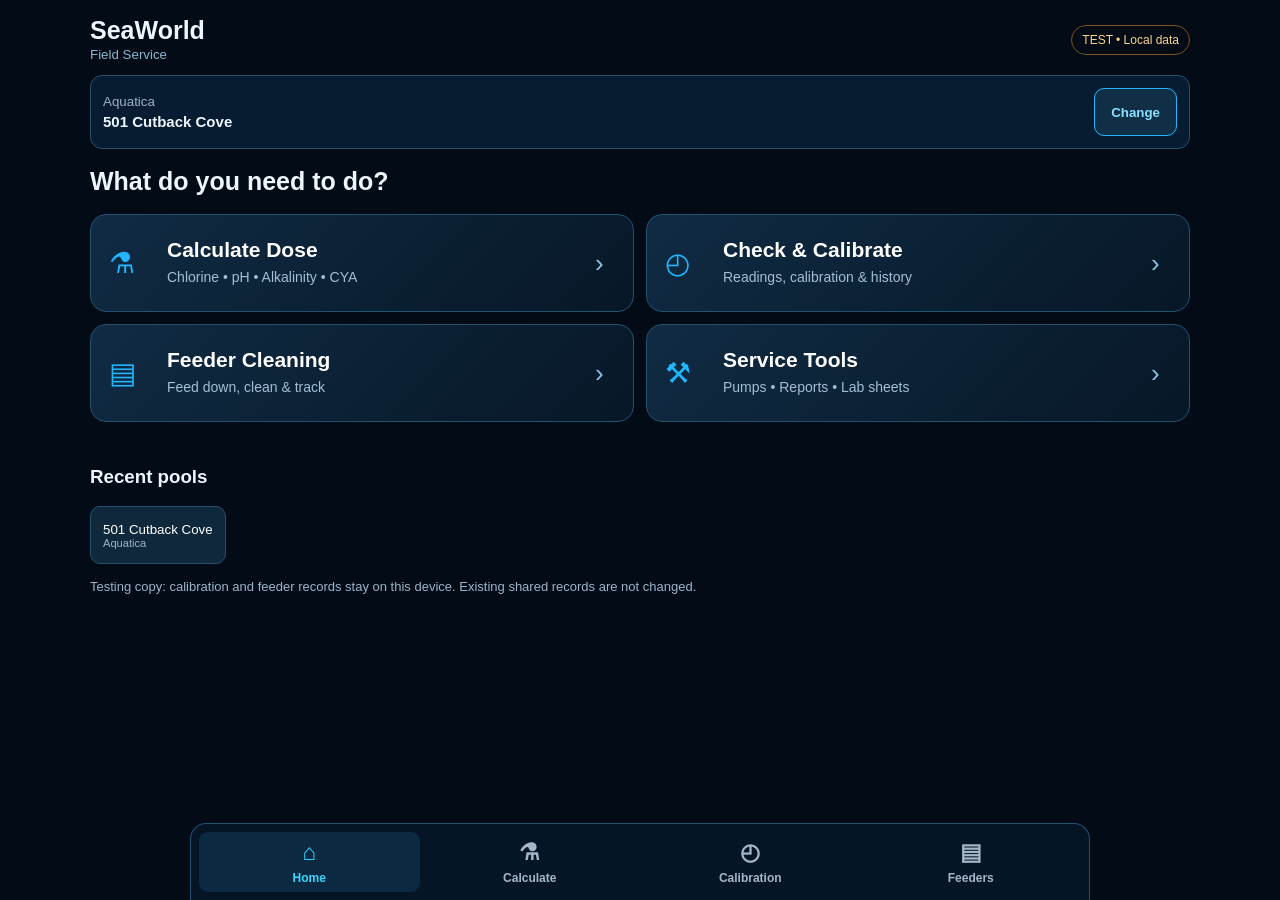
==== index.html @ e9e873b5 "Remove build clutter and isolate test app cache housekeeping" ====
<!DOCTYPE html>

<html lang="en">
<head>
<meta charset="utf-8"/>
<meta content="width=device-width,initial-scale=1,viewport-fit=cover" name="viewport"/>
<meta content="#0b4f8a" name="theme-color"/>
<meta content="yes" name="apple-mobile-web-app-capable"/>
<meta content="default" name="apple-mobile-web-app-status-bar-style"/>
<meta content="SeaWorld Dose" name="apple-mobile-web-app-title"/>
<link href="manifest.webmanifest" rel="manifest"/>
<link href="icon-192.png" rel="apple-touch-icon"/>
<link href="icon-192.png" rel="icon"/>
<title>SeaWorld Field Service TEST</title>
<style>
:root{--navy:#17365d;--blue:#d9eaf7;--green:#e2f0d9;--red:#fce4d6;--ink:#1f2937;--muted:#667085;--border:#cfd8e3;--white:#fff;--light:#f7fafc;--error:#b42318;--errorbg:#fef3f2}
*{box-sizing:border-box}
body{margin:0;font-family:-apple-system,BlinkMacSystemFont,"Segoe UI",Roboto,Arial,sans-serif;background:linear-gradient(180deg,#eef5fb,#f9fbfd);color:var(--ink);min-height:100vh}
.wrap{width:min(980px,calc(100% - 24px));margin:18px auto;padding-bottom:env(safe-area-inset-bottom)}

.hero{
background:
radial-gradient(circle at 12% 28%, rgba(255,255,255,.20) 0 10px, transparent 11px),
radial-gradient(circle at 82% 35%, rgba(255,255,255,.15) 0 8px, transparent 9px),
radial-gradient(circle at 65% 70%, rgba(255,255,255,.12) 0 14px, transparent 15px),
linear-gradient(180deg,#0b4f8a,#17365d);
position:relative;
overflow:hidden;
}
.hero:after{
content:"";
position:absolute;
left:-10%;
right:-10%;
bottom:-18px;
height:60px;
background:
radial-gradient(40px 20px at 20px 20px,#5fb6e5 49%,transparent 51%) repeat-x;
background-size:80px 40px;
opacity:.45;
}
.hero h1:before{
content:"🌊 ";
}

.hero{background:var(--navy);color:#fff;border-radius:18px 18px 0 0;padding:22px}
.hero h1{margin:0 0 6px;font-size:clamp(25px,5vw,38px)}
.hero p{margin:0;opacity:.9}
.tabs{display:none;grid-template-columns:repeat(3,1fr);background:#fff;border-left:1px solid var(--border);border-right:1px solid var(--border)}
.tab{padding:15px;border:0;background:#edf2f7;color:var(--navy);font-weight:800;font-size:16px;cursor:pointer}
.tab.active{background:#fff;box-shadow:inset 0 -4px 0 var(--navy)}
.panel{display:none;background:#fff;border:1px solid var(--border);border-top:0;border-radius:0 0 18px 18px;padding:18px;box-shadow:0 14px 35px rgba(23,54,93,.12)}
.panel.active{display:block}
.grid{display:grid;grid-template-columns:1.05fr .95fr;gap:20px}
@media(max-width:760px){.grid{grid-template-columns:1fr}}
.card{border:1px solid var(--border);border-radius:14px;overflow:hidden;background:#fff}
.card h2{margin:0;padding:14px 16px;font-size:18px;background:var(--blue);color:var(--navy)}
.card-body{padding:16px}
.field{margin-bottom:16px}
label{display:block;font-weight:700;margin-bottom:7px}
select,input{width:100%;min-height:50px;border:1px solid #aeb9c6;border-radius:10px;padding:10px 12px;font-size:17px;background:#fff;color:var(--ink)}
input.invalid{border-color:var(--error);background:var(--errorbg)}
.help{font-size:13px;color:var(--muted);margin-top:6px}
.error{display:none;margin-top:8px;padding:10px 12px;border-radius:9px;background:var(--errorbg);color:var(--error);font-weight:700;font-size:14px}
.error.show{display:block}
.readout{display:flex;justify-content:space-between;gap:12px;padding:12px 0;border-bottom:1px solid #e6ebf0}
.readout:last-child{border-bottom:0}
.readout span:first-child{color:var(--muted)}
.readout strong{text-align:right}
.result{background:var(--green);border:1px solid #b7d7a8;border-radius:14px;padding:18px;text-align:center}
.result.invalid{background:#f2f4f7;border-color:#d0d5dd}
.result small{display:block;color:#365314;font-weight:800;text-transform:uppercase;letter-spacing:.03em}
.result.invalid small,.result.invalid .big,.result.invalid .sub{color:#667085}
.result .big{font-size:clamp(38px,9vw,62px);font-weight:800;color:#214e2f;margin:8px 0}
.result .sub{color:#315f3e}
.tiles{display:grid;grid-template-columns:repeat(2,1fr);gap:10px;margin-top:12px}
.tile{background:var(--light);border:1px solid var(--border);border-radius:12px;padding:13px}
.tile b{display:block;font-size:20px;margin-top:5px}
.note{margin-top:18px;background:var(--red);border:1px solid #efb6a4;border-radius:12px;padding:14px 16px;line-height:1.5}
.formula{margin-top:14px;padding:12px 14px;background:#f8fafc;border-left:4px solid var(--navy);font-family:ui-monospace,SFMono-Regular,Menlo,Consolas,monospace;font-size:14px;overflow:auto}

.alert{margin-top:14px;border-radius:12px;padding:14px 16px;line-height:1.45;font-weight:700;display:none}
.alert.show{display:block}
.alert.caution{background:#fff7e6;border:1px solid #f3c969;color:#7a4b00}
.alert.warning{background:#fef3f2;border:1px solid #fda29b;color:#b42318}
.alert.info{background:#eef6ff;border:1px solid #b2ccff;color:#1849a9}


:root{
  --bg:#0b1220;
  --panel:#111827;
  --panel2:#172033;
  --panel3:#1f2937;
  --line:#2d3748;
  --text:#e5e7eb;
  --muted2:#94a3b8;
  --cyan:#22d3ee;
  --blue2:#3b82f6;
  --green2:#22c55e;
  --amber:#f59e0b;
  --red2:#ef4444;
}
body{background:radial-gradient(circle at top,#15233b 0,#0b1220 42%,#070b12 100%);color:var(--text)}
.wrap{width:min(1180px,calc(100% - 20px));margin:10px auto}
.hero{
  background:linear-gradient(135deg,#0f172a,#172554 58%,#0b4f8a);
  border:1px solid #263756;
  border-radius:16px;
  box-shadow:0 16px 40px rgba(0,0,0,.35);
}
.hero h1{font-size:clamp(23px,4vw,36px)}
.hero p{color:#cbd5e1}
.ops-dashboard{display:block;margin-top:12px}
.ops-dashboard.hidden{display:none}
.top-grid{display:grid;grid-template-columns:1.35fr .65fr;gap:12px}
@media(max-width:820px){.top-grid{grid-template-columns:1fr}}
.kpi-grid{display:grid;grid-template-columns:repeat(3,1fr);gap:12px}
@media(max-width:720px){.kpi-grid{grid-template-columns:1fr}}
.kpi,.ops-panel,.tool-launch{
  background:linear-gradient(180deg,rgba(23,32,51,.98),rgba(15,23,42,.98));
  border:1px solid #2a3a55;
  border-radius:14px;
  box-shadow:0 10px 26px rgba(0,0,0,.28);
}
.kpi{padding:15px}
.kpi-label{font-size:12px;letter-spacing:.08em;text-transform:uppercase;color:var(--muted2);font-weight:800}
.kpi-value{font-size:28px;font-weight:800;margin-top:8px}
.kpi-sub{font-size:13px;color:var(--muted2);margin-top:4px}
.kpi.blue .kpi-value{color:var(--cyan)}
.kpi.green .kpi-value{color:var(--green2)}
.kpi.amber .kpi-value{color:var(--amber)}
.ops-panel{padding:16px}
.panel-title{font-size:13px;letter-spacing:.08em;text-transform:uppercase;color:#cbd5e1;font-weight:800;margin-bottom:12px}
.status-row{display:flex;align-items:center;justify-content:space-between;padding:10px 0;border-bottom:1px solid var(--line)}
.status-row:last-child{border-bottom:0}
.status-left{display:flex;align-items:center;gap:9px}
.dot{width:10px;height:10px;border-radius:50%}
.dot.green{background:var(--green2);box-shadow:0 0 12px rgba(34,197,94,.7)}
.dot.amber{background:var(--amber);box-shadow:0 0 12px rgba(245,158,11,.65)}
.dot.blue{background:var(--cyan);box-shadow:0 0 12px rgba(34,211,238,.65)}
.status-value{font-weight:800}
.launch-grid{display:grid;grid-template-columns:repeat(3,1fr);gap:12px;margin-top:12px}
@media(max-width:720px){.launch-grid{grid-template-columns:1fr}}
.tool-launch{padding:16px;text-align:left;cursor:pointer;color:var(--text)}
.tool-launch:hover{border-color:#4f6b99;transform:translateY(-1px)}
.tool-top{display:flex;align-items:center;justify-content:space-between;gap:12px}
.tool-name{font-size:19px;font-weight:800}
.tool-badge{font-size:11px;padding:5px 8px;border-radius:999px;background:#0f2741;color:#7dd3fc;border:1px solid #24547a}
.tool-launch p{color:var(--muted2);margin:10px 0 0;line-height:1.4}
.mini-chart{height:42px;margin-top:14px;display:flex;align-items:flex-end;gap:5px}
.bar{flex:1;border-radius:3px 3px 0 0;background:linear-gradient(180deg,#22d3ee,#2563eb)}
.bar.g{background:linear-gradient(180deg,#4ade80,#15803d)}
.bar.a{background:linear-gradient(180deg,#fbbf24,#d97706)}
.bar.r{background:linear-gradient(180deg,#fb7185,#b91c1c)}
.calculator-shell{margin-top:12px}
.panel{
  background:linear-gradient(180deg,rgba(17,24,39,.98),rgba(11,18,32,.98));
  border:1px solid #2a3a55;
  color:var(--text);
  box-shadow:0 14px 35px rgba(0,0,0,.34);
}
.card{background:#121a2a;border-color:#2a3a55}
.card h2{background:#18243a;color:#dbeafe;border-bottom:1px solid #2a3a55}
select,input{background:#0f172a;color:var(--text);border-color:#3b4a63}
.readout{border-color:#2a3a55}
.readout span:first-child{color:var(--muted2)}
.result{background:linear-gradient(180deg,#143322,#10261a);border-color:#275c3d}
.result .big{color:#86efac}
.result small,.result .sub{color:#bbf7d0}
.tile{background:#121a2a;border-color:#2a3a55}
.formula{background:#0f172a;border-left-color:var(--cyan);color:#cbd5e1}
.note{background:#2a1b0e;border-color:#6b3f12;color:#fde68a}
.calculator-topbar{display:flex;justify-content:space-between;align-items:center;margin-bottom:12px}
.back-button{border:1px solid #3b4a63;background:#172033;color:#e2e8f0;border-radius:9px;padding:10px 13px;font-weight:800}
.calc-title{font-size:18px;font-weight:800;color:#dbeafe}

.reference-section{margin-top:12px;background:linear-gradient(180deg,rgba(23,32,51,.98),rgba(15,23,42,.98));border:1px solid #2a3a55;border-radius:14px;overflow:hidden;box-shadow:0 10px 26px rgba(0,0,0,.28)}
.reference-header{padding:14px 16px;background:#18243a;border-bottom:1px solid #2a3a55}
.reference-header h3{margin:0;color:#dbeafe;font-size:16px}
.reference-header p{margin:5px 0 0;color:var(--muted2);font-size:12px}
.table-wrap{overflow-x:hidden}
.ref-table{width:100%;border-collapse:collapse;table-layout:fixed}
.ref-table th,.ref-table td{padding:12px 14px;border-bottom:1px solid #243047;text-align:left}
.ref-table th{background:#101827;color:#94a3b8;font-size:11px;letter-spacing:.06em;text-transform:uppercase}
.ref-table td{color:#e2e8f0;font-size:14px;vertical-align:middle}
.ref-table th:first-child,.ref-table td:first-child{width:72%;white-space:normal;overflow-wrap:anywhere}
.ref-table th:last-child,.ref-table td:last-child{width:28%;text-align:right;white-space:nowrap}
.ref-table td:last-child{font-weight:800;color:#7dd3fc}
.dashboard-simple{display:grid;grid-template-columns:repeat(2,1fr);gap:14px;margin-top:12px}
@media(max-width:680px){.dashboard-simple{grid-template-columns:1fr}}
.launch-tile{min-height:150px;border:1px solid #2a3a55;border-radius:16px;padding:18px;text-align:left;color:var(--text);cursor:pointer;background:linear-gradient(180deg,rgba(23,32,51,.98),rgba(15,23,42,.98));box-shadow:0 10px 26px rgba(0,0,0,.28)}
.launch-icon{font-size:36px;margin-bottom:14px}
.launch-title{font-size:22px;font-weight:850;margin-bottom:6px}
.launch-desc{color:var(--muted2);line-height:1.4}

.footer{color:#64748b}

.footer{text-align:center;color:var(--muted);font-size:13px;margin-top:14px}

:root{
 --page:#020b18;--surface:#071427;--surface2:#0b1c34;--line:#17365c;
 --text:#f4f8ff;--muted:#aab9cc;--cyan:#38d7ff;--green:#52ef6e;
 --amber:#ffb51c;--red:#ff4654;--blue:#22b6ff;
}
html{background:var(--page)}
body{
 margin:0;color:var(--text);
 background:
 radial-gradient(circle at 50% -8%,#102f58 0,#061426 29%,#020b18 62%,#010711 100%);
}
.wrap{width:min(1120px,calc(100% - 18px));margin:10px auto 24px}

/* Reference-inspired hero */
.hero{
 min-height:236px;border-radius:28px;overflow:hidden;position:relative;padding:28px 30px;
 border:1px solid rgba(39,131,231,.78);
 background:
 linear-gradient(90deg,rgba(0,25,70,.98) 0%,rgba(4,57,124,.90) 48%,rgba(0,23,59,.68) 100%),
 radial-gradient(circle at 90% 20%,rgba(42,190,255,.25),transparent 32%);
 box-shadow:0 22px 52px rgba(0,0,0,.45),inset 0 1px rgba(255,255,255,.08);
}
.hero-wave{
 position:absolute;right:-4%;top:-12%;width:64%;height:126%;opacity:.96;pointer-events:none;
}
.hero-inner{position:relative;z-index:2;display:grid;grid-template-columns:1fr auto;gap:24px;align-items:center;height:100%}
.hero-brand{display:flex;gap:22px;align-items:center;min-width:0}
.hero-logo{width:120px;height:120px;flex:0 0 auto}
.hero-copy h1{margin:0;font-size:clamp(34px,6vw,58px);line-height:.95;letter-spacing:.015em;text-transform:uppercase}
.hero-copy .subtitle{margin-top:9px;color:#45d7ff;font-size:clamp(17px,3vw,27px);font-weight:850;letter-spacing:.055em;text-transform:uppercase}
.hero-copy p{margin:20px 0 0;font-size:clamp(15px,2.2vw,20px);line-height:1.4;color:#e7effb;max-width:580px}
.hero-meta{align-self:end;display:grid;gap:13px;min-width:265px;padding-bottom:8px}
.meta-line{display:flex;align-items:center;justify-content:flex-end;gap:10px;font-size:16px;color:#f2f6fb}
.online-dot{width:13px;height:13px;border-radius:50%;background:#39dc4c;box-shadow:0 0 18px rgba(57,220,76,.85)}
@media(max-width:760px){
 .hero{min-height:250px;padding:22px 20px}
 .hero-inner{display:block}
 .hero-brand{gap:14px}
 .hero-logo{width:82px;height:82px}
 .hero-copy h1{font-size:clamp(27px,9vw,42px)}
 .hero-copy .subtitle{font-size:clamp(13px,4vw,20px)}
 .hero-copy p{margin-top:14px;font-size:15px;max-width:78%}
 .hero-meta{position:absolute;right:16px;bottom:14px;min-width:auto;gap:7px}
 .meta-line{font-size:12px}
 .hero-wave{width:76%;right:-20%;opacity:.72}
}

/* 2 x 2 premium calculator cards */
.ops-dashboard{margin-top:22px}
.dashboard-simple{display:grid!important;grid-template-columns:repeat(2,minmax(0,1fr))!important;gap:22px!important}
.launch-tile{
 min-height:340px!important;padding:24px!important;border-radius:26px!important;
 position:relative;overflow:hidden;text-align:center!important;
 display:flex;flex-direction:column;align-items:center;justify-content:center;
 border:1px solid currentColor!important;
 box-shadow:0 18px 36px rgba(0,0,0,.40),inset 0 1px rgba(255,255,255,.08)!important;
 background:#071427!important;
}
.launch-tile::before{
 content:"";position:absolute;inset:0;opacity:.72;pointer-events:none;
 background:
 radial-gradient(ellipse at 50% 0%,rgba(255,255,255,.12),transparent 38%),
 repeating-radial-gradient(ellipse at 50% -20%,transparent 0 31px,rgba(255,255,255,.04) 32px 33px);
}
.launch-tile::after{
 content:"›";position:absolute;right:22px;bottom:20px;font-size:54px;line-height:1;color:currentColor;
}
.launch-tile:nth-child(1){color:var(--green);background:linear-gradient(150deg,#084c27,#021b18 75%)!important}
.launch-tile:nth-child(2){color:var(--blue);background:linear-gradient(150deg,#07558b,#03182f 75%)!important}
.launch-tile:nth-child(3){color:var(--amber);background:linear-gradient(150deg,#6b4509,#201304 75%)!important}
.launch-tile:nth-child(4){color:var(--red);background:linear-gradient(150deg,#651523,#21050d 75%)!important}
.launch-art{position:relative;z-index:2;width:min(50%,180px);aspect-ratio:1;margin-bottom:14px}
.launch-title{position:relative;z-index:2;font-size:clamp(22px,4vw,38px)!important;font-weight:900!important;color:currentColor!important;margin:0 0 8px!important}
.launch-desc{position:relative;z-index:2;color:#f5f8fd!important;font-size:clamp(14px,2.2vw,20px);max-width:90%;line-height:1.35}
@media(max-width:620px){
 .dashboard-simple{gap:12px!important}
 .launch-tile{min-height:230px!important;padding:15px 10px!important;border-radius:19px!important}
 .launch-art{width:52%;margin-bottom:6px}
 .launch-title{font-size:clamp(17px,5vw,24px)!important}
 .launch-desc{font-size:12px;max-width:96%}
 .launch-tile::after{font-size:38px;right:11px;bottom:8px}
}

/* Calculator theme */
.panel.calculator-shell{
 margin-top:18px;border-radius:24px!important;border:1px solid #163b69!important;
 background:linear-gradient(180deg,#07172c,#030c1b)!important;padding:18px!important;
 box-shadow:0 20px 42px rgba(0,0,0,.42)!important;
}
.calculator-topbar{
 margin:-18px -18px 16px!important;padding:14px 16px!important;border-radius:23px 23px 0 0;
 background:linear-gradient(90deg,#07356c,#08689b,#062247)!important;border-bottom:1px solid rgba(78,191,255,.3)!important;
}
.back-button{background:#031329!important;border:1px solid #2a78ab!important;color:#e9f8ff!important}
.calc-title{color:#69dfff!important;text-transform:uppercase;letter-spacing:.04em}
.calc-visual{
 margin-bottom:16px;border-radius:20px;min-height:180px;padding:20px;
 display:grid;grid-template-columns:170px 1fr;align-items:center;gap:22px;overflow:hidden;position:relative;
 border:1px solid currentColor;background:#061426;
}
.calc-visual::after{
 content:"";position:absolute;inset:0;pointer-events:none;opacity:.35;
 background:repeating-radial-gradient(ellipse at 70% 0%,transparent 0 30px,rgba(255,255,255,.06) 31px 32px);
}
.calc-visual-icon{position:relative;z-index:2;width:150px;height:150px}
.calc-visual-copy{position:relative;z-index:2}
.calc-visual h2{margin:0 0 8px;font-size:clamp(24px,4vw,38px);color:currentColor}
.calc-visual p{margin:0;color:#e5edf8;line-height:1.45;font-size:16px}
.calc-visual.soda{color:var(--green);background:linear-gradient(120deg,#094224,#031c1b)}
.calc-visual.fc{color:var(--blue);background:linear-gradient(120deg,#064d80,#031a34)}
.calc-visual.cya{color:var(--amber);background:linear-gradient(120deg,#624006,#251506)}
.calc-visual.dechlor{color:var(--red);background:linear-gradient(120deg,#5e1420,#23060d)}
@media(max-width:600px){
 .calc-visual{grid-template-columns:105px 1fr;min-height:130px;padding:13px;gap:12px}
 .calc-visual-icon{width:100px;height:100px}
 .calc-visual p{font-size:13px}
}
.card{background:linear-gradient(180deg,#0c1c34,#061123)!important;border:1px solid #1b406d!important}
.card h2{background:linear-gradient(90deg,#0f3765,#092647)!important;color:#eaf8ff!important}
select,input{background:#061226!important;border-color:#29527d!important;color:#fff!important}
.readout{border-color:#193653!important}.readout span:first-child{color:#a9bad0!important}
.tile{background:#09192d!important;border-color:#214464!important}
.reference-section{background:linear-gradient(180deg,#0c1c34,#061123)!important;border-color:#1b406d!important}
.reference-header{background:linear-gradient(90deg,#0f3765,#092647)!important}
.formula{background:#051020!important}
.footer{color:#7190af!important}


/* ===== Six Calculator Header Test operational refinement ===== */
.hero{min-height:220px}
.hero-layout{
  position:relative;z-index:2;display:grid;
  grid-template-columns:minmax(0,1fr) 260px;
  grid-template-areas:"brand status" "description status";
  column-gap:28px;align-items:center;height:100%;
}
.hero-brand-block{grid-area:brand;display:flex;align-items:center;gap:18px;min-width:0}
.hero-title-block h1{margin:0;font-size:clamp(33px,5vw,56px);line-height:.95;text-transform:uppercase;letter-spacing:.025em}
.hero-subtitle{margin-top:8px;color:#4bdcff;font-size:clamp(16px,2.7vw,25px);font-weight:850;letter-spacing:.055em;text-transform:uppercase}
.hero-description{grid-area:description;margin:16px 0 0 138px;max-width:550px;color:#e7effb;font-size:17px;line-height:1.42}
.hero-status-block{
  grid-area:status;align-self:stretch;display:flex;flex-direction:column;justify-content:center;
  gap:12px;padding:18px;border-left:1px solid rgba(132,211,255,.22);
  background:linear-gradient(90deg,rgba(2,18,43,.08),rgba(2,18,43,.42));border-radius:0 20px 20px 0
}
.status-label{font-size:11px;letter-spacing:.14em;color:#89cfff;font-weight:850}
.status-online,.status-date,.status-time{display:flex;align-items:center;gap:9px;color:#f5f8fd}
.status-online{font-size:17px}.status-date,.status-time{font-size:14px;color:#d4dfed}
@media(max-width:720px){
  .hero{min-height:300px}
  .hero-layout{display:grid;grid-template-columns:1fr;grid-template-areas:"brand" "description" "status";gap:10px}
  .hero-logo{width:76px;height:76px}
  .hero-title-block h1{font-size:clamp(27px,9vw,40px)}
  .hero-subtitle{font-size:clamp(13px,4.4vw,18px)}
  .hero-description{margin:3px 0 0;max-width:72%;font-size:14px}
  .hero-status-block{
    margin-top:4px;padding:10px 12px;border-left:0;border-top:1px solid rgba(132,211,255,.22);
    border-radius:12px;display:grid;grid-template-columns:1.2fr 1fr 1fr;gap:7px;background:rgba(1,17,39,.56)
  }
  .status-label{display:none}
  .status-online,.status-date,.status-time{font-size:11px;justify-content:center;white-space:nowrap}
}

/* Dashboard action hierarchy */
.launch-action{position:relative;z-index:2;font-size:14px;font-weight:800;color:#fff;text-transform:uppercase;letter-spacing:.07em;margin-bottom:5px}
.launch-desc{font-size:14px!important;color:rgba(255,255,255,.80)!important}
@media(max-width:620px){
  .launch-action{font-size:10px}
  .launch-desc{font-size:11px!important}
}

/* Calculator breadcrumb */
.calculator-breadcrumb{
  display:flex;align-items:center;gap:10px;margin-bottom:12px;padding:10px 12px;
  border:1px solid rgba(96,177,232,.24);border-radius:12px;background:rgba(3,17,36,.74);
  color:#a7dfff;font-size:14px
}
.breadcrumb-separator{color:#55789c}.calculator-breadcrumb strong{color:#eef9ff}

/* Operational calculator hero: 60% text / 40% art */
.calc-visual{
  grid-template-columns:minmax(0,1.4fr) minmax(150px,.75fr)!important;
  min-height:230px!important;padding:24px 28px!important;gap:22px!important
}
.calc-visual-copy{text-align:left}
.calc-kicker{font-size:12px;font-weight:850;letter-spacing:.14em;color:currentColor;opacity:.88}
.calc-visual h2{font-size:clamp(30px,5vw,48px)!important;margin:7px 0 10px!important}
.calc-visual p{font-size:17px!important;max-width:560px}
.calc-visual-icon{width:190px!important;height:190px!important;justify-self:end}
@media(max-width:600px){
  .calc-visual{grid-template-columns:minmax(0,1fr) 125px!important;min-height:170px!important;padding:17px!important}
  .calc-visual h2{font-size:clamp(23px,7vw,34px)!important}
  .calc-visual p{font-size:13px!important}
  .calc-visual-icon{width:125px!important;height:125px!important}
}

/* Per-calculator page tint */
#sodaPanel{--accent:#52ef6e;background:radial-gradient(circle at 80% 0,rgba(41,180,88,.12),transparent 30%),linear-gradient(180deg,#061b19,#030c15)!important}
#fcPanel{--accent:#27bfff;background:radial-gradient(circle at 80% 0,rgba(24,153,230,.14),transparent 30%),linear-gradient(180deg,#061a2c,#030c18)!important}
#cyaPanel{--accent:#ffb51c;background:radial-gradient(circle at 80% 0,rgba(230,156,19,.13),transparent 30%),linear-gradient(180deg,#211707,#080d14)!important}
#dechlorPanel{--accent:#ff4654;background:radial-gradient(circle at 80% 0,rgba(222,43,63,.13),transparent 30%),linear-gradient(180deg,#20080e,#080b13)!important}

/* Inputs: clear SCADA-like grouping */
.input-section-label{
  margin:14px 0 7px;padding-top:12px;border-top:1px solid #1d3b5a;
  color:var(--accent,#6bdcff);font-size:10px;font-weight:900;letter-spacing:.15em
}
.input-section-label:first-child{margin-top:0;padding-top:0;border-top:0}
.field{padding:10px 11px;border:1px solid #1d3b5a;border-radius:12px;background:rgba(4,15,31,.44)}
.field label{font-size:12px;text-transform:uppercase;letter-spacing:.06em;color:#bcd0e5}
.field input,.field select{font-weight:700}

/* Readouts become compact metric cards */
.metric-grid{display:grid;grid-template-columns:repeat(2,minmax(0,1fr));gap:10px;margin-top:14px}
.metric-grid .readout{
  display:block;padding:12px;border:1px solid #224766;border-radius:12px;
  background:linear-gradient(180deg,rgba(14,36,63,.86),rgba(5,18,35,.90))
}
.metric-grid .readout span{display:block;font-size:11px;text-transform:uppercase;letter-spacing:.06em;color:#8fa9c2!important}
.metric-grid .readout strong{display:block;margin-top:6px;text-align:left;font-size:18px;color:#f4f8ff}

/* Results: primary result plus four equally prominent metric cards */
.result{padding:22px!important;border-width:1px!important}
.result .big{font-size:clamp(42px,8vw,68px)!important}
.tiles{grid-template-columns:repeat(2,minmax(0,1fr))!important;gap:10px!important}
.tile{min-height:92px;display:flex;flex-direction:column;justify-content:center;padding:14px!important}
.tile span{font-size:11px!important;text-transform:uppercase;letter-spacing:.055em}
.tile b{font-size:21px!important}

/* Quick-reference intensity cues */
.ref-table tr.level-low td:last-child{color:#72f394!important}
.ref-table tr.level-medium td:last-child{color:#f7dc63!important}
.ref-table tr.level-high td:last-child{color:#ff9e45!important}
.ref-table tr.level-critical td:last-child{color:#ff6874!important}
.ref-table tr.level-low{background:linear-gradient(90deg,transparent,rgba(61,203,105,.035))}
.ref-table tr.level-medium{background:linear-gradient(90deg,transparent,rgba(247,196,44,.045))}
.ref-table tr.level-high{background:linear-gradient(90deg,transparent,rgba(247,125,44,.052))}
.ref-table tr.level-critical{background:linear-gradient(90deg,transparent,rgba(236,57,74,.060))}


.header-clean{min-height:230px}.clean-header-layout{position:relative;z-index:2;display:grid;grid-template-columns:1fr 270px;gap:28px;align-items:center;height:100%}.eyebrow{font-size:11px;letter-spacing:.18em;color:#7bdfff;font-weight:900;margin-bottom:8px}.clean-brand h1{margin:0;font-size:clamp(40px,7vw,68px);line-height:.9;text-transform:uppercase}.product-title{margin-top:10px;font-size:clamp(18px,3vw,29px);font-weight:850;color:#4bdcff;text-transform:uppercase;letter-spacing:.06em}.clean-brand p{max-width:560px;color:#dfeaf6;font-size:17px;line-height:1.45}.clean-status{padding:18px;border:1px solid rgba(116,207,255,.25);border-radius:17px;background:rgba(2,18,43,.68)}.status-head{font-size:10px;letter-spacing:.16em;color:#77d8ff;font-weight:900;margin-bottom:12px}.online-row{display:flex;align-items:center;gap:9px;padding-bottom:12px;border-bottom:1px solid rgba(126,191,229,.16)}.status-row2{display:flex;justify-content:space-between;padding-top:10px;color:#a9bed2;font-size:13px}.status-row2 strong{color:#fff}@media(max-width:720px){.header-clean{min-height:295px}.clean-header-layout{grid-template-columns:1fr;gap:12px}.clean-brand h1{font-size:clamp(36px,12vw,52px)}.clean-brand p{font-size:14px;max-width:80%}.clean-status{display:grid;grid-template-columns:1.2fr 1fr 1fr;padding:10px;gap:8px}.status-head,.status-row2:last-child{display:none}.online-row{border:0;padding:0;font-size:11px}.status-row2{display:block;padding:0;text-align:center;font-size:10px}.status-row2 span,.status-row2 strong{display:block}}.dashboard-simple{grid-template-columns:repeat(2,minmax(0,1fr))!important}.tile-cal{color:#66dcff!important;background:linear-gradient(150deg,#07547c,#031b2e 75%)!important}.tile-alk{color:#f3d65d!important;background:linear-gradient(150deg,#695514,#241b05 75%)!important}.simple-icon{font-size:72px}.hero-icon{font-size:100px}.extra-panel{display:none}.extra-panel.active{display:block}.calc-visual.calhypo{color:#66dcff;background:linear-gradient(120deg,#07547c,#031b2e)}.calc-visual.alkalinity{color:#f3d65d;background:linear-gradient(120deg,#695514,#241b05)}#calhypoPanel{--accent:#66dcff}#alkPanel{--accent:#f3d65d}.cal-ref{table-layout:auto}.cal-ref th:first-child,.cal-ref td:first-child{width:54%}.cal-ref th:not(:first-child),.cal-ref td:not(:first-child){text-align:right;white-space:nowrap}@media(max-width:620px){.cal-ref th,.cal-ref td{padding:9px 5px;font-size:11px}.simple-icon{font-size:50px}.hero-icon{font-size:72px}}

/* ===== Dashboard grid correction and theme switcher ===== */
.dashboard-simple{
  display:grid !important;
  grid-template-columns:repeat(2,minmax(0,1fr)) !important;
  grid-auto-flow:row !important;
  gap:14px !important;
  align-items:stretch !important;
}
.dashboard-simple > .launch-tile{
  width:100% !important;
  min-width:0 !important;
  grid-column:auto !important;
  grid-row:auto !important;
  min-height:260px !important;
}
@media(max-width:620px){
  .dashboard-simple{
    grid-template-columns:repeat(2,minmax(0,1fr)) !important;
    gap:10px !important;
  }
  .dashboard-simple > .launch-tile{
    min-height:225px !important;
    padding:14px 8px !important;
  }
  .launch-title{font-size:clamp(16px,4.8vw,22px)!important}
  .launch-action{font-size:9px!important}
  .launch-desc{font-size:10px!important}
  .launch-art{width:56%!important}
}

/* Theme controls */
.theme-panel{
  margin:18px 0 0;
  padding:15px;
  border:1px solid #1c3f68;
  border-radius:16px;
  background:linear-gradient(180deg,#0b1b32,#061123);
  box-shadow:0 12px 25px rgba(0,0,0,.28);
}
.theme-panel-title{
  margin-bottom:11px;
  font-size:11px;
  font-weight:900;
  letter-spacing:.12em;
  text-transform:uppercase;
  color:#92b8d8;
}
.theme-options{
  display:grid;
  grid-template-columns:1fr 1fr;
  gap:9px;
}
.theme-option{
  position:relative;
}
.theme-option input{
  position:absolute;
  opacity:0;
  pointer-events:none;
}
.theme-option label{
  display:flex;
  align-items:center;
  justify-content:center;
  gap:9px;
  min-height:46px;
  margin:0;
  border:1px solid #294e72;
  border-radius:12px;
  background:#07162a;
  color:#dcecff;
  font-weight:800;
  cursor:pointer;
  transition:.15s ease;
}
.theme-option input:checked + label{
  border-color:#4bdcff;
  box-shadow:0 0 0 2px rgba(75,220,255,.16);
  background:#0b3152;
  color:#fff;
}
.theme-note{
  margin-top:9px;
  font-size:11px;
  color:#7e9bb7;
  text-align:center;
}

/* Complete light mode */
body.light-mode{
  --page:#edf4f9;
  --surface:#ffffff;
  --surface2:#f3f8fc;
  --line:#c7d8e7;
  --text:#10233a;
  --muted:#5f7489;
  background:
    radial-gradient(circle at 50% -8%,#d8ecf8 0,#edf5fa 35%,#f7fafc 75%,#ffffff 100%) !important;
  color:#10233a !important;
}
body.light-mode .wrap{color:#10233a}
body.light-mode .hero{
  background:
    linear-gradient(90deg,rgba(219,239,251,.98),rgba(191,226,247,.96) 55%,rgba(232,246,253,.90)),
    radial-gradient(circle at 88% 18%,rgba(50,163,218,.22),transparent 32%) !important;
  border-color:#75b9df !important;
  box-shadow:0 16px 34px rgba(50,92,128,.18),inset 0 1px rgba(255,255,255,.8) !important;
}
body.light-mode .header-brand-copy h1{color:#083a69}
body.light-mode .header-product-name{color:#087bac}
body.light-mode .header-eyebrow{color:#247ea9}
body.light-mode .header-brand-copy p{color:#395b73}
body.light-mode .header-command-status{
  background:rgba(255,255,255,.72) !important;
  border-color:#9bcce6 !important;
  box-shadow:0 8px 20px rgba(51,95,128,.12) !important;
}
body.light-mode .header-status-title{color:#247ea9}
body.light-mode .header-online,
body.light-mode .header-status-row strong{color:#17354f}
body.light-mode .header-status-row{color:#5f7588}

body.light-mode .launch-tile{
  box-shadow:0 12px 25px rgba(55,85,110,.16),inset 0 1px rgba(255,255,255,.74) !important;
}
body.light-mode .launch-tile:nth-child(1){
  background:linear-gradient(150deg,#dff6e4,#bde8c8 72%) !important;
  color:#16833d !important;
  border-color:#5aba75 !important;
}
body.light-mode .launch-tile:nth-child(2){
  background:linear-gradient(150deg,#ddf2ff,#b7dff6 72%) !important;
  color:#087ebd !important;
  border-color:#58abd8 !important;
}
body.light-mode .launch-tile:nth-child(3){
  background:linear-gradient(150deg,#fff4cf,#f5dfa0 72%) !important;
  color:#a46a00 !important;
  border-color:#dcad36 !important;
}
body.light-mode .launch-tile:nth-child(4){
  background:linear-gradient(150deg,#ffe3e6,#f3bec5 72%) !important;
  color:#b82638 !important;
  border-color:#dd6f7c !important;
}
body.light-mode .calhypo-tile{
  background:linear-gradient(150deg,#dcf4fb,#b9e2ef 72%) !important;
  color:#167ca2 !important;
  border-color:#57abc9 !important;
}
body.light-mode .alkalinity-tile{
  background:linear-gradient(150deg,#fff4cf,#ead99a 72%) !important;
  color:#8b6a0a !important;
  border-color:#c8a838 !important;
}
body.light-mode .launch-action{color:#263b4d !important}
body.light-mode .launch-desc{color:#415b70 !important}
body.light-mode .launch-tile::before{opacity:.18}
body.light-mode .launch-art{
  filter:drop-shadow(0 7px 10px rgba(52,79,99,.20));
}

body.light-mode .panel.calculator-shell,
body.light-mode .new-calculator{
  background:linear-gradient(180deg,#f8fbfd,#edf4f8) !important;
  border-color:#a9c7dc !important;
  box-shadow:0 16px 34px rgba(55,87,111,.15) !important;
}
body.light-mode .calculator-breadcrumb{
  background:#e9f4fa !important;
  border-color:#acd0e5 !important;
  color:#2a688b !important;
}
body.light-mode .calculator-breadcrumb strong{color:#143d57}
body.light-mode .back-button{
  background:#ffffff !important;
  border-color:#91bfd7 !important;
  color:#164d70 !important;
}
body.light-mode .card{
  background:linear-gradient(180deg,#ffffff,#f3f8fb) !important;
  border-color:#bad0df !important;
  color:#173148 !important;
}
body.light-mode .card h2,
body.light-mode .reference-header{
  background:linear-gradient(90deg,#dceef8,#cce4f2) !important;
  color:#153f5b !important;
}
body.light-mode .field{
  background:#f7fbfd !important;
  border-color:#bfd5e3 !important;
}
body.light-mode .field label{color:#425f73 !important}
body.light-mode select,
body.light-mode input{
  background:#ffffff !important;
  color:#142c40 !important;
  border-color:#abc6d8 !important;
}
body.light-mode .metric-grid .readout,
body.light-mode .tile{
  background:linear-gradient(180deg,#ffffff,#eef5f9) !important;
  border-color:#bfd2df !important;
}
body.light-mode .metric-grid .readout span,
body.light-mode .tile span{color:#60798d !important}
body.light-mode .metric-grid .readout strong,
body.light-mode .tile b{color:#173148 !important}
body.light-mode .result{
  box-shadow:0 10px 22px rgba(57,92,118,.14) !important;
}
body.light-mode .recommend-card,
body.light-mode .formula-card,
body.light-mode .reference-section{
  background:linear-gradient(180deg,#ffffff,#f1f7fa) !important;
  border-color:#bfd3e1 !important;
  color:#233f55 !important;
}
body.light-mode .recommend-card h3,
body.light-mode .formula-card h3,
body.light-mode .reference-header h3{color:#194b6a !important}
body.light-mode .recommend-card li,
body.light-mode .formula-card,
body.light-mode .reference-header p{color:#526d80 !important}
body.light-mode .ref-table th{
  background:#e5f0f6 !important;
  color:#496478 !important;
}
body.light-mode .ref-table td{
  color:#203b50 !important;
  border-color:#d6e3ec !important;
}
body.light-mode .theme-panel{
  background:linear-gradient(180deg,#ffffff,#edf5f9);
  border-color:#bad0df;
  box-shadow:0 12px 25px rgba(55,87,111,.13);
}
body.light-mode .theme-panel-title{color:#48687f}
body.light-mode .theme-option label{
  background:#f6fafc;
  border-color:#b8d0df;
  color:#27465d;
}
body.light-mode .theme-option input:checked + label{
  background:#dceff8;
  border-color:#5aa9cf;
  color:#153e58;
  box-shadow:0 0 0 2px rgba(55,147,190,.12);
}
body.light-mode .theme-note{color:#6f8799}
body.light-mode .footer{color:#71889a !important}


/* ===== v7 dashboard and utilities ===== */
.primary-calculator-grid{
  display:grid !important;
  grid-template-columns:repeat(2,minmax(0,1fr)) !important;
  grid-template-rows:repeat(3,minmax(0,1fr)) !important;
  grid-auto-flow:row !important;
  gap:12px !important;
}
.primary-calculator-grid > .launch-tile{
  grid-column:auto !important;
  grid-row:auto !important;
  width:100% !important;
  min-width:0 !important;
  min-height:0 !important;
  height:clamp(250px,38vw,390px) !important;
  margin:0 !important;
}
.primary-calculator-grid .launch-art{
  width:min(58%,190px) !important;
  margin:0 auto 10px !important;
}
@media(max-width:620px){
  .primary-calculator-grid{gap:9px !important}
  .primary-calculator-grid > .launch-tile{
    height:clamp(218px,58vw,300px) !important;
    padding:12px 8px !important;
  }
  .primary-calculator-grid .launch-art{width:min(54%,120px) !important}
  .primary-calculator-grid .launch-title{font-size:clamp(15px,4.8vw,21px) !important;line-height:1.08}
  .primary-calculator-grid .launch-action{font-size:8.5px !important}
  .primary-calculator-grid .launch-desc{font-size:10px !important}
}

.utilities-launcher{
  width:100%;margin-top:12px;padding:16px 18px;display:grid;
  grid-template-columns:54px minmax(0,1fr) 24px;align-items:center;gap:14px;
  text-align:left;border:1px solid #566de8;border-radius:18px;
  background:linear-gradient(115deg,#172b68,#16204a 52%,#281c58);
  color:#fff;box-shadow:0 14px 28px rgba(0,0,0,.28);cursor:pointer
}
.utilities-launcher-icon{
  width:54px;height:54px;display:grid;place-items:center;border-radius:16px;
  background:rgba(255,255,255,.10);border:1px solid rgba(255,255,255,.22);
  font-size:34px;color:#91dfff
}
.utilities-launcher-copy{display:flex;flex-direction:column;gap:4px}
.utilities-kicker{font-size:9px;letter-spacing:.14em;font-weight:900;color:#91dfff}
.utilities-launcher-copy strong{font-size:17px}
.utilities-launcher-copy small{font-size:12px;color:#c7d1ee}
.utilities-arrow{font-size:34px;color:#91dfff}

.theme-options-three{grid-template-columns:repeat(3,1fr) !important}
@media(max-width:520px){
  .theme-options-three label{font-size:12px;padding:0 4px}
}

.utilities-panel{display:none}
.utilities-panel.active{display:block}
.utilities-hero{
  min-height:190px;padding:28px;display:grid;grid-template-columns:1fr 130px;
  align-items:center;gap:20px;border:1px solid #5c6fe6;border-radius:18px;
  background:
    radial-gradient(circle at 80% 20%,rgba(118,220,255,.23),transparent 28%),
    linear-gradient(120deg,#172b68,#141e46 58%,#261b56);
  color:#fff
}
.utilities-hero h2{font-size:clamp(30px,5vw,48px);margin:7px 0 9px}
.utilities-hero p{margin:0;color:#d2d9f1}
.utilities-hero-mark{
  width:120px;height:120px;display:grid;place-items:center;border-radius:28px;
  border:1px solid rgba(255,255,255,.25);background:rgba(255,255,255,.08);
  font-size:76px;color:#90ddff
}
.utility-tabs{
  display:grid;grid-template-columns:repeat(3,1fr);gap:8px;margin:14px 0;
  padding:7px;border:1px solid #243f65;border-radius:15px;background:#07162a
}
.utility-tab{
  min-height:44px;border:1px solid transparent;border-radius:10px;
  background:transparent;color:#91aac2;font-weight:850;cursor:pointer
}
.utility-tab.active{background:#153b64;border-color:#48b8e7;color:#fff}
.utility-workspace{display:none}
.utility-workspace.active{display:block}
.utility-result .big{font-variant-numeric:tabular-nums}
@media(max-width:620px){
  .utilities-hero{grid-template-columns:1fr 82px;min-height:160px;padding:19px}
  .utilities-hero-mark{width:78px;height:78px;font-size:48px;border-radius:21px}
  .utility-tabs{gap:5px}
  .utility-tab{font-size:11px}
}

/* Light utilities theme */
body.light-mode .utilities-launcher{
  background:linear-gradient(115deg,#e6ecff,#d7e5fb 52%,#eee6ff);
  border-color:#8b9dde;color:#243552;box-shadow:0 12px 25px rgba(55,87,111,.14)
}
body.light-mode .utilities-launcher-icon{
  background:#fff;border-color:#aebce8;color:#247ca6
}
body.light-mode .utilities-kicker,
body.light-mode .utilities-arrow{color:#3b73a8}
body.light-mode .utilities-launcher-copy small{color:#60728d}
body.light-mode .utilities-hero{
  background:
    radial-gradient(circle at 80% 20%,rgba(97,190,229,.18),transparent 28%),
    linear-gradient(120deg,#e8efff,#dce9f8 58%,#ece6fb);
  border-color:#a9b8e7;color:#1d3351
}
body.light-mode .utilities-hero p{color:#526981}
body.light-mode .utilities-hero-mark{
  background:#fff;border-color:#afbee4;color:#287fa7
}
body.light-mode .utility-tabs{
  background:#e8f1f7;border-color:#b9cedd
}
body.light-mode .utility-tab{color:#5f7587}
body.light-mode .utility-tab.active{
  background:#fff;border-color:#61a9cf;color:#174b6b
}


/* ===== v8 interaction reliability fixes ===== */
.utility-tab,
.theme-option label{
  touch-action:manipulation;
  -webkit-tap-highlight-color:transparent;
  user-select:none;
}
.utility-tab{
  position:relative;
  z-index:3;
  pointer-events:auto !important;
}
.utility-workspace{
  pointer-events:none;
}
.utility-workspace.active{
  pointer-events:auto;
}
.theme-option{
  position:relative;
  z-index:3;
  pointer-events:auto !important;
}
.theme-option label{
  pointer-events:auto !important;
}
.footer{
  padding-bottom:max(26px,env(safe-area-inset-bottom));
}


/* ===== v9 fixes ===== */
.theme-options-two{
  grid-template-columns:repeat(2,minmax(0,1fr)) !important;
}

/* Explicit light-mode styling for the final two calculator tiles. */
body.light-mode .primary-calculator-grid > .calhypo-tile,
html.light-mode body .primary-calculator-grid > .calhypo-tile{
  background:
    radial-gradient(circle at 50% 22%,rgba(86,199,235,.24),transparent 29%),
    linear-gradient(150deg,#ddf6fc 0%,#c7eaf4 56%,#b1dce9 100%) !important;
  border-color:#52aeca !important;
  color:#11799d !important;
  box-shadow:0 12px 25px rgba(55,87,111,.15),inset 0 1px rgba(255,255,255,.88) !important;
}
body.light-mode .primary-calculator-grid > .alkalinity-tile,
html.light-mode body .primary-calculator-grid > .alkalinity-tile{
  background:
    radial-gradient(circle at 50% 22%,rgba(244,214,98,.25),transparent 29%),
    linear-gradient(150deg,#fff5ce 0%,#f2e2a6 57%,#e3cf7b 100%) !important;
  border-color:#c7a83a !important;
  color:#806107 !important;
  box-shadow:0 12px 25px rgba(55,87,111,.15),inset 0 1px rgba(255,255,255,.88) !important;
}
body.light-mode .calhypo-tile .launch-title,
body.light-mode .calhypo-tile .launch-action,
body.light-mode .calhypo-tile .launch-desc{
  color:#176d89 !important;
  opacity:1 !important;
}
body.light-mode .alkalinity-tile .launch-title,
body.light-mode .alkalinity-tile .launch-action,
body.light-mode .alkalinity-tile .launch-desc{
  color:#725605 !important;
  opacity:1 !important;
}
body.light-mode .calhypo-tile::before,
body.light-mode .alkalinity-tile::before{
  opacity:.10 !important;
}


/* v15.2 dark-only build */
html{color-scheme:dark}
body{background:#020b16!important;color:#eef6ff!important}
.footer{padding-bottom:max(28px,env(safe-area-inset-bottom))}
.utility-workspace[hidden]{display:none!important}


/* ===== v15.2 Pump Workflow + Incident PDF ===== */
.pump-launcher,.incident-launcher,.chemical-pump-launcher{
  width:100%;margin-top:12px;padding:16px 18px;display:grid;
  grid-template-columns:54px minmax(0,1fr) 24px;align-items:center;gap:14px;
  text-align:left;border-radius:18px;color:#fff;box-shadow:0 14px 28px rgba(0,0,0,.28);cursor:pointer
}
.pump-launcher{border:1px solid #54a8ff;background:linear-gradient(115deg,#0d3d6e,#0a294c 55%,#161f4a)}
.chemical-pump-launcher{border:1px solid #a879ff;background:linear-gradient(115deg,#352064,#162b55 55%,#102f42)}
.chemical-pump-launcher .module-kicker{color:#c5a6ff}
.incident-launcher{border:1px solid #34c881;background:linear-gradient(115deg,#0d513e,#0a2f2a 55%,#102f42)}
.module-launcher-icon{width:54px;height:54px;display:grid;place-items:center;border-radius:16px;background:rgba(255,255,255,.10);font-size:28px}
.module-launcher-copy{display:flex;flex-direction:column;gap:4px}
.module-kicker{font-size:9px;letter-spacing:.14em;font-weight:900;color:#8bdcff}
.incident-launcher .module-kicker{color:#82efbd}
.module-launcher-copy strong{font-size:18px}.module-launcher-copy small{font-size:12px;color:#c8d7e7}.module-arrow{font-size:34px;color:#91dfff}
.pump-panel,.incident-panel,.chemfeed-panel{display:none}.pump-panel.active,.incident-panel.active,.chemfeed-panel.active{display:block}
.pump-hero,.incident-hero{display:grid;grid-template-columns:minmax(0,1fr) 125px;align-items:center;gap:18px;padding:25px;border-radius:18px}
.pump-hero{border:1px solid #4ca7ff;background:linear-gradient(120deg,#0b3d70,#092a4d 62%,#161f4d)}
.incident-hero{border:1px solid #34c881;background:linear-gradient(120deg,#0b4938,#092a2b 62%,#102a45)}
.pump-hero h2,.incident-hero h2{font-size:clamp(30px,5vw,46px);margin:6px 0}.pump-hero p,.incident-hero p{margin:0;color:#cce1ef}
.pump-hero-icon{width:110px;height:110px;display:grid;place-items:center;border:1px solid rgba(255,255,255,.2);border-radius:24px;background:rgba(0,0,0,.15);font-size:55px}
.pump-tabs{display:grid;grid-template-columns:repeat(3,1fr);gap:7px;margin:13px 0;padding:7px;border:1px solid #234767;border-radius:14px;background:#07172a}
.pump-tab{min-height:43px;border:1px solid transparent;border-radius:9px;background:transparent;color:#829db5;font-weight:850}.pump-tab.active{background:#123e68;border-color:#48b8e7;color:#fff}
.pump-workspace{display:none}.pump-workspace.active{display:block}
.curve-point-header,.curve-point-row{display:grid;grid-template-columns:48px 1fr 1fr;gap:8px;align-items:center}
.curve-point-header{padding:0 4px 6px;color:#819db4;font-size:10px;font-weight:900;text-transform:uppercase}
.curve-point-row{margin-bottom:7px}.curve-point-row span{display:grid;place-items:center;height:42px;border:1px solid #244866;border-radius:9px;background:#071729;color:#7fa0b8;font-weight:800}.curve-point-row input{padding:10px}
.pump-chart-card{padding:12px;border:1px solid #224a6e;border-radius:16px;background:#051528;overflow:hidden}
#multiCurveCanvas{display:block;width:100%;max-width:100%;height:auto;aspect-ratio:1.45/1;background:#03101f;border-radius:11px}
.curve-axis-note{display:flex;justify-content:space-between;gap:12px;margin:8px 4px 0;color:#7897af;font-size:10px;font-weight:800;text-transform:uppercase;letter-spacing:.05em}
#pumpCurveCanvas{display:block;width:100%;height:auto;border-radius:11px;background:#03101f}
.chart-legend{display:flex;flex-wrap:wrap;gap:13px;padding:10px 3px 0;color:#91a9bd;font-size:11px}.chart-legend span{display:flex;align-items:center;gap:6px}.chart-legend i{width:17px;height:3px;border-radius:3px}.legend-pump{background:#4ec3ff}.legend-system{background:#ffb34c}.legend-point{background:#69ed9f}
.pump-result{margin-top:12px}
.incident-timer{height:95px;border:1px solid rgba(255,255,255,.18);border-radius:18px;background:rgba(0,0,0,.18);display:flex;flex-direction:column;align-items:center;justify-content:center}.incident-timer span{font-size:10px;color:#94c8b5;text-transform:uppercase}.incident-timer strong{font-size:24px;margin-top:5px}
.incident-progress{display:grid;grid-template-columns:repeat(3,1fr);gap:7px;margin:13px 0}.incident-progress div{padding:10px;border:1px solid #244567;border-radius:11px;text-align:center;color:#7894ad;font-size:12px;font-weight:800}.incident-progress .active{border-color:#42d690;background:#0d3a31;color:white}
.incident-step{display:none}.incident-step.active{display:block}
.incident-pool-grid{display:grid;grid-template-columns:repeat(2,minmax(0,1fr));gap:7px;max-height:265px;overflow:auto;margin-top:9px}.incident-pool-chip{min-height:42px;padding:8px;border:1px solid #294d6c;border-radius:10px;background:#06172a;color:#c5d7e7;text-align:left;font-size:11px;font-weight:700}.incident-pool-chip.selected{background:#0e4a39;border-color:#42d690;color:#fff}.incident-selection{margin-top:10px;color:#75ddb0;font-size:12px}
.incident-choice-grid{display:grid;grid-template-columns:repeat(2,1fr);gap:8px}.incident-choice-grid.three{grid-template-columns:repeat(3,1fr)}.incident-choice-grid button{min-height:47px;border:1px solid #2b506f;border-radius:11px;background:#07182b;color:#d1dfeb;font-weight:800}.incident-choice-grid button.selected{border-color:#42d690;background:#0d4535;color:#fff}
.incident-toggle{display:flex;align-items:center;justify-content:space-between;gap:14px;padding:15px;border:1px solid #1d3b5a;border-radius:12px;background:rgba(4,15,31,.44)}.incident-toggle small{display:block;color:#829bb2;margin-top:4px}.incident-switch input{display:none}.incident-switch span{display:block;width:55px;height:31px;border-radius:20px;background:#29445d;position:relative}.incident-switch span:after{content:"";position:absolute;width:25px;height:25px;border-radius:50%;background:#fff;top:3px;left:3px;transition:.2s}.incident-switch input:checked+span{background:#24b56e}.incident-switch input:checked+span:after{left:27px}
.incident-conditional{display:none}.incident-conditional.show{display:block}.incident-error{min-height:18px;color:#ff7f89;font-size:12px}.incident-actions{display:grid;grid-template-columns:.7fr 1.3fr;gap:9px}.primary-action,.secondary-action{min-height:48px;border-radius:12px;padding:0 16px;font-weight:850}.primary-action{width:100%;border:1px solid #42d690;background:#15784f;color:#fff}.secondary-action{border:1px solid #315576;background:#08182a;color:#d8e7f3}.secondary-action.full{width:100%;margin-top:9px}.secondary-action.compact{min-height:39px}
.incident-review{display:grid;gap:8px}.incident-review-row{display:grid;grid-template-columns:145px 1fr;gap:11px;padding:11px;border:1px solid #1d3f5d;border-radius:10px;background:#061629}.incident-review-row span{color:#7f9ab1;font-size:10px;text-transform:uppercase}.incident-review-row strong{font-size:13px;word-break:break-word}
.pdf-notice{display:flex;flex-direction:column;gap:4px;margin:14px 0;padding:13px;border:1px solid #705e20;border-radius:11px;background:#2d260b;color:#f4dd7a}.pdf-notice span{font-size:12px;color:#d7c78c}.incident-status{min-height:24px;margin-top:9px;color:#79e6b5;text-align:center;font-size:12px}.incident-draft{margin-top:13px;padding:13px;border:1px solid #244567;border-radius:14px;background:#07172a;display:flex;align-items:center;justify-content:space-between;gap:10px}.incident-draft span{display:block;color:#7894ad;font-size:12px;margin-top:3px}
@media(max-width:600px){.pump-hero,.incident-hero{grid-template-columns:1fr 84px;padding:18px}.pump-hero-icon{width:78px;height:78px;font-size:39px}.incident-timer{height:80px}.incident-review-row{grid-template-columns:105px 1fr}.incident-pool-grid{grid-template-columns:1fr 1fr}.pump-tab{font-size:11px}}


.pump-model-summary{display:grid;grid-template-columns:1.4fr .65fr 1fr;gap:7px;margin-bottom:14px}
.pump-model-summary>div{padding:10px;border:1px solid #244866;border-radius:10px;background:#06172a}
.pump-model-summary span,.eq-vfd-estimate span{display:block;color:#7f9db5;font-size:9px;font-weight:850;text-transform:uppercase;letter-spacing:.06em}
.pump-model-summary strong{display:block;margin-top:4px;font-size:12px}
.eq-flow-estimate{margin-bottom:14px;padding:16px;border:1px solid #4ca7ff;border-radius:13px;background:linear-gradient(135deg,#0b335b,#071c34);text-align:center}
.eq-flow-estimate span{display:block;color:#8ccfff;font-size:10px;font-weight:900;text-transform:uppercase;letter-spacing:.1em}
.eq-flow-estimate strong{display:block;margin-top:6px;font-size:31px}
.eq-flow-estimate small,.eq-vfd-estimate small{display:block;margin-top:6px;color:#9cb5c9}
.eq-vfd-estimate{display:grid;grid-template-columns:repeat(3,1fr);gap:7px;margin-bottom:14px;padding:12px;border:1px solid #4ad699;border-radius:13px;background:linear-gradient(135deg,#0a3d31,#071e27)}
.eq-vfd-estimate>div{padding:10px;border:1px solid rgba(255,255,255,.11);border-radius:9px;background:rgba(0,0,0,.12);text-align:center}
.eq-vfd-estimate strong{display:block;margin-top:4px;font-size:20px;color:#fff}
.eq-vfd-estimate small{grid-column:1/-1;text-align:center}
.curve-point-list{max-height:415px;overflow:auto;padding-right:3px}
@media(max-width:600px){
  .pump-model-summary{grid-template-columns:1fr 1fr}
  .pump-model-summary>div:first-child{grid-column:1/-1}
  .eq-vfd-estimate{grid-template-columns:1fr 1fr}
  .eq-vfd-estimate>div:first-child{grid-column:1/-1}
}


.pump-tabs-four{grid-template-columns:repeat(4,1fr)}
.sizing-table-card{margin-top:14px;border:1px solid #224a6e;border-radius:16px;overflow:hidden;background:#061426}
.sizing-table{width:100%;border-collapse:collapse;min-width:860px}
.sizing-table th,.sizing-table td{padding:11px 9px;border-bottom:1px solid #183752;text-align:right;font-size:12px}
.sizing-table th:first-child,.sizing-table td:first-child{text-align:left}
.sizing-table th{background:#0b2948;color:#9fc2d9;font-size:10px;text-transform:uppercase;letter-spacing:.055em}
.sizing-table td{color:#e6f0f8}
.sizing-table tr.preferred{background:rgba(48,203,120,.09)}
.sizing-table tr.capable{background:rgba(57,159,224,.035)}
.sizing-table tr.not-capable{opacity:.62}
.status-pill{display:inline-block;padding:5px 8px;border-radius:999px;font-size:10px;font-weight:850;white-space:nowrap}
.status-preferred{background:#125b3b;color:#8af0bd;border:1px solid #36c985}
.status-capable{background:#113c61;color:#8ed4ff;border:1px solid #3e9fd9}
.status-low-speed{background:#5b4511;color:#f6d77a;border:1px solid #b8912f}
.status-not-capable{background:#551d29;color:#ff9caa;border:1px solid #b94f62}
@media(max-width:600px){
  .pump-tabs-four{grid-template-columns:repeat(4,1fr)}
  .pump-tabs-four .pump-tab{font-size:10px;padding:0 3px}
}


/* ===== v15.2 pump workflow redesign ===== */
.pump-primary-nav{display:grid;grid-template-columns:repeat(6,1fr);gap:6px;margin:13px 0;padding:7px;border:1px solid #234767;border-radius:15px;background:#07172a;position:sticky;top:6px;z-index:20}
.pump-nav{min-height:43px;border:1px solid transparent;border-radius:9px;background:transparent;color:#829db5;font-weight:850;font-size:11px}
.pump-nav.active{background:#123e68;border-color:#48b8e7;color:#fff}
.pump-view{display:none}.pump-view.active{display:block}
.pump-overview-summary{display:grid;grid-template-columns:repeat(4,1fr);gap:9px;margin-bottom:13px}
.pump-overview-summary>div{padding:15px;border:1px solid #224a6e;border-radius:14px;background:linear-gradient(180deg,#0b213a,#061426)}
.pump-overview-summary span{display:block;color:#7f9db5;font-size:9px;text-transform:uppercase;letter-spacing:.08em}.pump-overview-summary strong{display:block;margin-top:7px;font-size:18px}
.pump-goal-grid{display:grid;grid-template-columns:repeat(2,1fr);gap:11px}
.pump-goal-grid button{min-height:125px;padding:17px;border:1px solid #2f658c;border-radius:16px;background:linear-gradient(145deg,#0a2947,#07172a);color:#fff;text-align:left}
.pump-goal-grid button span{font-size:28px}.pump-goal-grid button strong{display:block;margin-top:8px;font-size:17px}.pump-goal-grid button small{display:block;margin-top:5px;color:#8fa8bd}
.estimate-warning{margin-top:12px;padding:13px;border:1px solid #8a7028;border-radius:12px;background:#2e260a;color:#f1d86e}.estimate-warning span{display:block;margin-top:5px;font-size:12px;color:#d6c78d}
.energy-chart-card{margin-top:14px;border:1px solid #224a6e;border-radius:16px;overflow:hidden;background:#061426}.energy-chart-card canvas{display:block;width:100%;height:auto;background:#03101f}
.sizing-mobile-list{display:grid;gap:9px;margin-top:14px}.sizing-model-card{border:1px solid #244866;border-radius:14px;background:#07172a;overflow:hidden}.sizing-model-card summary{display:grid;grid-template-columns:1fr auto auto;align-items:center;gap:10px;padding:14px;cursor:pointer}.sizing-model-card summary span{font-size:11px;color:#88a5ba}.sizing-model-detail{display:grid;grid-template-columns:repeat(3,1fr);gap:7px;padding:0 12px 12px}.sizing-model-detail>div{padding:9px;border:1px solid #1d3b58;border-radius:9px;background:#061426}.sizing-model-detail span{display:block;color:#7793a9;font-size:9px;text-transform:uppercase}.sizing-model-detail strong{display:block;margin-top:4px;font-size:13px}
.sizing-model-card.preferred{border-color:#38ce87}.sizing-model-card.not-capable{opacity:.62}
.advanced-pump-data{display:block}
.field-tool{margin-top:12px;border:1px solid #244866;border-radius:15px;background:#061426;overflow:hidden}.field-tool summary{padding:15px 17px;background:#0b2948;font-weight:850;cursor:pointer}.field-tool-content{padding:13px}
.curve-toolbar{display:grid;grid-template-columns:1fr 220px;gap:12px;align-items:end;margin-bottom:12px}.curve-check-grid{display:grid;grid-template-columns:repeat(3,1fr);gap:7px}.curve-check-grid label{padding:10px;border:1px solid #244866;border-radius:10px;background:#07172a;color:#c7d8e5;font-size:12px}
.raw-curve-card{margin-top:12px;padding:14px;border:1px solid #244866;border-radius:14px;background:#07172a}.raw-curve-card h3{margin:0 0 6px}
.pump-reference-grid{display:grid;grid-template-columns:repeat(2,1fr);gap:10px}.pump-reference-card{padding:15px;border:1px solid #244866;border-radius:14px;background:linear-gradient(180deg,#0a2037,#061426)}.pump-reference-card h3{margin:0 0 9px}.pump-reference-card dl{display:grid;grid-template-columns:1fr auto;gap:7px;margin:0}.pump-reference-card dt{color:#819cb1}.pump-reference-card dd{margin:0;font-weight:800}
.pump-sticky-summary{position:sticky;bottom:8px;z-index:30;margin-top:14px;padding:11px 14px;display:grid;grid-template-columns:1.2fr 1fr .8fr .8fr 1fr;align-items:center;gap:7px;border:1px solid #49bde9;border-radius:14px;background:rgba(4,25,46,.94);backdrop-filter:blur(12px);box-shadow:0 12px 25px rgba(0,0,0,.35);font-size:12px}.pump-sticky-summary strong{text-align:right;color:#76e2ad}
@media(max-width:700px){
 .pump-primary-nav{grid-template-columns:repeat(3,1fr);position:static}
 .pump-overview-summary{grid-template-columns:repeat(2,1fr)}
 .pump-goal-grid{grid-template-columns:1fr 1fr}
 .curve-toolbar{grid-template-columns:1fr}
 .curve-check-grid{grid-template-columns:repeat(2,1fr)}
 .pump-reference-grid{grid-template-columns:1fr}
 .pump-sticky-summary{grid-template-columns:1.2fr 1fr 1fr}.pump-sticky-summary span:nth-child(3),.pump-sticky-summary span:nth-child(4){display:none}
 .sizing-model-detail{grid-template-columns:repeat(2,1fr)}
}


/* ===== v15.2 version and update interface ===== */
.version-panel{margin-top:18px;padding:14px;border:1px solid #254d70;border-radius:15px;background:linear-gradient(180deg,#091d33,#061426)}
.version-summary{display:flex;align-items:center;justify-content:space-between;gap:14px}
.version-label{display:block;color:#7e9bb2;font-size:9px;font-weight:900;letter-spacing:.1em;text-transform:uppercase}
.version-summary strong{display:block;margin-top:4px;font-size:18px}.version-summary small{display:block;margin-top:4px;color:#76dfa9}
.version-button{min-height:42px;padding:0 14px;border:1px solid #49bde9;border-radius:11px;background:#103b61;color:#fff;font-weight:850}
.change-log-modal{position:fixed;inset:0;z-index:10000;padding:18px;background:rgba(0,0,0,.78);display:grid;place-items:center}
.change-log-modal[hidden]{display:none}
.change-log-card{width:min(720px,100%);max-height:90vh;display:flex;flex-direction:column;border:1px solid #49bde9;border-radius:20px;background:#061426;box-shadow:0 24px 60px rgba(0,0,0,.5);overflow:hidden}
.change-log-header{display:flex;align-items:center;justify-content:space-between;gap:15px;padding:18px;background:linear-gradient(120deg,#0d3c68,#092642)}
.change-log-header span{font-size:10px;color:#8fdcff;text-transform:uppercase;letter-spacing:.1em}.change-log-header h2{margin:4px 0 0}
.change-log-close{width:42px;height:42px;border:1px solid #5a82a4;border-radius:50%;background:#07182a;color:#fff;font-size:26px}
.change-log-list{overflow:auto;padding:13px}
.change-log-list details{margin-bottom:8px;border:1px solid #21435f;border-radius:12px;background:#07182a;overflow:hidden}
.change-log-list summary{display:grid;grid-template-columns:75px 1fr;gap:10px;padding:13px;cursor:pointer}
.change-log-list summary strong{color:#65d7ff}.change-log-list summary span{color:#dce8f1;font-weight:750}
.change-log-list ul{margin:0;padding:0 28px 15px 45px;color:#9db2c3;font-size:13px;line-height:1.5}
@media(max-width:520px){.version-summary{align-items:flex-start}.version-button{font-size:11px}.change-log-list summary{grid-template-columns:62px 1fr;font-size:12px}}


/* ===== v15.2.2 hydraulic-priority pump sizing ===== */
.hydraulic-priority-card{
  margin-top:14px;padding:15px;border:1px solid #36c985;border-radius:16px;
  background:linear-gradient(135deg,#0a352c,#07192a)
}
.hydraulic-priority-card h3{margin:4px 0 6px;font-size:20px}
.hydraulic-priority-card p{margin:0;color:#a9c1d0;font-size:12px;line-height:1.45}
.hydraulic-priority-kicker{font-size:9px;font-weight:900;letter-spacing:.12em;color:#70e4ac}
.hydraulic-weight-grid{display:grid;grid-template-columns:repeat(3,1fr);gap:7px;margin-top:12px}
.hydraulic-weight-grid>div{padding:10px;border:1px solid rgba(255,255,255,.11);border-radius:10px;background:rgba(0,0,0,.14);text-align:center}
.hydraulic-weight-grid strong{display:block;font-size:19px;color:#75e7b1}
.hydraulic-weight-grid span{display:block;margin-top:3px;font-size:9px;color:#93aabc;text-transform:uppercase}
.hydraulic-priority-card small{display:block;margin-top:10px;color:#819db3}
.speed-quality-badge{display:inline-block;padding:4px 7px;border-radius:999px;font-size:10px;font-weight:900;white-space:nowrap}
.speed-preferred-badge{background:#125b3b;color:#92f3c2;border:1px solid #37cc87}
.speed-good-badge{background:#123e61;color:#8bd5ff;border:1px solid #3f9fd7}
.speed-low-badge{background:#5a4510;color:#f3d67c;border:1px solid #ae8c2c}
.speed-caution-badge{background:#5a2028;color:#ff9baa;border:1px solid #ba5160}
.speed-high-badge{background:#553516;color:#ffc487;border:1px solid #b87430}
.hydraulic-selection-value{color:#75e7b1}
.selection-score-value{color:#8bd5ff}
.speed-quality-reference{display:grid;grid-template-columns:repeat(5,1fr);gap:7px}
.speed-quality-reference>div{padding:10px;border:1px solid #244866;border-radius:10px;background:#061426;text-align:center}
.speed-quality-reference strong{display:block;font-size:13px}
.speed-quality-reference span{display:block;margin-top:4px;font-size:9px;text-transform:uppercase}
.speed-preferred{border-color:#37cc87!important}.speed-preferred span{color:#75e7b1}
.speed-good{border-color:#3f9fd7!important}.speed-good span{color:#8bd5ff}
.speed-low{border-color:#ae8c2c!important}.speed-low span{color:#f3d67c}
.speed-caution{border-color:#ba5160!important}.speed-caution span{color:#ff9baa}
.speed-high{border-color:#b87430!important}.speed-high span{color:#ffc487}

/* Explicitly contain the pump sticky summary inside the active pump panel. */
.pump-sticky-summary{display:none!important}
#pumpPanel.active .pump-sticky-summary{display:grid!important}
#homePanel.active ~ #pumpPanel .pump-sticky-summary,
body:has(#homePanel.active) .pump-sticky-summary{display:none!important}

@media(max-width:700px){
  .speed-quality-reference{grid-template-columns:1fr 1fr}
  .speed-quality-reference>div:first-child{grid-column:1/-1}
}


/* ===== v15.3 tiered hydraulic selection ===== */
.hydraulic-tier-grid{
  display:grid;grid-template-columns:repeat(5,1fr);gap:7px;margin-top:12px
}
.hydraulic-tier-grid>div{
  padding:10px;border:1px solid #244866;border-radius:10px;background:#061426;text-align:center
}
.hydraulic-tier-grid strong{display:block;font-size:13px}
.hydraulic-tier-grid span{display:block;margin-top:4px;font-size:9px;text-transform:uppercase}
.tier-preferred{border-color:#37cc87!important}.tier-preferred span{color:#75e7b1}
.tier-good{border-color:#3f9fd7!important}.tier-good span{color:#8bd5ff}
.tier-high{border-color:#b87430!important}.tier-high span{color:#ffc487}
.tier-low{border-color:#ae8c2c!important}.tier-low span{color:#f3d67c}
.tier-caution{border-color:#ba5160!important}.tier-caution span{color:#ff9baa}
.hydraulic-selection-value{color:#75e7b1}
.energy-alt-badge{background:#3a2e5e;color:#d6baff;border:1px solid #8e6bd6}
.hydraulic-alt-badge{background:#123e61;color:#8bd5ff;border:1px solid #3f9fd7}
@media(max-width:700px){
  .hydraulic-tier-grid{grid-template-columns:1fr 1fr}
  .hydraulic-tier-grid>div:first-child{grid-column:1/-1}
}


/* ===== v15.4 responsive layout system ===== */
:root{
  --content-max:1440px;
  --page-gutter:clamp(12px,2.2vw,28px);
  --section-gap:clamp(10px,1.6vw,18px);
}
html,body{width:100%;max-width:100%;overflow-x:hidden}
.wrap,.app-shell,main{
  width:min(100%,var(--content-max));
  max-width:var(--content-max);
  margin-inline:auto;
  padding-inline:var(--page-gutter);
}
img,svg,canvas,video{max-width:100%;height:auto}
canvas{width:100%!important;display:block}
button,input,select,textarea{max-width:100%;min-width:0}
.grid>*,.card,.panel,.calculator-shell,.pump-view,.utility-workspace,.incident-step{min-width:0}
body{font-size:clamp(14px,1vw,16px)}
.hero h1,.pump-hero h2,.incident-hero h2{font-size:clamp(28px,4vw,48px)}
.card h2{font-size:clamp(17px,1.7vw,22px)}
.result .big{font-size:clamp(28px,4vw,48px)}
.grid{display:grid;grid-template-columns:minmax(280px,.85fr) minmax(0,1.15fr);gap:var(--section-gap);align-items:start}
.tiles{display:grid;grid-template-columns:repeat(2,minmax(0,1fr));gap:clamp(7px,1vw,11px)}
.metric-grid{display:grid;grid-template-columns:repeat(4,minmax(0,1fr));gap:clamp(7px,1vw,11px)}
.primary-calculator-grid{display:grid!important;grid-template-columns:repeat(3,minmax(0,1fr))!important;gap:clamp(10px,1.3vw,16px)!important}
.primary-calculator-grid>.launch-tile{height:auto!important;min-height:clamp(230px,25vw,340px)!important}
.utilities-launcher,.pump-launcher,.incident-launcher{grid-template-columns:clamp(48px,4vw,64px) minmax(0,1fr) 24px!important}
.hero,.pump-hero,.incident-hero{padding:clamp(18px,2.5vw,30px)!important}
.pump-hero,.incident-hero{grid-template-columns:minmax(0,1fr) clamp(90px,10vw,140px)!important}
.pump-primary-nav{display:grid!important;grid-template-columns:repeat(6,minmax(0,1fr))!important;gap:6px!important}
.pump-nav{min-width:0;padding-inline:8px;white-space:normal}
.pump-overview-summary{grid-template-columns:repeat(4,minmax(0,1fr))!important}
.pump-goal-grid{grid-template-columns:repeat(3,minmax(0,1fr))!important}
.sizing-mobile-list{display:grid;grid-template-columns:repeat(2,minmax(0,1fr));gap:10px}
.sizing-model-detail{grid-template-columns:repeat(4,minmax(0,1fr))!important}
.table-wrap{width:100%;max-width:100%;overflow-x:auto;-webkit-overflow-scrolling:touch}
table{width:100%;border-collapse:collapse}
.sizing-table{min-width:980px}.ref-table{min-width:620px}
.pump-chart-card,.energy-chart-card{width:100%;overflow:hidden}
#pumpCurveCanvas,#multiCurveCanvas,#pumpEnergyCanvas{width:100%!important;height:auto!important;aspect-ratio:16/9}
.chart-legend{flex-wrap:wrap!important}
.curve-toolbar{display:grid!important;grid-template-columns:minmax(0,1fr) minmax(180px,260px)!important;gap:12px!important}
.curve-check-grid{grid-template-columns:repeat(3,minmax(0,1fr))!important}
.pump-reference-grid{grid-template-columns:repeat(3,minmax(0,1fr))!important}
.incident-pool-grid{grid-template-columns:repeat(3,minmax(0,1fr))!important}
.incident-choice-grid{grid-template-columns:repeat(4,minmax(0,1fr))!important}
.incident-choice-grid.three{grid-template-columns:repeat(3,minmax(0,1fr))!important}
.utility-tabs{grid-template-columns:repeat(3,minmax(0,1fr))!important}
.pump-sticky-summary{width:100%;max-width:100%;grid-template-columns:1.2fr 1fr .9fr .9fr 1fr!important;gap:6px!important}

@media (min-width:700px) and (max-width:1099px){
  :root{--content-max:1024px}
  .grid{grid-template-columns:minmax(250px,.95fr) minmax(0,1.05fr)}
  .primary-calculator-grid{grid-template-columns:repeat(2,minmax(0,1fr))!important}
  .primary-calculator-grid>.launch-tile{min-height:250px!important}
  .pump-primary-nav{grid-template-columns:repeat(3,minmax(0,1fr))!important}
  .pump-goal-grid,.pump-overview-summary{grid-template-columns:repeat(2,minmax(0,1fr))!important}
  .sizing-mobile-list{grid-template-columns:1fr}
  .sizing-model-detail{grid-template-columns:repeat(3,minmax(0,1fr))!important}
  .curve-check-grid,.incident-pool-grid,.incident-choice-grid{grid-template-columns:repeat(2,minmax(0,1fr))!important}
  .pump-reference-grid{grid-template-columns:repeat(2,minmax(0,1fr))!important}
  .metric-grid{grid-template-columns:repeat(2,minmax(0,1fr))}
  .pump-hero,.incident-hero{grid-template-columns:minmax(0,1fr) 100px!important}
}

@media (max-width:699px){
  :root{--page-gutter:10px;--section-gap:10px}
  .wrap,.app-shell,main{width:100%;padding-inline:var(--page-gutter)}
  .grid{grid-template-columns:1fr!important}
  .primary-calculator-grid{grid-template-columns:repeat(2,minmax(0,1fr))!important;gap:8px!important}
  .primary-calculator-grid>.launch-tile{min-height:205px!important;padding:12px 7px!important}
  .primary-calculator-grid .launch-art{width:min(52%,110px)!important}
  .primary-calculator-grid .launch-title{font-size:clamp(14px,4.5vw,19px)!important}
  .primary-calculator-grid .launch-desc{font-size:9.5px!important}
  .utilities-launcher,.pump-launcher,.incident-launcher{grid-template-columns:44px minmax(0,1fr) 20px!important;gap:10px!important;padding:13px!important}
  .module-launcher-icon,.utilities-launcher-icon{width:44px!important;height:44px!important;font-size:24px!important}
  .calculator-breadcrumb{display:flex;flex-wrap:wrap;gap:6px}
  .pump-hero,.incident-hero{grid-template-columns:minmax(0,1fr) 70px!important;padding:15px!important}
  .pump-primary-nav{grid-template-columns:repeat(2,minmax(0,1fr))!important;position:static!important;gap:5px!important}
  .pump-nav{min-height:40px!important;font-size:10px!important}
  .pump-overview-summary{grid-template-columns:repeat(2,minmax(0,1fr))!important}
  .pump-goal-grid{grid-template-columns:1fr!important}
  .pump-goal-grid button{min-height:95px!important}
  .tiles,.metric-grid{grid-template-columns:repeat(2,minmax(0,1fr))!important}
  .sizing-mobile-list{grid-template-columns:1fr!important}
  .sizing-model-card summary{grid-template-columns:1fr auto!important}
  .sizing-model-detail{grid-template-columns:repeat(2,minmax(0,1fr))!important}
  .hydraulic-tier-grid,.hydraulic-weight-grid{grid-template-columns:repeat(2,minmax(0,1fr))!important}
  .curve-toolbar{grid-template-columns:1fr!important}
  .curve-check-grid{grid-template-columns:repeat(2,minmax(0,1fr))!important}
  #pumpCurveCanvas,#multiCurveCanvas,#pumpEnergyCanvas{aspect-ratio:4/3!important;min-height:280px}
  .pump-reference-grid{grid-template-columns:1fr!important}
  .incident-pool-grid,.incident-choice-grid{grid-template-columns:repeat(2,minmax(0,1fr))!important}
  .incident-choice-grid.three{grid-template-columns:repeat(3,minmax(0,1fr))!important}
  .incident-review-row{grid-template-columns:95px minmax(0,1fr)!important}
  .incident-actions,.action-row{grid-template-columns:1fr!important}
  .utility-tab{font-size:10px!important;padding-inline:3px!important}
  .pump-sticky-summary{grid-template-columns:1fr 1fr 1fr!important;padding:9px 10px!important}
  .pump-sticky-summary span:nth-child(3),.pump-sticky-summary span:nth-child(4){display:none!important}
  .version-summary{flex-direction:column;align-items:stretch!important}
  .version-button{width:100%}
}

@media (max-width:390px){
  .primary-calculator-grid{grid-template-columns:repeat(2,minmax(0,1fr))!important}
  .primary-calculator-grid>.launch-tile{min-height:190px!important}
  .tiles,.metric-grid{grid-template-columns:1fr!important}
  .incident-choice-grid.three{grid-template-columns:1fr!important}
  .pump-overview-summary{grid-template-columns:1fr!important}
}


/* ===== v15.5 parallel-pump selection ===== */
.parallel-pump-info{
  display:grid;grid-template-columns:52px minmax(0,1fr);gap:12px;align-items:center;
  margin-top:14px;padding:14px;border:1px solid #3b8fc1;border-radius:14px;
  background:linear-gradient(135deg,#0a2946,#071828)
}
.parallel-pump-icon{
  width:52px;height:52px;display:grid;place-items:center;border-radius:13px;
  background:#0e3d61;color:#8fdaff;font-size:27px;font-weight:900
}
.parallel-pump-info strong{display:block;font-size:14px}
.parallel-pump-info span{display:block;margin-top:4px;color:#91aabd;font-size:12px;line-height:1.45}
.config-count-badge{
  display:inline-block;margin-right:6px;padding:3px 7px;border-radius:999px;
  background:#143d61;border:1px solid #3c85bd;color:#9dd9ff;font-size:10px;font-weight:900
}
.vfd-savings-positive{color:#75e7b1;font-weight:900}
.vfd-savings-low{color:#f2d177;font-weight:900}
.energy-compare-row{
  display:grid;grid-template-columns:1fr 1fr;gap:6px
}
.energy-compare-row span{font-size:9px;color:#7f9aae;text-transform:uppercase}
.energy-compare-row strong{display:block;margin-top:3px}
@media(max-width:699px){
  .parallel-pump-info{grid-template-columns:42px minmax(0,1fr)}
  .parallel-pump-icon{width:42px;height:42px;font-size:22px}
}


/* ===== v15.6 operating point parallel pumps ===== */
#pumpOperatingView .tiles{grid-template-columns:repeat(2,minmax(0,1fr))}
@media(min-width:1100px){
  #pumpOperatingView .tiles{grid-template-columns:repeat(3,minmax(0,1fr))}
}

#opAnnualSavings{color:#75e7b1}

.selection-live-status{
  display:inline-flex;align-items:center;gap:7px;margin-bottom:8px;
  padding:5px 9px;border:1px solid #2d6d50;border-radius:999px;
  background:#0a2f25;color:#87e7b4;font-size:10px;font-weight:850;
  text-transform:uppercase;letter-spacing:.06em
}
.selection-live-status span{
  width:7px;height:7px;border-radius:50%;background:#4add91;
}

.chemical-pump-hero{border:1px solid #9669e8;background:linear-gradient(120deg,#34206b,#14375f 62%,#102a45)}
.chemical-pump-tabs{margin-top:12px}
.chemical-tab{min-height:46px;border:1px solid #315777;border-radius:11px;background:#07182a;color:#93aac0;font-weight:850}
.chemical-tab.active{background:#36245f;color:#fff;border-color:#a879ff}
.chemical-view{display:none}.chemical-view.active{display:block}
.stenner-recommendation-grid{display:grid;grid-template-columns:repeat(2,minmax(0,1fr));gap:10px}
.stenner-option-card{padding:13px;border:1px solid #244965;border-radius:13px;background:#07182a}
.stenner-option-card.best{border-color:#43d68d}
.stenner-option-card h3{margin:0 0 4px;font-size:16px}.stenner-meta{font-size:10px;color:#829fb5}
.stenner-option-metrics{display:grid;grid-template-columns:repeat(2,minmax(0,1fr));gap:7px;margin-top:10px}
.stenner-option-metrics div{padding:8px;border-radius:9px;background:#0a2238}
.stenner-option-metrics span{display:block;font-size:8px;color:#7f9aae;text-transform:uppercase}
.stenner-option-metrics strong{display:block;margin-top:3px;font-size:12px}
@media(max-width:699px){.stenner-recommendation-grid{grid-template-columns:1fr}}


.stenner-strategy-box{
  padding:12px;border:1px solid #7959c6;border-radius:11px;
  background:linear-gradient(135deg,#211844,#0b263f)
}
.stenner-strategy-box strong{display:block;font-size:13px;color:#d7c4ff}
.stenner-strategy-box small{display:block;margin-top:5px;color:#93aabc;line-height:1.45}
</style>
<link rel="stylesheet" href="field-ui.css">
</head>
<body>
<div class="wrap">
<section class="hero header-clean">
<svg aria-hidden="true" class="hero-wave" preserveaspectratio="none" viewbox="0 0 700 330"><defs><lineargradient id="h2" x1="0" x2="1" y1="0" y2="1"><stop offset="0" stop-color="#36c6ff" stop-opacity=".12"></stop><stop offset=".5" stop-color="#0d83d9" stop-opacity=".58"></stop><stop offset="1" stop-color="#002b68" stop-opacity=".86"></stop></lineargradient></defs><path d="M0 210C110 150 180 225 280 162c90-58 170-82 270-28 52 28 99 28 150 5v191H0z" fill="url(#h2)"></path><path d="M15 198c85-38 130-2 185 7 76 13 119-74 203-72 84 2 126 61 202 52 35-4 66-15 95-34" fill="none" opacity=".58" stroke="#baf1ff" stroke-width="6"></path></svg>
<div class="clean-header-layout"><div class="clean-brand"><div class="eyebrow">AQUATIC OPERATIONS</div><h1>SeaWorld</h1><div class="product-title">Water Chemistry Console</div><p>Chemical dosing, calibration records, and feeder maintenance.</p></div><aside class="clean-status"><div class="status-head">SYSTEM</div><div class="online-row"><span class="online-dot"></span><strong id="onlineStatus">System Online</strong></div><div class="status-row2"><span>Date</span><strong id="headerDate">—</strong></div><div class="status-row2"><span>Time</span><strong id="headerTime">—</strong></div><div class="status-row2"><span>Calculators</span><strong>6 Active</strong></div></aside></div></section>
<div class="tabs">
<button class="tab active" id="tabSoda" onclick="showTab('soda')">Soda Ash</button>
<button class="tab" id="tabFC" onclick="showTab('fc')">Chlorine Feed</button>
<button class="tab" id="tabCYA" onclick="showTab('cya')">CYA Dosing</button>
</div>
<section class="ops-dashboard" id="opsDashboard">
<div class="dashboard-simple primary-calculator-grid">
<button aria-label="Open Soda Ash calculator" class="launch-tile" onclick="showTab('soda')">
<div class="launch-art">
<svg aria-hidden="true" viewbox="0 0 160 160">
<defs>
<lineargradient id="sg" x1="0" x2="0" y1="0" y2="1"><stop stop-color="#f4fff6"></stop><stop offset="1" stop-color="#9fe7aa"></stop></lineargradient>
<filter id="sd"><fedropshadow dx="0" dy="6" flood-opacity=".4" stddeviation="6"></fedropshadow></filter>
</defs>
<circle cx="80" cy="80" fill="#0b5327" r="67" stroke="#59e477" stroke-width="3"></circle>
<g filter="url(#sd)">
<path d="M48 47h55l-4 14H52z" fill="#e9fff0"></path>
<rect fill="url(#sg)" height="56" rx="8" stroke="#d9ffe2" stroke-width="2" width="50" x="51" y="59"></rect>
<path d="M94 98c20 2 35 10 42 28H55c8-19 21-28 39-28z" fill="#f5fff7"></path>
<circle cx="76" cy="83" fill="#2faf52" r="12"></circle>
<path d="M76 72l7 9-7 9-7-9z" fill="#e8ffed"></path>
</g>
</svg>
</div>
<div class="launch-title">Dose Soda Ash</div><div class="launch-action">Raise pH</div><div class="launch-desc">Target pH 7.6</div>
</button><button aria-label="Open Chlorine Feed calculator" class="launch-tile" onclick="showTab('fc')">
<div class="launch-art">
<svg aria-hidden="true" viewbox="0 0 160 160">
<defs><lineargradient id="cg" x1="0" x2="0" y1="0" y2="1"><stop stop-color="#bff4ff"></stop><stop offset=".55" stop-color="#21b9ff"></stop><stop offset="1" stop-color="#0766d9"></stop></lineargradient>
<filter id="cd"><fedropshadow dx="0" dy="7" flood-opacity=".45" stddeviation="6"></fedropshadow></filter></defs>
<circle cx="80" cy="80" fill="#063865" r="67" stroke="#20afff" stroke-width="3"></circle>
<path d="M80 31c-17 27-35 46-35 69 0 20 16 35 35 35s35-15 35-35c0-23-18-42-35-69z" fill="url(#cg)" filter="url(#cd)" stroke="#caf5ff" stroke-width="2"></path>
<path d="M67 102c2 10 10 16 20 17-15 6-30-4-31-19-1-12 7-24 17-38-6 19-9 30-6 40z" fill="#e8fbff" opacity=".72"></path>
</svg>
</div>
<div class="launch-title">Increase Chlorine</div><div class="launch-action">Manual Feed</div><div class="launch-desc">Calculated runtime</div>
</button><button aria-label="Open CYA Dosing calculator" class="launch-tile" onclick="showTab('cya')">
<div class="launch-art">
<svg aria-hidden="true" viewbox="0 0 160 160">
<defs><lineargradient id="yg" x1="0" x2="1" y1="0" y2="1"><stop stop-color="#fff6c7"></stop><stop offset=".45" stop-color="#fdbb24"></stop><stop offset="1" stop-color="#a85b00"></stop></lineargradient>
<filter id="yd"><fedropshadow dx="0" dy="7" flood-opacity=".45" stddeviation="6"></fedropshadow></filter></defs>
<circle cx="80" cy="80" fill="#65400a" r="67" stroke="#f2a900" stroke-width="3"></circle>
<path d="M80 34l39 14v30c0 27-17 42-39 51-22-9-39-24-39-51V48z" fill="url(#yg)" filter="url(#yd)" stroke="#fff3bb" stroke-width="3"></path>
<path d="M59 79l13 14 29-31" fill="none" stroke="#6d4500" stroke-linecap="round" stroke-linejoin="round" stroke-width="11"></path>
</svg>
</div>
<div class="launch-title">Dose Stabilizer</div><div class="launch-action">Increase CYA</div><div class="launch-desc">Target 14 ppm</div>
</button><button aria-label="Open Dechlorination calculator" class="launch-tile" onclick="showTab('dechlor')">
<div class="launch-art">
<svg aria-hidden="true" viewbox="0 0 160 160">
<defs><lineargradient id="dg" x1="0" x2="0" y1="0" y2="1"><stop stop-color="#ff8a8f"></stop><stop offset=".45" stop-color="#ff3c49"></stop><stop offset="1" stop-color="#b80022"></stop></lineargradient>
<filter id="dd"><fedropshadow dx="0" dy="7" flood-opacity=".45" stddeviation="6"></fedropshadow></filter></defs>
<circle cx="80" cy="80" fill="#5c1420" r="67" stroke="#ff3c49" stroke-width="3"></circle>
<path d="M64 33h32v55h24l-40 43-40-43h24z" fill="url(#dg)" filter="url(#dd)" stroke="#ffc6c9" stroke-linejoin="round" stroke-width="2"></path>
</svg>
</div>
<div class="launch-title">Neutralize Chlorine</div><div class="launch-action">Lower FC</div><div class="launch-desc">Sodium thiosulfate</div>
</button><button class="launch-tile tile-cal" onclick="showTab('calhypo')"><div class="launch-art"><div class="simple-icon">🪣</div></div><div class="launch-title">Manual Chlorination</div><div class="launch-action">Granular Cal Hypo</div><div class="launch-desc">Pulsar® products</div></button><button class="launch-tile tile-alk" onclick="showTab('alk')"><div class="launch-art"><div class="simple-icon">⚖️</div></div><div class="launch-title">Alkalinity</div><div class="launch-action">Sodium Bicarbonate</div><div class="launch-desc">Raise total alkalinity</div></button>
</div>
<button aria-label="Open utility calculators" class="utilities-launcher" onclick="showTab('utilities')">
<div class="utilities-launcher-icon">⌁</div>
<div class="utilities-launcher-copy">
<span class="utilities-kicker">FIELD UTILITIES</span>
<strong>LSI, Unit Conversion &amp; Dilution</strong>
<small>Three supporting tools in one workspace</small>
</div>
<span class="utilities-arrow">›</span>
</button>

<button class="pump-launcher" onclick="showTab('pump')" aria-label="Open pump curve calculator">
  <div class="module-launcher-icon">📈</div>
  <div class="module-launcher-copy">
    <span class="module-kicker">HYDRAULICS</span>
    <strong>Pump Curve Calculator</strong>
    <small>Operating point, TDH, VFD prediction and live graph</small>
  </div>
  <span class="module-arrow">›</span>
</button>

<button class="chemical-pump-launcher" onclick="showTab('chemfeed')" aria-label="Open chemical feed pump calculator">
  <div class="module-launcher-icon">🧪</div>
  <div class="module-launcher-copy">
    <span class="module-kicker">CHEMICAL FEED</span>
    <strong>Stenner Pump Calculator</strong>
    <small>Size a feeder or estimate chlorine ppm output</small>
  </div>
  <span class="module-arrow">›</span>
</button>

<button class="incident-launcher" onclick="showTab('incident')" aria-label="Open incident report">
  <div class="module-launcher-icon">📞</div>
  <div class="module-launcher-copy">
    <span class="module-kicker">HOTLINE & OPERATIONS</span>
    <strong>Incident Report</strong>
    <small>Create a PDF and share it by email</small>
  </div>
  <span class="module-arrow">›</span>
</button>

<button class="pump-launcher" onclick="showTab('calibration')" aria-label="Open calibration log"><div class="module-launcher-icon">📋</div><div class="module-launcher-copy"><span class="module-kicker">WATER QUALITY</span><strong>Calibration Log</strong><small>Spot checks, calibration history, and pool-specific ORP trends</small></div><span class="module-arrow">›</span></button>
<button class="pump-launcher" onclick="showTab('feeders')" aria-label="Open feeder cleaning"><div class="module-launcher-icon">🪣</div><div class="module-launcher-copy"><span class="module-kicker">PULSAR MAINTENANCE</span><strong>Feeder Cleaning</strong><small>Shared feed-down, cleaning status, notes, and history</small></div><span class="module-arrow">›</span></button>

</section>
<section class="panel calculator-shell" id="calibrationPanel">
<div class="calculator-breadcrumb"><button class="back-button" onclick="showTab('home')">← Dashboard</button><span>/</span><strong>Calibration &amp; Feeder Maintenance</strong></div>
<div class="pump-hero"><div><span class="module-kicker">WATER QUALITY &amp; MAINTENANCE</span><h2>Calibration &amp; Feeder Maintenance</h2><p>Record field readings, review trends, and manage shared feeder cleaning.</p></div><div class="pump-hero-icon">📋</div></div>
<iframe id="calibrationFrame" title="Calibration log and Pulsar feeder cleaning" style="display:block;width:100%;border:0;min-height:700px;margin-top:14px" data-src="calibration.html?embedded=1"></iframe>
</section>
<section class="panel calculator-shell" id="sodaPanel">
<div class="calculator-breadcrumb">
<button class="back-button" onclick="showTab('home')">← Dashboard</button>
<span class="breadcrumb-separator">/</span>
<strong>Soda Ash</strong>
</div>
<div class="calc-visual soda">
<div class="calc-visual-copy">
<span class="calc-kicker">SODA ASH</span>
<h2>Raise pH</h2>
<p>Staged sodium carbonate dosing • Target pH 7.6</p>
</div>
<div class="calc-visual-icon"><svg aria-hidden="true" viewbox="0 0 160 160">
<defs>
<lineargradient id="sg" x1="0" x2="0" y1="0" y2="1"><stop stop-color="#f4fff6"></stop><stop offset="1" stop-color="#9fe7aa"></stop></lineargradient>
<filter id="sd"><fedropshadow dx="0" dy="6" flood-opacity=".4" stddeviation="6"></fedropshadow></filter>
</defs>
<circle cx="80" cy="80" fill="#0b5327" r="67" stroke="#59e477" stroke-width="3"></circle>
<g filter="url(#sd)">
<path d="M48 47h55l-4 14H52z" fill="#e9fff0"></path>
<rect fill="url(#sg)" height="56" rx="8" stroke="#d9ffe2" stroke-width="2" width="50" x="51" y="59"></rect>
<path d="M94 98c20 2 35 10 42 28H55c8-19 21-28 39-28z" fill="#f5fff7"></path>
<circle cx="76" cy="83" fill="#2faf52" r="12"></circle>
<path d="M76 72l7 9-7 9-7-9z" fill="#e8ffed"></path>
</g>
</svg></div>
</div>
<div class="grid">
<div class="card">
<h2>Soda Ash Inputs</h2>
<div class="card-body">
<div class="field"><label for="sodaPool">Body of Water</label><select id="sodaPool"><option selected="" value="0">501 — Cutback Cove</option>
<option value="1">502 — Big Surf Shores</option>
<option value="2">503 — Omaka Rocka</option>
<option value="3">504 — Katas Kookaburra</option>
<option value="4">505 — Roa's Rapids</option>
<option value="5">506 — Whanau Way</option>
<option value="6">507 — Walkabout Waters</option>
<option value="7">508 — Ray Rush/Whahalla Wave</option>
<option value="8">509 — Loggerhead/Tassie</option>
<option value="9">510 — Dolphin Plunge</option>
<option value="10">520 — Ihu Breakaway Falls</option>
<option value="11">530 — Taumata Racer</option>
<option value="12">540 — KareKareKurl</option>
<option value="13">550 — Riptide</option>
<option value="14">Infinity Falls 1</option>
<option value="15">Infinity Falls 2</option>
<option value="16">Kraken</option>
<option value="17">Manta Pond</option>
<option value="18">Main Gate</option>
<option value="19">Journey to Atlantis</option>
<option value="20">Sesame</option>
<option value="21">Pearl</option>
<option value="22">Tropical River/Resort Pool</option>
<option value="23">Freshwater Oasis</option></select></div>
<div class="field">
<label for="currentPH">Current pH</label>
<input id="currentPH" inputmode="decimal" max="7.6" min="4.0" step="0.1" type="number" value="6.0"/>
<div class="help">Supported calculation range: pH 4.0–7.6</div>
<div class="error" id="phError">Enter a pH between 4.0 and 7.6.</div>
</div>
<div class="field"><label>Goal pH</label><input readonly="" value="7.6"/></div>
<div class="readout"><span>Pool number</span><strong id="sodaId">501</strong></div>
<div class="readout"><span>Volume</span><strong id="sodaVolume">511,740 gal</strong></div>
<div class="readout"><span>pH increase</span><strong id="phShift">1.6 units</strong></div>
<div class="readout"><span>Calculated rate</span><strong id="sodaRate">3.00 lb/10k gal</strong></div>
</div>
</div>
<div class="card">
<h2>Estimated Soda Ash Dose</h2>
<div class="card-body">
<div class="result" id="sodaResult"><small>Soda ash required</small><div class="big" id="sodaDose">153.5 lb</div><div class="sub" id="sodaMixed">153 lb 8.4 oz</div></div>
<div class="tiles">
<div class="tile"><span>25% staged addition</span><b id="soda25">38.4 lb</b></div>
<div class="tile"><span>50% staged addition</span><b id="soda50">76.8 lb</b></div>
<div class="tile"><span>50-lb bags</span><b id="sodaBags">3.07</b></div>
<div class="tile"><span>Goal pH</span><b>7.6</b></div>
</div>
</div>
</div>
</div>
<div class="reference-section">
<div class="reference-header"><h3>Quick Reference — Soda Ash for +0.5 pH</h3><p>Same proportional model as the calculator.</p></div>
<div class="table-wrap"><table class="ref-table">
<thead><tr><th>Body of Water</th><th>Dose</th></tr></thead>
<tbody><tr><td>501 - Cutback Cove</td><td>48.0 lb</td></tr><tr><td>502 - Big Surf Shores</td><td>47.6 lb</td></tr><tr><td>503 - Omaka Rocka</td><td>2.1 lb</td></tr><tr><td>504 - Katas Kookaburra</td><td>7.4 lb</td></tr><tr><td>505 - Roa's Rapids</td><td>87.9 lb</td></tr><tr><td>506 - Whanau Way</td><td>8.9 lb</td></tr><tr><td>507 - Walkabout Waters</td><td>15.9 lb</td></tr><tr><td>508 - Ray Rush/Whahalla Wave</td><td>8.7 lb</td></tr><tr><td>509 - Loggerhead/Tassie</td><td>37.3 lb</td></tr><tr><td>510 - Dolphin Plunge</td><td>2.1 lb</td></tr><tr><td>520 - Ihu Breakaway Falls</td><td>1.5 lb</td></tr><tr><td>530 - Taumata Racer</td><td>1.2 lb</td></tr><tr><td>540 - KareKareKurl</td><td>1.4 lb</td></tr><tr><td>550 - Riptide</td><td>2.0 lb</td></tr><tr><td>Infinity Falls 1</td><td>56.2 lb</td></tr><tr><td>Infinity Falls 2</td><td>28.1 lb</td></tr><tr><td>Kraken</td><td>4.5 lb</td></tr><tr><td>Manta Pond</td><td>28.1 lb</td></tr><tr><td>Main Gate</td><td>75.0 lb</td></tr><tr><td>Journey to Atlantis</td><td>75.0 lb</td></tr><tr><td>Sesame</td><td>0.8 lb</td></tr><tr><td>Pearl</td><td>4.7 lb</td></tr><tr><td>Tropical River/Resort Pool</td><td>112.5 lb</td></tr><tr><td>Freshwater Oasis</td><td>87.4 lb</td></tr></tbody></table></div>
</div>
<div class="formula" id="sodaFormula"></div>
<div class="note"><strong>Model limitation:</strong> Soda ash is scaled from 3.0 lb per 10,000 gallons for pH 6.0 → 7.6. Values below pH 6.0 are extrapolated from that same proportional model. Verify very low readings with a calibrated meter and use staged additions.</div>
</section>
<section class="panel calculator-shell" id="fcPanel">
<div class="calculator-breadcrumb">
<button class="back-button" onclick="showTab('home')">← Dashboard</button>
<span class="breadcrumb-separator">/</span>
<strong>Chlorine Feed</strong>
</div>
<div class="calc-visual fc">
<div class="calc-visual-copy">
<span class="calc-kicker">CHLORINE FEED</span>
<h2>Increase Free Chlorine</h2>
<p>Manual chemical-feed duration calculator</p>
</div>
<div class="calc-visual-icon"><svg aria-hidden="true" viewbox="0 0 160 160">
<defs><lineargradient id="cg" x1="0" x2="0" y1="0" y2="1"><stop stop-color="#bff4ff"></stop><stop offset=".55" stop-color="#21b9ff"></stop><stop offset="1" stop-color="#0766d9"></stop></lineargradient>
<filter id="cd"><fedropshadow dx="0" dy="7" flood-opacity=".45" stddeviation="6"></fedropshadow></filter></defs>
<circle cx="80" cy="80" fill="#063865" r="67" stroke="#20afff" stroke-width="3"></circle>
<path d="M80 31c-17 27-35 46-35 69 0 20 16 35 35 35s35-15 35-35c0-23-18-42-35-69z" fill="url(#cg)" filter="url(#cd)" stroke="#caf5ff" stroke-width="2"></path>
<path d="M67 102c2 10 10 16 20 17-15 6-30-4-31-19-1-12 7-24 17-38-6 19-9 30-6 40z" fill="#e8fbff" opacity=".72"></path>
</svg></div>
</div>
<div class="grid">
<div class="card">
<h2>Chlorine Feed Inputs</h2>
<div class="card-body">
<div class="field"><label for="fcPool">Body of Water</label><select id="fcPool"><option selected="" value="0">501 — Cutback Cove</option>
<option value="1">502 — Big Surf Shores</option>
<option value="2">503 — Omaka Rocka</option>
<option value="3">504 — Katas Kookaburra</option>
<option value="4">505 — Roa's Rapids</option>
<option value="5">506 — Whanau Way</option>
<option value="6">507 — Walkabout Waters</option>
<option value="7">508 — Ray Rush/Whahalla Wave</option>
<option value="8">509 — Loggerhead/Tassie</option>
<option value="9">510 — Dolphin Plunge</option>
<option value="10">520 — Ihu Breakaway Falls</option>
<option value="11">530 — Taumata Racer</option>
<option value="12">540 — KareKareKurl</option>
<option value="13">550 — Riptide</option>
<option value="14">Infinity Falls 1</option>
<option value="15">Infinity Falls 2</option>
<option value="16">Kraken</option>
<option value="17">Manta Pond</option>
<option value="18">Main Gate</option>
<option value="19">Journey to Atlantis</option>
<option value="20">Sesame</option>
<option value="21">Pearl</option>
<option value="22">Tropical River/Resort Pool</option>
<option value="23">Freshwater Oasis</option></select></div>
<div class="field">
<label for="desiredFC">Desired FC Increase (ppm)</label>
<input id="desiredFC" inputmode="decimal" max="60" min="0.1" step="0.1" type="number" value="3.0"/>
<div class="help">Supported calculation range: 0.1–60.0 ppm</div>
<div class="error" id="fcError">Enter an FC increase between 0.1 and 60.0 ppm.</div>
</div>
<div class="readout"><span>Pool number</span><strong id="fcId">501</strong></div>
<div class="readout"><span>Volume</span><strong id="fcVolume">511,740 gal</strong></div>
<div class="readout"><span>PPM per 5-min feed</span><strong id="fcRate">0.42 ppm</strong></div>
<div class="readout"><span>Feed rate basis</span><strong>5 minutes</strong></div>
</div>
</div>
<div class="card">
<h2>Required Manual Feed</h2>
<div class="card-body">
<div class="result" id="fcResult"><small>Manual feed time</small><div class="big" id="fcTime">35 min 43 sec</div><div class="sub" id="fcDecimal">35.71 minutes</div></div>
<div class="tiles">
<div class="tile"><span>Desired FC rise</span><b id="fcDesiredTile">3.0 ppm</b></div>
<div class="tile"><span>Feed cycles</span><b id="fcCycles">7.14</b></div>
<div class="tile"><span>Half-time check</span><b id="fcHalf">17 min 51 sec</b></div>
<div class="tile"><span>Reference interval</span><b>5 min</b></div>
</div>
</div>
</div>
</div>
<div class="reference-section">
<div class="reference-header"><h3>Quick Reference — FC Rise from 5-Minute Feed</h3><p>Expected FC increase from one 5-minute feed.</p></div>
<div class="table-wrap"><table class="ref-table">
<thead><tr><th>Body of Water</th><th>FC Rise</th></tr></thead>
<tbody><tr><td>501 - Cutback Cove</td><td>0.42 ppm</td></tr><tr><td>502 - Big Surf Shores</td><td>0.42 ppm</td></tr><tr><td>503 - Omaka Rocka</td><td>0.50 ppm</td></tr><tr><td>504 - Katas Kookaburra</td><td>1.35 ppm</td></tr><tr><td>505 - Roa's Rapids</td><td>0.34 ppm</td></tr><tr><td>506 - Whanau Way</td><td>1.12 ppm</td></tr><tr><td>507 - Walkabout Waters</td><td>1.25 ppm</td></tr><tr><td>508 - Ray Rush/Whahalla Wave</td><td>0.58 ppm</td></tr><tr><td>509 - Loggerhead/Tassie</td><td>0.54 ppm</td></tr><tr><td>510 - Dolphin Plunge</td><td>0.72 ppm</td></tr><tr><td>520 - Ihu Breakaway Falls</td><td>1.00 ppm</td></tr><tr><td>530 - Taumata Racer</td><td>1.31 ppm</td></tr><tr><td>540 - KareKareKurl</td><td>3.56 ppm</td></tr><tr><td>550 - Riptide</td><td>0.77 ppm</td></tr><tr><td>Infinity Falls 1</td><td>0.18 ppm</td></tr><tr><td>Infinity Falls 2</td><td>0.36 ppm</td></tr><tr><td>Kraken</td><td>1.89 ppm</td></tr><tr><td>Manta Pond</td><td>0.30 ppm</td></tr><tr><td>Main Gate</td><td>0.34 ppm</td></tr><tr><td>Journey to Atlantis</td><td>0.27 ppm</td></tr><tr><td>Sesame</td><td>1.83 ppm</td></tr><tr><td>Pearl</td><td>0.32 ppm</td></tr><tr><td>Tropical River/Resort Pool</td><td>0.36 ppm</td></tr><tr><td>Freshwater Oasis</td><td>0.34 ppm</td></tr></tbody></table></div>
</div>
<div class="formula" id="fcFormula"></div>
<div class="note"><strong>Assumption:</strong> FC gain scales linearly with feed duration and feed rate remains constant. Actual FC rise may be reduced by chlorine demand, sunlight, mixing, or concurrent chemical feed. High-target calculations should be staged and verified.</div>
</section>
<section class="panel calculator-shell" id="cyaPanel">
<div class="calculator-breadcrumb">
<button class="back-button" onclick="showTab('home')">← Dashboard</button>
<span class="breadcrumb-separator">/</span>
<strong>CYA Dosing</strong>
</div>
<div class="calc-visual cya">
<div class="calc-visual-copy">
<span class="calc-kicker">CYA DOSING</span>
<h2>Dose Stabilizer</h2>
<p>Cyanuric acid dosing • Target CYA 14 ppm</p>
</div>
<div class="calc-visual-icon"><svg aria-hidden="true" viewbox="0 0 160 160">
<defs><lineargradient id="yg" x1="0" x2="1" y1="0" y2="1"><stop stop-color="#fff6c7"></stop><stop offset=".45" stop-color="#fdbb24"></stop><stop offset="1" stop-color="#a85b00"></stop></lineargradient>
<filter id="yd"><fedropshadow dx="0" dy="7" flood-opacity=".45" stddeviation="6"></fedropshadow></filter></defs>
<circle cx="80" cy="80" fill="#65400a" r="67" stroke="#f2a900" stroke-width="3"></circle>
<path d="M80 34l39 14v30c0 27-17 42-39 51-22-9-39-24-39-51V48z" fill="url(#yg)" filter="url(#yd)" stroke="#fff3bb" stroke-width="3"></path>
<path d="M59 79l13 14 29-31" fill="none" stroke="#6d4500" stroke-linecap="round" stroke-linejoin="round" stroke-width="11"></path>
</svg></div>
</div>
<div class="grid">
<div class="card">
<h2>CYA Dosing Inputs</h2>
<div class="card-body">
<div class="field"><label for="cyaPool">Body of Water</label><select id="cyaPool"><option selected="" value="0">501 — Cutback Cove</option>
<option value="1">502 — Big Surf Shores</option>
<option value="2">503 — Omaka Rocka</option>
<option value="3">504 — Katas Kookaburra</option>
<option value="4">505 — Roa's Rapids</option>
<option value="5">506 — Whanau Way</option>
<option value="6">507 — Walkabout Waters</option>
<option value="7">508 — Ray Rush/Whahalla Wave</option>
<option value="8">509 — Loggerhead/Tassie</option>
<option value="9">510 — Dolphin Plunge</option>
<option value="10">520 — Ihu Breakaway Falls</option>
<option value="11">530 — Taumata Racer</option>
<option value="12">540 — KareKareKurl</option>
<option value="13">550 — Riptide</option>
<option value="14">Infinity Falls 1</option>
<option value="15">Infinity Falls 2</option>
<option value="16">Kraken</option>
<option value="17">Manta Pond</option>
<option value="18">Main Gate</option>
<option value="19">Journey to Atlantis</option>
<option value="20">Sesame</option>
<option value="21">Pearl</option>
<option value="22">Tropical River/Resort Pool</option>
<option value="23">Freshwater Oasis</option></select></div>
<div class="field">
<label for="currentCYA">Current CYA (ppm)</label>
<input id="currentCYA" inputmode="decimal" max="200" min="0" step="0.1" type="number" value="7.0"/>
<div class="help">Supported calculation range: 0–200 ppm</div>
<div class="error" id="cyaError">Enter a CYA value between 0 and 200 ppm.</div>
</div>
<div class="field"><label>Goal CYA</label><input readonly="" value="14 ppm"/></div>
<div class="readout"><span>Pool number</span><strong id="cyaId">501</strong></div>
<div class="readout"><span>Volume</span><strong id="cyaVolume">511,740 gal</strong></div>
<div class="readout"><span>CYA increase needed</span><strong id="cyaIncrease">7.0 ppm</strong></div>
<div class="readout"><span>Product per 1 ppm</span><strong id="cyaPerPpm">4.26 lb</strong></div>
</div>
</div>
<div class="card">
<h2>Estimated CYA Dose</h2>
<div class="card-body">
<div class="result" id="cyaResult">
<small>Cyanuric acid required</small>
<div class="big" id="cyaDose">29.9 lb</div>
<div class="sub" id="cyaMixed">29 lb 14.3 oz</div>
</div>
<div class="tiles">
<div class="tile"><span>Goal CYA</span><b>14 ppm</b></div>
<div class="tile"><span>Increase needed</span><b id="cyaNeededTile">7.0 ppm</b></div>
<div class="tile"><span>25% staged dose</span><b id="cya25">7.5 lb</b></div>
<div class="tile"><span>50-lb bags</span><b id="cyaBags">0.60</b></div>
</div>
<div class="alert warning" id="cyaWarning">Warning: At 7 ppm CYA or below, chlorine sensor calibration WILL be affected when dosing. A follow-up chlorine sensor calibration is required after dosing.</div>
<div class="alert caution" id="cyaCaution">Caution: At CYA levels above 7 ppm through 10 ppm, chlorine sensor calibration might be affected.</div>
<div class="alert info" id="cyaInfo"></div>
</div>
</div>
</div>
<div class="reference-section">
<div class="reference-header"><h3>Quick Reference — CYA for +1 ppm</h3><p>Pure cyanuric acid required for a 1 ppm increase.</p></div>
<div class="table-wrap"><table class="ref-table">
<thead><tr><th>Body of Water</th><th>Dose</th></tr></thead>
<tbody><tr><td>501 - Cutback Cove</td><td>4.26 lb</td></tr><tr><td>502 - Big Surf Shores</td><td>4.23 lb</td></tr><tr><td>503 - Omaka Rocka</td><td>0.19 lb</td></tr><tr><td>504 - Katas Kookaburra</td><td>0.66 lb</td></tr><tr><td>505 - Roa's Rapids</td><td>7.81 lb</td></tr><tr><td>506 - Whanau Way</td><td>0.79 lb</td></tr><tr><td>507 - Walkabout Waters</td><td>1.42 lb</td></tr><tr><td>508 - Ray Rush/Whahalla Wave</td><td>0.77 lb</td></tr><tr><td>509 - Loggerhead/Tassie</td><td>3.31 lb</td></tr><tr><td>510 - Dolphin Plunge</td><td>0.19 lb</td></tr><tr><td>520 - Ihu Breakaway Falls</td><td>0.13 lb</td></tr><tr><td>530 - Taumata Racer</td><td>0.10 lb</td></tr><tr><td>540 - KareKareKurl</td><td>0.12 lb</td></tr><tr><td>550 - Riptide</td><td>0.17 lb</td></tr><tr><td>Infinity Falls 1</td><td>5.00 lb</td></tr><tr><td>Infinity Falls 2</td><td>2.50 lb</td></tr><tr><td>Kraken</td><td>0.40 lb</td></tr><tr><td>Manta Pond</td><td>2.50 lb</td></tr><tr><td>Main Gate</td><td>6.67 lb</td></tr><tr><td>Journey to Atlantis</td><td>6.67 lb</td></tr><tr><td>Sesame</td><td>0.07 lb</td></tr><tr><td>Pearl</td><td>0.42 lb</td></tr><tr><td>Tropical River/Resort Pool</td><td>10.00 lb</td></tr><tr><td>Freshwater Oasis</td><td>7.77 lb</td></tr></tbody></table></div>
</div>
<div class="formula" id="cyaFormula"></div>
<div class="note"><strong>Dosing basis:</strong> Pure cyanuric acid is calculated at approximately 0.0833 lb per 10,000 gallons for each 1 ppm increase. Product purity and application method may require adjustment.</div>
</section>
<section class="panel calculator-shell" id="dechlorPanel">
<div class="calculator-breadcrumb">
<button class="back-button" onclick="showTab('home')">← Dashboard</button>
<span class="breadcrumb-separator">/</span>
<strong>Dechlorination</strong>
</div>
<div class="calc-visual dechlor">
<div class="calc-visual-copy">
<span class="calc-kicker">DECHLORINATION</span>
<h2>Neutralize Chlorine</h2>
<p>Sodium thiosulfate pentahydrate dosing</p>
</div>
<div class="calc-visual-icon"><svg aria-hidden="true" viewbox="0 0 160 160">
<defs><lineargradient id="dg" x1="0" x2="0" y1="0" y2="1"><stop stop-color="#ff8a8f"></stop><stop offset=".45" stop-color="#ff3c49"></stop><stop offset="1" stop-color="#b80022"></stop></lineargradient>
<filter id="dd"><fedropshadow dx="0" dy="7" flood-opacity=".45" stddeviation="6"></fedropshadow></filter></defs>
<circle cx="80" cy="80" fill="#5c1420" r="67" stroke="#ff3c49" stroke-width="3"></circle>
<path d="M64 33h32v55h24l-40 43-40-43h24z" fill="url(#dg)" filter="url(#dd)" stroke="#ffc6c9" stroke-linejoin="round" stroke-width="2"></path>
</svg></div>
</div>
<div class="grid">
<div class="card">
<h2>Dechlorination Inputs</h2>
<div class="card-body">
<div class="field"><label for="dechlorPool">Body of Water</label><select id="dechlorPool"><option selected="" value="0">501 — Cutback Cove</option>
<option value="1">502 — Big Surf Shores</option>
<option value="2">503 — Omaka Rocka</option>
<option value="3">504 — Katas Kookaburra</option>
<option value="4">505 — Roa's Rapids</option>
<option value="5">506 — Whanau Way</option>
<option value="6">507 — Walkabout Waters</option>
<option value="7">508 — Ray Rush/Whahalla Wave</option>
<option value="8">509 — Loggerhead/Tassie</option>
<option value="9">510 — Dolphin Plunge</option>
<option value="10">520 — Ihu Breakaway Falls</option>
<option value="11">530 — Taumata Racer</option>
<option value="12">540 — KareKareKurl</option>
<option value="13">550 — Riptide</option>
<option value="14">Infinity Falls 1</option>
<option value="15">Infinity Falls 2</option>
<option value="16">Kraken</option>
<option value="17">Manta Pond</option>
<option value="18">Main Gate</option>
<option value="19">Journey to Atlantis</option>
<option value="20">Sesame</option>
<option value="21">Pearl</option>
<option value="22">Tropical River/Resort Pool</option>
<option value="23">Freshwater Oasis</option></select></div>
<div class="field"><label for="dechlorCurrent">Current FC (ppm)</label><input id="dechlorCurrent" inputmode="decimal" max="60" min="0" step="0.1" type="number" value="12.0"/><div class="help">Supported range: 0–60 ppm</div><div class="error" id="dechlorCurrentError"></div></div>
<div class="field"><label for="dechlorGoal">Goal FC (ppm)</label><input id="dechlorGoal" inputmode="decimal" max="60" min="0" step="0.1" type="number" value="3.0"/><div class="help">Goal cannot exceed current FC.</div><div class="error" id="dechlorGoalError"></div></div>
<div class="readout"><span>Pool number</span><strong id="dechlorId">501</strong></div>
<div class="readout"><span>Volume</span><strong id="dechlorVolume">511,740 gal</strong></div>
<div class="readout"><span>FC reduction needed</span><strong id="dechlorReduction">9.0 ppm</strong></div>
<div class="readout"><span>Dosing factor</span><strong>1.36 oz/10k/ppm</strong></div>
</div></div>
<div class="card"><h2>Required Dechlorination Dose</h2><div class="card-body">
<div class="result" id="dechlorResult"><small>Sodium thiosulfate pentahydrate</small><div class="big" id="dechlorDose">39.1 lb</div><div class="sub" id="dechlorMixed">39 lb 1.8 oz</div></div>
<div class="tiles">
<div class="tile"><span>Initial 50%</span><b id="dechlor50">19.6 lb</b></div>
<div class="tile"><span>25% stage</span><b id="dechlor25">9.8 lb</b></div>
<div class="tile"><span>50-lb bags</span><b id="dechlorBags">0.78</b></div>
<div class="tile"><span>Status</span><b id="dechlorStatus">High Reduction</b></div>
</div>
<div class="alert caution show" id="dechlorAlert">Large chlorine reduction: add 50% initially, circulate 15–30 minutes, and retest before additional dosing.</div>
</div></div>
</div>
<div class="reference-section">
<div class="reference-header"><h3>Quick Reference — Thiosulfate for −1 ppm FC</h3><p>Sodium thiosulfate pentahydrate required for a 1 ppm FC reduction.</p></div>
<div class="table-wrap"><table class="ref-table">
<thead><tr><th>Body of Water</th><th>Dose</th></tr></thead>
<tbody><tr><td>501 - Cutback Cove</td><td>4.35 lb</td></tr><tr><td>502 - Big Surf Shores</td><td>4.31 lb</td></tr><tr><td>503 - Omaka Rocka</td><td>0.19 lb</td></tr><tr><td>504 - Katas Kookaburra</td><td>0.67 lb</td></tr><tr><td>505 - Roa's Rapids</td><td>7.97 lb</td></tr><tr><td>506 - Whanau Way</td><td>0.81 lb</td></tr><tr><td>507 - Walkabout Waters</td><td>1.45 lb</td></tr><tr><td>508 - Ray Rush/Whahalla Wave</td><td>0.79 lb</td></tr><tr><td>509 - Loggerhead/Tassie</td><td>3.38 lb</td></tr><tr><td>510 - Dolphin Plunge</td><td>0.19 lb</td></tr><tr><td>520 - Ihu Breakaway Falls</td><td>0.14 lb</td></tr><tr><td>530 - Taumata Racer</td><td>0.10 lb</td></tr><tr><td>540 - KareKareKurl</td><td>0.13 lb</td></tr><tr><td>550 - Riptide</td><td>0.18 lb</td></tr><tr><td>Infinity Falls 1</td><td>5.10 lb</td></tr><tr><td>Infinity Falls 2</td><td>2.55 lb</td></tr><tr><td>Kraken</td><td>0.41 lb</td></tr><tr><td>Manta Pond</td><td>2.55 lb</td></tr><tr><td>Main Gate</td><td>6.80 lb</td></tr><tr><td>Journey to Atlantis</td><td>6.80 lb</td></tr><tr><td>Sesame</td><td>0.07 lb</td></tr><tr><td>Pearl</td><td>0.43 lb</td></tr><tr><td>Tropical River/Resort Pool</td><td>10.20 lb</td></tr><tr><td>Freshwater Oasis</td><td>7.92 lb</td></tr></tbody></table></div>
</div>
<div class="formula" id="dechlorFormula"></div>
<div class="note"><strong>Dosing basis:</strong> 1.36 oz sodium thiosulfate pentahydrate crystals per 10,000 gallons per 1 ppm FC reduction. Add in stages and retest to avoid creating continuing chlorine demand.</div>
</section>
<section class="panel calculator-shell extra-panel" id="calhypoPanel"><div class="calculator-breadcrumb"><button class="back-button" onclick="showTab('home')">← Dashboard</button><span>/</span><strong>Manual Chlorination</strong></div><div class="calc-visual calhypo"><div class="calc-visual-copy"><span class="calc-kicker">MANUAL CHLORINATION</span><h2>Granular Cal Hypo</h2><p>Calculate Pulsar® Briquettes or Pulsar® Power Shock required to raise free chlorine.</p></div><div class="calc-visual-icon"><div class="simple-icon hero-icon">🪣</div></div></div><div class="grid"><div class="card"><h2>Inputs</h2><div class="card-body"><div class="input-section-label">POOL</div><div class="field"><label>Body of Water</label><select id="calPool"><option value="0">501 - Cutback Cove</option><option value="1">502 - Big Surf Shores</option><option value="2">503 - Omaka Rocka</option><option value="3">504 - Katas Kookaburra</option><option value="4">505 - Roa's Rapids</option><option value="5">506 - Whanau Way</option><option value="6">507 - Walkabout Waters</option><option value="7">508 - Ray Rush/Whahalla Wave</option><option value="8">509 - Loggerhead/Tassie</option><option value="9">510 - Dolphin Plunge</option><option value="10">520 - Ihu Breakaway Falls</option><option value="11">530 - Taumata Racer</option><option value="12">540 - KareKareKurl</option><option value="13">550 - Riptide</option><option value="14">Infinity Falls 1</option><option value="15">Infinity Falls 2</option><option value="16">Kraken</option><option value="17">Manta Pond</option><option value="18">Main Gate</option><option value="19">Journey to Atlantis</option><option value="20">Sesame</option><option value="21">Pearl</option><option value="22">Tropical River/Resort Pool</option><option value="23">Freshwater Oasis</option></select></div><div class="input-section-label">CURRENT</div><div class="field"><label>Current FC (ppm)</label><input id="calCurrent" max="60" min="0" step="0.1" type="number" value="1"/></div><div class="input-section-label">TARGET</div><div class="field"><label>Goal FC (ppm)</label><input id="calGoal" max="60" min="0" step="0.1" type="number" value="3"/></div><div class="input-section-label">PRODUCT</div><div class="field"><label>Product</label><select id="calProduct"><option value="0.65">65% - Pulsar® Briquettes</option><option value="0.68">68% - Pulsar® Power Shock</option></select></div><div class="error" id="calError"></div><div class="metric-grid"><div class="readout"><span>Pool</span><strong id="calId">501</strong></div><div class="readout"><span>Volume</span><strong id="calVol">511,740 gal</strong></div><div class="readout"><span>FC increase</span><strong id="calRise">2.0 ppm</strong></div><div class="readout"><span>Strength</span><strong id="calStrength">65%</strong></div></div></div></div><div><div class="result"><small>Cal Hypo Required</small><div class="big" id="calDose">26.3 lb</div><div class="sub" id="calMixed"></div></div><div class="tiles"><div class="tile"><span>Initial 50%</span><b id="calHalf"></b></div><div class="tile"><span>25% Stage</span><b id="calQuarter"></b></div><div class="tile"><span>50-lb Containers</span><b id="calBags"></b></div><div class="tile"><span>Product</span><b id="calProductTile"></b></div></div></div></div><div class="reference-section"><div class="reference-header"><h3>Quick Reference — +1 ppm FC</h3><p>Cal hypo required by product.</p></div><div class="table-wrap"><table class="ref-table cal-ref"><thead><tr><th>Body of Water</th><th>65%</th><th>68%</th></tr></thead><tbody><tr><td>501 - Cutback Cove</td><td>6.57 lb</td><td>6.28 lb</td></tr><tr><td>502 - Big Surf Shores</td><td>6.52 lb</td><td>6.23 lb</td></tr><tr><td>503 - Omaka Rocka</td><td>0.29 lb</td><td>0.28 lb</td></tr><tr><td>504 - Katas Kookaburra</td><td>1.02 lb</td><td>0.97 lb</td></tr><tr><td>505 - Roa's Rapids</td><td>12.03 lb</td><td>11.50 lb</td></tr><tr><td>506 - Whanau Way</td><td>1.22 lb</td><td>1.16 lb</td></tr><tr><td>507 - Walkabout Waters</td><td>2.18 lb</td><td>2.09 lb</td></tr><tr><td>508 - Ray Rush/Whahalla Wave</td><td>1.19 lb</td><td>1.14 lb</td></tr><tr><td>509 - Loggerhead/Tassie</td><td>5.11 lb</td><td>4.88 lb</td></tr><tr><td>510 - Dolphin Plunge</td><td>0.29 lb</td><td>0.27 lb</td></tr><tr><td>520 - Ihu Breakaway Falls</td><td>0.21 lb</td><td>0.20 lb</td></tr><tr><td>530 - Taumata Racer</td><td>0.16 lb</td><td>0.15 lb</td></tr><tr><td>540 - KareKareKurl</td><td>0.19 lb</td><td>0.18 lb</td></tr><tr><td>550 - Riptide</td><td>0.27 lb</td><td>0.26 lb</td></tr><tr><td>Infinity Falls 1</td><td>7.70 lb</td><td>7.36 lb</td></tr><tr><td>Infinity Falls 2</td><td>3.85 lb</td><td>3.68 lb</td></tr><tr><td>Kraken</td><td>0.62 lb</td><td>0.59 lb</td></tr><tr><td>Manta Pond</td><td>3.85 lb</td><td>3.68 lb</td></tr><tr><td>Main Gate</td><td>10.27 lb</td><td>9.82 lb</td></tr><tr><td>Journey to Atlantis</td><td>10.27 lb</td><td>9.82 lb</td></tr><tr><td>Sesame</td><td>0.11 lb</td><td>0.11 lb</td></tr><tr><td>Pearl</td><td>0.64 lb</td><td>0.61 lb</td></tr><tr><td>Tropical River/Resort Pool</td><td>15.41 lb</td><td>14.73 lb</td></tr><tr><td>Freshwater Oasis</td><td>11.97 lb</td><td>11.44 lb</td></tr></tbody></table></div></div><div class="formula-card"><h3>Formula</h3><div id="calFormula"></div></div></section><section class="panel calculator-shell extra-panel" id="alkPanel"><div class="calculator-breadcrumb"><button class="back-button" onclick="showTab('home')">← Dashboard</button><span>/</span><strong>Alkalinity</strong></div><div class="calc-visual alkalinity"><div class="calc-visual-copy"><span class="calc-kicker">TOTAL ALKALINITY</span><h2>Sodium Bicarbonate</h2><p>Calculate sodium bicarbonate required to raise measured total alkalinity.</p></div><div class="calc-visual-icon"><div class="simple-icon hero-icon">⚖️</div></div></div><div class="grid"><div class="card"><h2>Inputs</h2><div class="card-body"><div class="input-section-label">POOL</div><div class="field"><label>Body of Water</label><select id="alkPool"><option value="0">501 - Cutback Cove</option><option value="1">502 - Big Surf Shores</option><option value="2">503 - Omaka Rocka</option><option value="3">504 - Katas Kookaburra</option><option value="4">505 - Roa's Rapids</option><option value="5">506 - Whanau Way</option><option value="6">507 - Walkabout Waters</option><option value="7">508 - Ray Rush/Whahalla Wave</option><option value="8">509 - Loggerhead/Tassie</option><option value="9">510 - Dolphin Plunge</option><option value="10">520 - Ihu Breakaway Falls</option><option value="11">530 - Taumata Racer</option><option value="12">540 - KareKareKurl</option><option value="13">550 - Riptide</option><option value="14">Infinity Falls 1</option><option value="15">Infinity Falls 2</option><option value="16">Kraken</option><option value="17">Manta Pond</option><option value="18">Main Gate</option><option value="19">Journey to Atlantis</option><option value="20">Sesame</option><option value="21">Pearl</option><option value="22">Tropical River/Resort Pool</option><option value="23">Freshwater Oasis</option></select></div><div class="input-section-label">CURRENT</div><div class="field"><label>Current Total Alkalinity</label><input id="alkCurrent" max="300" min="0" type="number" value="40"/></div><div class="input-section-label">TARGET</div><div class="field"><label>Goal Total Alkalinity</label><input id="alkGoal" max="300" min="0" type="number" value="80"/></div><div class="error" id="alkError"></div><div class="metric-grid"><div class="readout"><span>Pool</span><strong id="alkId">501</strong></div><div class="readout"><span>Volume</span><strong id="alkVol">511,740 gal</strong></div><div class="readout"><span>TA increase</span><strong id="alkRise">40 ppm</strong></div><div class="readout"><span>Basis</span><strong>1.5 lb / 10 ppm / 10k</strong></div></div></div></div><div><div class="result"><small>Sodium Bicarbonate Required</small><div class="big" id="alkDose">307.0 lb</div><div class="sub" id="alkMixed"></div></div><div class="tiles"><div class="tile"><span>Initial 50%</span><b id="alkHalf"></b></div><div class="tile"><span>25% Stage</span><b id="alkQuarter"></b></div><div class="tile"><span>50-lb Bags</span><b id="alkBags"></b></div><div class="tile"><span>Status</span><b id="alkStatus"></b></div></div></div></div><div class="reference-section"><div class="reference-header"><h3>Quick Reference — +10 ppm TA</h3><p>Sodium bicarbonate required.</p></div><div class="table-wrap"><table class="ref-table"><thead><tr><th>Body of Water</th><th>Dose</th></tr></thead><tbody><tr><td>501 - Cutback Cove</td><td>76.8 lb</td></tr><tr><td>502 - Big Surf Shores</td><td>76.1 lb</td></tr><tr><td>503 - Omaka Rocka</td><td>3.4 lb</td></tr><tr><td>504 - Katas Kookaburra</td><td>11.9 lb</td></tr><tr><td>505 - Roa's Rapids</td><td>140.6 lb</td></tr><tr><td>506 - Whanau Way</td><td>14.2 lb</td></tr><tr><td>507 - Walkabout Waters</td><td>25.5 lb</td></tr><tr><td>508 - Ray Rush/Whahalla Wave</td><td>13.9 lb</td></tr><tr><td>509 - Loggerhead/Tassie</td><td>59.7 lb</td></tr><tr><td>510 - Dolphin Plunge</td><td>3.3 lb</td></tr><tr><td>520 - Ihu Breakaway Falls</td><td>2.4 lb</td></tr><tr><td>530 - Taumata Racer</td><td>1.9 lb</td></tr><tr><td>540 - KareKareKurl</td><td>2.2 lb</td></tr><tr><td>550 - Riptide</td><td>3.2 lb</td></tr><tr><td>Infinity Falls 1</td><td>90.0 lb</td></tr><tr><td>Infinity Falls 2</td><td>45.0 lb</td></tr><tr><td>Kraken</td><td>7.2 lb</td></tr><tr><td>Manta Pond</td><td>45.0 lb</td></tr><tr><td>Main Gate</td><td>120.0 lb</td></tr><tr><td>Journey to Atlantis</td><td>120.0 lb</td></tr><tr><td>Sesame</td><td>1.3 lb</td></tr><tr><td>Pearl</td><td>7.5 lb</td></tr><tr><td>Tropical River/Resort Pool</td><td>180.0 lb</td></tr><tr><td>Freshwater Oasis</td><td>139.8 lb</td></tr></tbody></table></div></div><div class="formula-card"><h3>Formula</h3><div id="alkFormula"></div></div></section>
<section class="panel calculator-shell utilities-panel" id="utilitiesPanel">
<div class="calculator-breadcrumb">
<button class="back-button" onclick="showTab('home')">← Dashboard</button>
<span class="breadcrumb-separator">/</span>
<strong>Field Utilities</strong>
</div>
<div class="utilities-hero">
<div>
<span class="calc-kicker">SUPPORTING CALCULATORS</span>
<h2>Field Utilities</h2>
<p>Water-balance, conversion, and dilution tools for daily operations.</p>
</div>
<div class="utilities-hero-mark">⌁</div>
</div>
<div class="utility-tabs" role="tablist">
<button aria-selected="true" class="utility-tab active" data-utility="lsi" type="button">LSI</button>
<button aria-selected="false" class="utility-tab" data-utility="units" type="button">Unit Converter</button>
<button aria-selected="false" class="utility-tab" data-utility="dilution" type="button">Dilution</button>
</div>
<div class="utility-workspace active" id="lsiUtility">
<div class="grid">
<div class="card">
<h2>LSI Inputs</h2>
<div class="card-body">
<div class="field"><label for="lsiTemp">Water Temperature (°F)</label><input id="lsiTemp" max="120" min="32" step="0.1" type="number" value="82"/></div>
<div class="field"><label for="lsiPH">pH</label><input id="lsiPH" max="10" min="4" step="0.01" type="number" value="7.6"/></div>
<div class="field"><label for="lsiTA">Total Alkalinity (ppm)</label><input id="lsiTA" max="500" min="1" step="1" type="number" value="80"/></div>
<div class="field"><label for="lsiCYA">CYA (ppm)</label><input id="lsiCYA" max="300" min="0" step="1" type="number" value="14"/></div>
<div class="field"><label for="lsiCH">Calcium Hardness (ppm)</label><input id="lsiCH" max="1500" min="1" step="1" type="number" value="250"/></div>
<div class="field"><label for="lsiTDS">TDS (ppm)</label><input id="lsiTDS" max="10000" min="0" step="1" type="number" value="1000"/></div>
<div class="error" id="lsiError"></div>
</div>
</div>
<div>
<div class="result utility-result">
<small>Langelier Saturation Index</small>
<div class="big" id="lsiValue">0.00</div>
<div class="sub" id="lsiCondition">Balanced</div>
</div>
<div class="tiles">
<div class="tile"><span>Corrected Alkalinity</span><b id="lsiCorrectedTA">75 ppm</b></div>
<div class="tile"><span>Saturation pH</span><b id="lsiSaturationPH">7.60</b></div>
<div class="tile"><span>Water Tendency</span><b id="lsiTendency">Balanced</b></div>
<div class="tile"><span>Recommended Range</span><b>-0.3 to +0.3</b></div>
</div>
<div class="recommend-card">
<h3>Interpretation</h3>
<ul>
<li>Below -0.3 indicates increasingly corrosive water.</li>
<li>Above +0.3 indicates increasing scale-forming tendency.</li>
<li>LSI is an equilibrium indicator, not a complete corrosion assessment.</li>
</ul>
</div>
</div>
</div>
<div class="formula-card"><h3>Method</h3><div>LSI = measured pH − saturation pH. CYA correction uses one-third of measured CYA as an operational approximation.</div></div>
</div>
<div class="utility-workspace" id="unitsUtility">
<div class="grid">
<div class="card">
<h2>Unit Conversion</h2>
<div class="card-body">
<div class="field">
<label for="unitCategory">Measurement Type</label>
<select id="unitCategory">
<option value="volume">Volume</option>
<option value="mass">Mass</option>
<option value="flow">Flow Rate</option>
<option value="temperature">Temperature</option>
<option value="pressure">Pressure</option>
</select>
</div>
<div class="field"><label for="unitInput">Value</label><input id="unitInput" step="any" type="number" value="1"/></div>
<div class="field"><label for="unitFrom">From</label><select id="unitFrom"></select></div>
<div class="field"><label for="unitTo">To</label><select id="unitTo"></select></div>
<div class="error" id="unitError"></div>
</div>
</div>
<div>
<div class="result utility-result">
<small>Converted Value</small>
<div class="big" id="unitResult">1.000</div>
<div class="sub" id="unitResultLabel">US gallon</div>
</div>
<div class="tiles">
<div class="tile"><span>Input</span><b id="unitInputTile">1 gal</b></div>
<div class="tile"><span>Output</span><b id="unitOutputTile">1 gal</b></div>
<div class="tile"><span>Category</span><b id="unitCategoryTile">Volume</b></div>
<div class="tile"><span>Precision</span><b>6 significant digits</b></div>
</div>
</div>
</div>
</div>
<div class="utility-workspace" id="dilutionUtility">
<div class="grid">
<div class="card">
<h2>Dilution Inputs</h2>
<div class="card-body">
<div class="field"><label for="dilStock">Stock Concentration</label><input id="dilStock" min="0.000001" step="any" type="number" value="12.5"/></div>
<div class="field"><label for="dilTarget">Target Concentration</label><input id="dilTarget" min="0" step="any" type="number" value="1"/></div>
<div class="field"><label for="dilFinal">Desired Final Volume</label><input id="dilFinal" min="0" step="any" type="number" value="10"/></div>
<div class="field">
<label for="dilUnit">Volume Unit</label>
<select id="dilUnit">
<option value="gal">gallons</option>
<option value="L">liters</option>
<option value="fl oz">fluid ounces</option>
<option value="mL">milliliters</option>
</select>
</div>
<div class="error" id="dilError"></div>
</div>
</div>
<div>
<div class="result utility-result">
<small>Stock Product Required</small>
<div class="big" id="dilStockVolume">0.80 gal</div>
<div class="sub" id="dilWaterVolume">Add 9.20 gal water</div>
</div>
<div class="tiles">
<div class="tile"><span>Stock</span><b id="dilStockTile">0.80 gal</b></div>
<div class="tile"><span>Water / Diluent</span><b id="dilWaterTile">9.20 gal</b></div>
<div class="tile"><span>Final Volume</span><b id="dilFinalTile">10.00 gal</b></div>
<div class="tile"><span>Dilution Ratio</span><b id="dilRatioTile">1 : 11.5</b></div>
</div>
<div class="recommend-card">
<h3>Use Notes</h3>
<ul>
<li>Both concentration entries must use the same basis, such as percent or ppm.</li>
<li>Target concentration must be lower than stock concentration.</li>
<li>Add chemical to water according to the product SDS and site procedure.</li>
</ul>
</div>
</div>
</div>
<div class="formula-card"><h3>Formula</h3><div>M₁V₁ = M₂V₂</div></div>
</div>
</section>




<section class="panel calculator-shell chemfeed-panel" id="chemfeedPanel">
  <div class="calculator-breadcrumb">
    <button class="back-button" onclick="showTab('home')">← Dashboard</button>
    <span class="breadcrumb-separator">/</span><strong>Chemical Feed Pump</strong>
  </div>
  <div class="pump-hero chemical-pump-hero">
    <div><span class="calc-kicker">STENNER • LIQUID CHLORINE</span><h2>Chemical Feed Pump Calculator</h2>
    <p>Size a Stenner feeder for a target chlorine rise or estimate output from an installed pump.</p></div>
    <div class="pump-hero-icon">🧪</div>
  </div>
  <div class="utility-tabs chemical-pump-tabs">
    <button type="button" class="chemical-tab active" data-chem-view="sizing">Pump Sizing</button>
    <button type="button" class="chemical-tab" data-chem-view="existing">Existing Pump</button>
  </div>

  <section class="chemical-view active" id="chemicalSizingView">
    <div class="grid">
      <div class="card"><h2>Sizing Inputs</h2><div class="card-body">
        <div class="field">
      <label for="chemSizeVolumeInput">Pool Volume (gallons)</label>
      <input id="chemSizeVolumeInput" type="number" min="1" step="1" value="100000" inputmode="decimal">
      <small>Enter the actual body-of-water volume.</small>
    </div>
        <div class="field"><label for="chemSizeStrength">Liquid Chlorine Strength (%)</label><input id="chemSizeStrength" type="number" min="1" max="20" step="0.1" value="12.5"></div>
        <div class="field"><label for="chemSizePpm">Desired FC Rise (ppm)</label><input id="chemSizePpm" type="number" min="0.01" step="0.01" value="0.5"></div>
        <div class="field"><label for="chemSizeMinutes">Feed Interval (minutes)</label><input id="chemSizeMinutes" type="number" min="1" step="1" value="30"></div>
        <div class="field">
      <label>Selection Strategy</label>
      <div class="stenner-strategy-box">
        <strong>Target operating point: 50% of maximum pump/tube capacity</strong>
        <small>The calculator recommends the Stenner series and tube combination whose 50% capacity best matches the required GPD.</small>
      </div>
    </div>
      </div></div>
      <div class="card"><h2>Required Output</h2><div class="card-body">
        <div class="result"><small>Required Stenner Output</small><div class="big" id="chemRequiredGpd">— GPD</div><div class="sub" id="chemRequiredSub">—</div></div>
        <div class="tiles">
          <div class="tile"><span>Pool Volume</span><b id="chemSizeVolume">—</b></div>
          <div class="tile"><span>Required gal/hr</span><b id="chemRequiredGph">—</b></div>
          <div class="tile"><span>Required oz/min</span><b id="chemRequiredOzMin">—</b></div>
          <div class="tile"><span>Target ppm/min</span><b id="chemTargetPpmMin">—</b></div>
        </div>
      </div></div>
    </div>
    <div class="card"><h2>Recommended Stenner Options</h2><div class="card-body"><div class="stenner-recommendation-grid" id="stennerRecommendations"></div></div></div>
  </section>

  <section class="chemical-view" id="chemicalExistingView">
    <div class="grid">
      <div class="card"><h2>Existing Pump Inputs</h2><div class="card-body">
        <div class="field">
      <label for="chemExistingVolumeInput">Pool Volume (gallons)</label>
      <input id="chemExistingVolumeInput" type="number" min="1" step="1" value="100000" inputmode="decimal">
      <small>Enter the actual body-of-water volume.</small>
    </div>
        <div class="field"><label for="chemExistingStrength">Liquid Chlorine Strength (%)</label><input id="chemExistingStrength" type="number" min="1" max="20" step="0.1" value="12.5"></div>
        <div class="field">
          <label for="chemExistingSeries">Stenner Motor Series</label>
          <select id="chemExistingSeries">
            <option value="45">45 Series</option>
            <option value="85">85 Series</option>
            <option value="170">170 Series</option>
          </select>
        </div>
        <div class="field">
          <label for="chemExistingTube">Tube Size</label>
          <select id="chemExistingTube"></select>
        </div>
        <div class="field"><label for="chemExistingRuntime">Runtime (minutes)</label><input id="chemExistingRuntime" type="number" min="1" step="1" value="30"></div>
      </div></div>
      <div class="card"><h2>Theoretical Chlorine Output</h2><div class="card-body">
        <div class="result"><small>Expected FC Rise</small><div class="big" id="chemExistingRise">— ppm</div><div class="sub" id="chemExistingModelSummary">—</div></div>
        <div class="tiles">
          <div class="tile"><span>Maximum Capacity</span><b id="chemExistingMaxGpd">—</b></div>
          <div class="tile"><span>Ideal Output @ 50%</span><b id="chemExistingGpd">—</b></div>
          <div class="tile"><span>ppm/min</span><b id="chemExistingPpmMin">—</b></div>
          <div class="tile"><span>ppm/5 min</span><b id="chemExistingPpm5">—</b></div>
          <div class="tile"><span>ppm/10 min</span><b id="chemExistingPpm10">—</b></div>
          <div class="tile"><span>ppm/hour</span><b id="chemExistingPpmHour">—</b></div>
          <div class="tile"><span>oz/min</span><b id="chemExistingOzMin">—</b></div>
        </div>
      </div></div>
    </div>
  </section>
  <div class="formula-card stenner-formula-card">
    <h3>12.5% Liquid Chlorine Formula</h3>
    <div>ppm/min = (GPD × 86.8056 × [strength ÷ 12.5]) ÷ pool gallons</div>
    <small>Required GPD = (target ppm × pool gallons) ÷ (86.8056 × feed minutes × [strength ÷ 12.5])</small>
  </div>
  <div class="estimate-warning"><strong>Theoretical output only</strong><span>Stenner publishes these values as approximate guide outputs. Field calibration is recommended because actual output varies with pressure, tubing condition, suction lift, chemical properties and installation.</span></div>
</section>
<section class="panel calculator-shell pump-panel" id="pumpPanel">
  <div class="calculator-breadcrumb">
    <button class="back-button" onclick="showTab('home')">← Dashboard</button>
    <span class="breadcrumb-separator">/</span>
    <strong>Pump Hydraulics</strong>
  </div>

  <div class="pump-hero">
    <div>
      <span class="calc-kicker">PENTAIR EQ HYDRAULICS</span>
      <h2>Pump Selection & Field Tools</h2>
      <p>Select the task you are trying to complete. Detailed engineering data remains available without crowding routine field calculations.</p>
    </div>
    <div class="pump-hero-icon">📈</div>
  </div>

  <div class="pump-primary-nav" role="tablist">
    <button type="button" class="pump-nav active" data-pump-view="selection">Selection</button>
    <button type="button" class="pump-nav" data-pump-view="operating">Operating Point</button>
    <button type="button" class="pump-nav" data-pump-view="field">Field Tools</button>
    <button type="button" class="pump-nav" data-pump-view="curves">Curves</button>
    <button type="button" class="pump-nav" data-pump-view="reference">Reference</button>
    <button type="button" class="pump-nav" data-pump-view="advanced">Advanced</button>
  </div>

  <section class="pump-view active" id="pumpSelectionView">
    <div class="grid">
      <div class="card">
        <h2>Required Duty</h2>
        <div class="card-body">
          <div class="field"><label for="sizeFlow">Desired Flow (GPM)</label><input id="sizeFlow" type="number" min="1" step="1" value="470"></div>
          <div class="field"><label for="sizeHead">Required TDH (ft)</label><input id="sizeHead" type="number" min="0" step="0.1" value="30"></div>
          <div class="input-section-label">PUMP CONFIGURATION</div>
          <div class="field">
            <label for="sizePumpCount">Pumps Running in Parallel</label>
            <select id="sizePumpCount">
              <option value="1">1 pump</option>
              <option value="2" selected>2 pumps</option>
              <option value="3">3 pumps</option>
              <option value="4">4 pumps</option>
            </select>
            <small>Total system flow is divided equally between identical pumps. All pumps operate at the same TDH and VFD frequency.</small>
          </div>
          <div class="field">
            <label for="sizeCompareMode">Configuration Comparison</label>
            <select id="sizeCompareMode">
              <option value="selected">Selected pump count only</option>
              <option value="one-vs-selected" selected>Compare 1 pump vs selected count</option>
              <option value="all">Compare 1 through selected count</option>
            </select>
            <small>Use “1 pump vs selected count” to compare a larger single pump against multiple smaller pumps.</small>
          </div>
          <div class="field"><label for="sizeMinHz">Minimum Operating Frequency</label><input id="sizeMinHz" type="number" min="10" max="60" step="0.1" value="30"></div>
          <div class="field"><label for="sizeMaxHz">Maximum Operating Frequency</label><input id="sizeMaxHz" type="number" min="10" max="60" step="0.1" value="60"></div>
          <div class="field"><label for="sizeReserve">Required Frequency Reserve</label><input id="sizeReserve" type="number" min="0" max="20" step="0.1" value="2"></div>

          <div class="input-section-label">ENERGY ESTIMATE ASSUMPTIONS</div>
          <div class="field"><label for="sizeMotorEff">Motor Efficiency (%)</label><input id="sizeMotorEff" type="number" min="50" max="100" step="0.1" value="93"></div>
          <div class="field"><label for="sizeVfdEff">VFD Efficiency (%)</label><input id="sizeVfdEff" type="number" min="50" max="100" step="0.1" value="97"></div>
          <div class="field"><label for="sizeHours">Operating Hours per Day</label><input id="sizeHours" type="number" min="0" max="24" step="0.1" value="24"></div>
          <div class="field"><label for="sizeRate">Electric Rate ($/kWh)</label><input id="sizeRate" type="number" min="0" step="0.001" value="0.12"></div>
          <div class="field"><label for="sizeDays">Operating Days per Year</label><input id="sizeDays" type="number" min="0" max="366" step="1" value="365"></div>
          <div class="error" id="sizeError"></div>
        </div>
      </div>

      <div>
        <div class="selection-live-status"><span></span> Live calculation</div>
        <div class="result pump-result">
          <small>Recommended Hydraulic Selection</small>
          <div class="big" id="sizeBestPump">—</div>
          <div class="sub" id="sizeBestSummary">Enter a valid duty point.</div>
        </div>
        <div class="tiles">
          <div class="tile"><span>Water HP</span><b id="sizeWaterHp">— HP</b></div>
          <div class="tile"><span>Capable Configurations</span><b id="sizeCapable">—</b></div>
          <div class="tile"><span>Hydraulic Selection Quality</span><b id="sizeHydraulicFit">—</b></div>
          <div class="tile"><span>Operating Speed</span><b id="sizeSpeedQuality">—</b></div>
          <div class="tile"><span>Recommended Configuration</span><b id="sizeRecommendedConfig">—</b></div>
        </div>
        <div class="estimate-warning">
          <strong>Selection priority: hydraulic selection quality first, energy second.</strong>
          <span>The recommended model is chosen from the highest available operating-speed tier that can satisfy the duty point with adequate reserve. Curve position and reserve break ties within that tier. Estimated energy is shown for context and only breaks close hydraulic ties. Pentair-certified BHP and pump-efficiency data are not available in this model.</span>
        </div>
      </div>
    </div>

    <div class="hydraulic-priority-card">
      <div>
        <span class="hydraulic-priority-kicker">PRIMARY SELECTION CRITERIA</span>
        <h3>Hydraulic Selection Quality</h3>
        <p>Selection is tiered by operating-speed quality first. Pumps in the Preferred 45–55 Hz range are evaluated before lower-speed or high-utilization alternatives. Curve position and reserve rank pumps within the same tier. Energy is used only as a secondary comparison.</p>
      </div>
      <div class="hydraulic-tier-grid">
        <div class="tier-preferred"><strong>Tier 1</strong><span>45–55 Hz • Preferred</span></div>
        <div class="tier-good"><strong>Tier 2</strong><span>35–45 Hz • Good</span></div>
        <div class="tier-high"><strong>Tier 3</strong><span>55–60 Hz • High Utilization</span></div>
        <div class="tier-low"><strong>Tier 4</strong><span>30–35 Hz • Low Speed</span></div>
        <div class="tier-caution"><strong>Tier 5</strong><span>&lt;30 Hz • Caution</span></div>
      </div>
      <small>Within the highest available tier, curve position and frequency reserve decide the hydraulic recommendation. Energy is a tie-breaker and comparison metric.</small>
    </div>

    <div class="parallel-pump-info">
      <div class="parallel-pump-icon">⇉</div>
      <div>
        <strong>Parallel pump calculation</strong>
        <span>For identical pumps in parallel, each pump sees the full system TDH while supplying an equal share of total flow. Example: 470 GPM with two pumps = approximately 235 GPM per pump at the same 30 ft TDH.</span>
      </div>
    </div>
    <div class="energy-chart-card">
      <div class="reference-header"><h3>Energy Comparison — Required Speed vs 60 Hz</h3><p>Each configuration compares estimated input kW at the calculated VFD frequency against the same pump configuration running at 60 Hz.</p></div>
      <canvas id="pumpEnergyCanvas" width="760" height="430"></canvas>
    </div>

    <div class="sizing-mobile-list" id="pumpSizingCards"></div>

      <div class="table-wrap">
        <table class="sizing-table">
          <thead><tr>
            <th>Configuration</th><th>Each Pump</th><th>Total HP</th><th>Flow/Pump</th><th>Required Hz</th><th>Speed</th><th>Reserve</th>
            <th>Hydraulic Selection Quality</th><th>Speed Quality</th><th>Curve Position</th>
            <th>Est. kW @ Required Hz</th><th>Est. kW @ 60 Hz</th><th>VFD Savings</th>
            <th>Annual kWh</th><th>Annual Cost</th><th>Status</th>
          </tr></thead>
          <tbody id="pumpSizingTable"></tbody>
        </table>
      </div>
    </div>
  </section>

  <section class="pump-view" id="pumpOperatingView">
    <div class="grid">
      <div class="card"><h2>Existing Pump</h2><div class="card-body">
        <div class="field"><label for="opModel">Pentair EQ Model</label><select id="opModel">
          <option value="eqw300">EQW300 WaterFall — 3 HP</option>
          <option value="eqw500">EQW500 WaterFall — 5 HP</option>
          <option value="eq500">EQ500 — 5 HP</option>
          <option value="eq750">EQ750 — 7.5 HP</option>
          <option value="eq1000">EQ1000 — 10 HP</option>
          <option value="eq1500" selected>EQ1500 — 15 HP</option>
        </select></div>
        <div class="field">
          <label for="opPumpCount">Pumps Running in Parallel</label>
          <select id="opPumpCount">
            <option value="1" selected>1 pump</option>
            <option value="2">2 pumps</option>
            <option value="3">3 pumps</option>
            <option value="4">4 pumps</option>
          </select>
          <small>Each identical pump sees the same TDH and VFD frequency. Total flow is the sum of the individual pump flows.</small>
        </div>
        <div class="field"><label for="opHead">Measured / Estimated TDH (ft)</label><input id="opHead" type="number" min="0" step="0.1" value="30"></div>
        <div class="field"><label for="opHz">VFD Frequency (Hz)</label><input id="opHz" type="number" min="10" max="60" step="0.1" value="41"></div>
        <div class="input-section-label">ENERGY ESTIMATE</div>
        <div class="field"><label for="opMotorEff">Motor Efficiency (%)</label><input id="opMotorEff" type="number" min="50" max="100" step="0.1" value="93"></div>
        <div class="field"><label for="opVfdEff">VFD Efficiency (%)</label><input id="opVfdEff" type="number" min="50" max="100" step="0.1" value="97"></div>
        <div class="field"><label for="opHours">Operating Hours per Day</label><input id="opHours" type="number" min="0" max="24" step="0.1" value="24"></div>
        <div class="field"><label for="opDays">Operating Days per Year</label><input id="opDays" type="number" min="0" max="366" step="1" value="365"></div>
        <div class="field"><label for="opRate">Electric Rate ($/kWh)</label><input id="opRate" type="number" min="0" step="0.001" value="0.12"></div>
        <div class="error" id="opError"></div>
      </div></div>
      <div>
        <div class="result pump-result">
          <small>Estimated Total System Flow</small>
          <div class="big" id="opFlow">— GPM</div>
          <div class="sub" id="opModelLabel">EQ1500</div>
        </div>
        <div class="tiles">
          <div class="tile"><span>Flow per Pump</span><b id="opFlowPerPump">—</b></div>
          <div class="tile"><span>Pumps Running</span><b id="opCountTile">1</b></div>
          <div class="tile"><span>Total Water HP</span><b id="opWaterHp">—</b></div>
          <div class="tile"><span>Rated Speed</span><b id="opSpeedPct">—%</b></div>
          <div class="tile speed-quality-tile"><span>Operating Speed Quality</span><b id="opSpeedQuality">—</b></div>
          <div class="tile"><span>Curve Head Range</span><b id="opHeadRange">—</b></div>
          <div class="tile"><span>Est. Input @ Current Hz</span><b id="opInputKw">—</b></div>
          <div class="tile"><span>Est. Input @ 60 Hz</span><b id="opFullSpeedKw">—</b></div>
          <div class="tile"><span>Annual Cost @ Current Hz</span><b id="opAnnualCost">—</b></div>
          <div class="tile"><span>Annual Cost @ 60 Hz</span><b id="opAnnualCost60">—</b></div>
          <div class="tile"><span>Annual VFD Savings</span><b id="opAnnualSavings">—</b></div>
          <div class="tile"><span>Savings %</span><b id="opVfdSavings">—</b></div>
          <div class="tile"><span>Status</span><b id="opStatus">Ready</b></div>
        </div>
        <div class="estimate-warning">
          <strong>Parallel operating-point estimate</strong>
          <span>Total flow = estimated flow per pump × pumps running. All pumps are assumed identical, operating at the same TDH and Hz. Energy and cost values use affinity-law screening assumptions with your entered runtime and electric rate; they are not Pentair-certified BHP data.</span>
        </div>
      </div>
    </div>
  </section>

  <section class="pump-view" id="pumpFieldView">
    <details class="field-tool" open>
      <summary>Field TDH Calculator</summary>
      <div class="grid field-tool-content">
        <div class="card"><div class="card-body">
          <div class="field"><label for="fieldDischarge">Discharge Pressure (psi)</label><input id="fieldDischarge" type="number" step="0.1" value="25"></div>
          <div class="field"><label for="fieldSuctionMode">Suction Reading Type</label><select id="fieldSuctionMode"><option value="psi">Pressure / Negative PSI</option><option value="inhg">Vacuum (inHg)</option></select></div>
          <div class="field"><label for="fieldSuction">Suction Reading</label><input id="fieldSuction" type="number" step="0.1" value="-4"></div>
          <div class="field"><label for="fieldSG">Specific Gravity</label><input id="fieldSG" type="number" min="0.1" step="0.01" value="1"></div>
          <div class="field"><label for="fieldElevation">Gauge Elevation Correction (ft)</label><input id="fieldElevation" type="number" step="0.1" value="0"></div>
        </div></div>
        <div><div class="result pump-result"><small>Total Dynamic Head</small><div class="big" id="fieldTdh">— ft</div><div class="sub" id="fieldTdhBreakdown">—</div></div></div>
      </div>
    </details>

    <details class="field-tool">
      <summary>VFD Affinity-Law Predictor</summary>
      <div class="grid field-tool-content">
        <div class="card"><div class="card-body">
          <div class="field"><label for="affinityOldHz">Current Frequency</label><input id="affinityOldHz" type="number" min="1" value="60"></div>
          <div class="field"><label for="affinityNewHz">Proposed Frequency</label><input id="affinityNewHz" type="number" min="1" value="45"></div>
          <div class="field"><label for="affinityFlow">Current Flow</label><input id="affinityFlow" type="number" min="0" value="500"></div>
          <div class="field"><label for="affinityHead">Current TDH</label><input id="affinityHead" type="number" min="0" value="60"></div>
        </div></div>
        <div><div class="tiles">
          <div class="tile"><span>Predicted Flow</span><b id="affinityNewFlow">—</b></div>
          <div class="tile"><span>Predicted Head</span><b id="affinityNewHead">—</b></div>
          <div class="tile"><span>Relative Power</span><b id="affinityPower">—</b></div>
          <div class="tile"><span>Ideal Savings</span><b id="affinitySavings">—</b></div>
        </div></div>
      </div>
    </details>
  </section>

  <section class="pump-view" id="pumpCurvesView">
    <div class="curve-toolbar">
      <div class="curve-check-grid">
        <label><input type="checkbox" class="curve-model-check" value="eqw300"> EQW300</label>
        <label><input type="checkbox" class="curve-model-check" value="eqw500"> EQW500</label>
        <label><input type="checkbox" class="curve-model-check" value="eq500"> EQ500</label>
        <label><input type="checkbox" class="curve-model-check" value="eq750"> EQ750</label>
        <label><input type="checkbox" class="curve-model-check" value="eq1000" checked> EQ1000</label>
        <label><input type="checkbox" class="curve-model-check" value="eq1500" checked> EQ1500</label>
      </div>
      <div class="field"><label for="curveDisplayHz">Display Frequency (Hz)</label><input id="curveDisplayHz" type="number" min="10" max="60" step="0.1" value="60"></div>
    </div>
    <div class="pump-chart-card"><canvas id="multiCurveCanvas" width="760" height="520"></canvas><div class="curve-axis-note"><span>Y: Total Dynamic Head (ft)</span><span>X: Flow (GPM)</span></div></div>
  </section>

  <section class="pump-view" id="pumpReferenceView">
    <div class="pump-reference-grid" id="pumpReferenceGrid"></div>
  </section>

  <section class="pump-view" id="pumpAdvancedView">
    <div class="card">
      <h2>Advanced Engineering Data</h2>
      <div class="card-body">
        <p class="muted">Detailed comparison metrics and calculation assumptions are grouped here so the main sizing workflow stays focused on hydraulic selection.</p>
      </div>
    </div>

    <div class="sizing-table-card">
      <div class="reference-header">
        <h3>Detailed Pump Comparison</h3>
        <p>Hydraulic-fit metrics are shown before the energy estimates. Scroll horizontally for all columns.</p>
      </div>
      <div class="table-wrap">
        <table class="sizing-table">
          <thead><tr>
            <th>Configuration</th><th>Each Pump</th><th>Total HP</th><th>Flow/Pump</th><th>Required Hz</th><th>Speed</th><th>Reserve</th>
            <th>Hydraulic Selection Quality</th><th>Speed Quality</th><th>Curve Position</th>
            <th>Est. kW @ Required Hz</th><th>Est. kW @ 60 Hz</th><th>VFD Savings</th>
            <th>Annual kWh</th><th>Annual Cost</th><th>Status</th>
          </tr></thead>
          <tbody id="pumpSizingTable"></tbody>
        </table>
      </div>
    </div>

    <div class="raw-curve-card">
      <h3>Hydraulic Selection Method</h3>
      <p><strong>Hydraulic fit is the primary criterion.</strong> Operating-speed quality is a tiered gate rather than a weighted score. The calculator selects from the highest available tier first, then compares curve position and frequency reserve.</p>
      <p>The final selection score weights hydraulic selection quality at 85% and the estimated energy score at 15%. This prevents a theoretically lower-energy pump from displacing a substantially better hydraulic selection.</p>
      <p>Curve position is a field-selection proxy, not Pentair Best Efficiency Point data. Pentair-certified BHP, pump-efficiency contours, and NPSHr are not included.</p>
    </div>

    <div class="raw-curve-card">
      <h3>60 Hz Comparison Baseline</h3>
      <p>For each configuration, the calculator compares estimated power at the required VFD frequency with the same number and model of pumps running at 60 Hz. This isolates the estimated effect of speed reduction for that configuration.</p>
      <p>Example: 2× EQ750 at 48 Hz is compared with 2× EQ750 at 60 Hz—not with a different pump model.</p>
    </div>

    <div class="raw-curve-card">
      <h3>Energy Estimate Method</h3>
      <p>Estimated shaft power = motor nameplate HP × (required Hz ÷ 60)³. Estimated electrical input then applies the user-entered motor and VFD efficiencies.</p>
      <p>These values are useful for relative screening only and are not manufacturer-certified electrical-consumption predictions.</p>
    </div>

    <div class="raw-curve-card">
      <h3>Operating Speed Quality</h3>
      <div class="speed-quality-reference">
        <div class="speed-preferred"><strong>45–55 Hz</strong><span>Preferred</span></div>
        <div class="speed-good"><strong>35–45 Hz</strong><span>Good</span></div>
        <div class="speed-low"><strong>30–35 Hz</strong><span>Low Speed</span></div>
        <div class="speed-caution"><strong>&lt;30 Hz</strong><span>Caution</span></div>
        <div class="speed-high"><strong>55–60 Hz</strong><span>High Utilization</span></div>
      </div>
    </div>
  </section>

  <div class="pump-sticky-summary">
    <span id="stickyPump">EQ1500</span>
    <span id="stickyFlow">470 GPM</span>
    <span id="stickyHead">30 ft</span>
    <span id="stickyHz">— Hz</span>
    <strong id="stickyStatus">Sizing</strong>
  </div>
</section>
<section class="panel calculator-shell incident-panel" id="incidentPanel">
  <div class="calculator-breadcrumb">
    <button class="back-button" onclick="showTab('home')">← Dashboard</button>
    <span class="breadcrumb-separator">/</span>
    <strong>Incident Report</strong>
  </div>

  <div class="incident-hero">
    <div><span class="calc-kicker">HOTLINE & OPERATIONS</span><h2>Fast Incident Report</h2><p>Complete the report, generate a PDF, then use the iPhone share sheet to email it.</p></div>
    <div class="incident-timer"><span>Elapsed</span><strong id="incidentElapsed">00:00</strong></div>
  </div>

  <div class="incident-progress"><div class="active" data-incident-step="1">1. Issue</div><div data-incident-step="2">2. Resolution</div><div data-incident-step="3">3. PDF</div></div>

  <form id="incidentForm" novalidate>
    <section class="incident-step active" id="incidentStep1">
      <div class="card"><h2>Who & Where</h2><div class="card-body">
        <div class="field"><label for="incidentTech">Technician</label><select id="incidentTech"><option value="">Select technician</option><option>Steven Alicea</option><option>Lucas Erdelt</option><option>Calvin Webb</option><option>Christopher Cindric</option><option>David Kraft</option><option>Nick Morse</option><option>Kimberly Holtz</option><option>Cassie Kahant</option><option>Michael Pinta</option><option>Terry Grisham</option><option>Cory Miller</option></select><small>Saved on this device.</small></div>
        <div class="field"><label>Body of Water</label><input id="incidentPoolSearch" type="search" placeholder="Search pools"><div class="incident-pool-grid" id="incidentPoolGrid"><button type="button" class="incident-pool-chip" data-pool="501 - Cutback Cove">501 - Cutback Cove</button><button type="button" class="incident-pool-chip" data-pool="502 - Big Surf Shores">502 - Big Surf Shores</button><button type="button" class="incident-pool-chip" data-pool="503 - Omaka Rocka">503 - Omaka Rocka</button><button type="button" class="incident-pool-chip" data-pool="504 - Katas Kookaburra">504 - Katas Kookaburra</button><button type="button" class="incident-pool-chip" data-pool="505 - Roa's Rapids">505 - Roa's Rapids</button><button type="button" class="incident-pool-chip" data-pool="506 - Whanau Way">506 - Whanau Way</button><button type="button" class="incident-pool-chip" data-pool="507 - Walkabout Waters">507 - Walkabout Waters</button><button type="button" class="incident-pool-chip" data-pool="508 - Ray Rush/Whahalla Wave">508 - Ray Rush/Whahalla Wave</button><button type="button" class="incident-pool-chip" data-pool="509 - Loggerhead/Tassie">509 - Loggerhead/Tassie</button><button type="button" class="incident-pool-chip" data-pool="510 - Dolphin Plunge">510 - Dolphin Plunge</button><button type="button" class="incident-pool-chip" data-pool="520 - Ihu Breakaway Falls">520 - Ihu Breakaway Falls</button><button type="button" class="incident-pool-chip" data-pool="530 - Taumata Racer">530 - Taumata Racer</button><button type="button" class="incident-pool-chip" data-pool="540 - KareKareKurl">540 - KareKareKurl</button><button type="button" class="incident-pool-chip" data-pool="550 - Riptide">550 - Riptide</button><button type="button" class="incident-pool-chip" data-pool="Infinity Falls 1">Infinity Falls 1</button><button type="button" class="incident-pool-chip" data-pool="Infinity Falls 2">Infinity Falls 2</button><button type="button" class="incident-pool-chip" data-pool="Kraken">Kraken</button><button type="button" class="incident-pool-chip" data-pool="Manta Pond">Manta Pond</button><button type="button" class="incident-pool-chip" data-pool="Main Gate">Main Gate</button><button type="button" class="incident-pool-chip" data-pool="Journey to Atlantis">Journey to Atlantis</button><button type="button" class="incident-pool-chip" data-pool="Sesame">Sesame</button><button type="button" class="incident-pool-chip" data-pool="Pearl">Pearl</button><button type="button" class="incident-pool-chip" data-pool="Tropical River/Resort Pool">Tropical River/Resort Pool</button><button type="button" class="incident-pool-chip" data-pool="Freshwater Oasis">Freshwater Oasis</button></div><div class="incident-selection" id="incidentSelectedPools">No pool selected</div></div>
        <div class="field"><label for="incidentReportedBy">Reported By</label><input id="incidentReportedBy" placeholder="Name or department"></div>
      </div></div>

      <div class="card"><h2>Issue</h2><div class="card-body">
        <div class="field"><label for="incidentCategory">Issue Category</label><select id="incidentCategory"><option value="">Select category</option><option>Low chlorine</option><option>High chlorine</option><option>Low pH</option><option>High pH</option><option>Low ORP</option><option>Controller alarm</option><option>Chemical feeder</option><option>Pump failure</option><option>Flow issue</option><option>Sensor</option><option>Heater</option><option>UV/Ozone</option><option>Leak</option><option>Water quality</option><option>Guest complaint</option><option>Other</option></select></div>
        <div class="field"><label>How Was It Reported?</label><div class="incident-choice-grid" id="incidentContactChoices"><button type="button" data-value="Voicemail">📩 Voicemail</button><button type="button" data-value="Direct Phone Call">📞 Phone</button><button type="button" data-value="In-Person / Onsite">👤 Onsite</button><button type="button" data-value="CES Found Issue">🔎 CES Found</button></div></div>
        <div class="field"><label for="incidentDescription">Issue Description</label><textarea id="incidentDescription" rows="4" placeholder="What was reported?"></textarea></div>
        <div class="incident-toggle"><div><strong>Pool Closed</strong><small>Enable closure details only when needed.</small></div><label class="incident-switch"><input id="incidentClosed" type="checkbox"><span></span></label></div>
        <div class="incident-conditional" id="incidentClosureBlock"><div class="field"><label for="incidentClosureNotes">Closure Details</label><textarea id="incidentClosureNotes" rows="3" placeholder="Cause, closure time, reopen time and duration"></textarea></div></div>
        <div class="incident-error" id="incidentError1"></div>
        <button type="button" class="primary-action" id="incidentNext1">Continue to Resolution</button>
      </div></div>
    </section>

    <section class="incident-step" id="incidentStep2">
      <div class="card"><h2>Resolution</h2><div class="card-body">
        <div class="field"><label for="incidentAction">Primary Action Taken</label><select id="incidentAction"><option value="">Select action</option><option>Adjusted controller</option><option>Chemical added</option><option>Remote adjustment</option><option>Sensor cleaned</option><option>Sensor calibrated</option><option>Backwashed</option><option>Pump reset</option><option>Pump repaired</option><option>Valve adjusted</option><option>Programming changed</option><option>Parts ordered</option><option>Escalated</option><option>Other</option></select></div>
        <div class="field"><label>Resolution Method</label><div class="incident-choice-grid three" id="incidentResolutionChoices"><button type="button" data-value="Already Onsite">Already Onsite</button><button type="button" data-value="Site Visit">Site Visit</button><button type="button" data-value="Remotely Managed">Remote</button></div></div>
        <div class="field"><label for="incidentResolutionNotes">Resolution Notes</label><textarea id="incidentResolutionNotes" rows="4" placeholder="What was done to resolve the issue?"></textarea></div>
        <div class="field"><label for="incidentCommunicatedTo">Resolution Communicated To</label><input id="incidentCommunicatedTo" placeholder="Name or department"></div>
        <div class="field"><label>Follow-Up Required?</label><div class="incident-choice-grid three" id="incidentFollowChoices"><button type="button" data-value="No">No</button><button type="button" data-value="Yes">Yes</button><button type="button" data-value="Monitor">Monitor</button></div></div>
        <div class="incident-conditional" id="incidentFollowBlock"><div class="field"><label for="incidentFollowNotes">Follow-Up Notes</label><textarea id="incidentFollowNotes" rows="3" placeholder="What still needs to happen?"></textarea></div></div>
        <div class="field"><label for="incidentPhoto">Optional Photo</label><input id="incidentPhoto" type="file" accept="image/*" capture="environment"><small>The PDF records the file name. Attach the original image separately when emailing if needed.</small></div>
        <div class="incident-error" id="incidentError2"></div>
        <div class="incident-actions"><button type="button" class="secondary-action" id="incidentBack2">Back</button><button type="button" class="primary-action" id="incidentNext2">Review & PDF</button></div>
      </div></div>
    </section>

    <section class="incident-step" id="incidentStep3">
      <div class="card"><h2>Review Report</h2><div class="card-body">
        <div class="incident-review" id="incidentReview"></div>
        <div class="pdf-notice"><strong>Manual Email Workflow</strong><span>Generate the PDF, then select Mail from the iPhone share sheet. If sharing is unavailable, the PDF downloads to Files.</span></div>
        <div class="incident-actions"><button type="button" class="secondary-action" id="incidentBack3">Back</button><button type="button" class="primary-action pdf-action" id="incidentPdfButton">Create & Share PDF</button></div>
        <button type="button" class="secondary-action full" id="incidentDownloadButton">Download PDF Only</button>
        <div class="incident-status" id="incidentPdfStatus"></div>
      </div></div>
    </section>
  </form>

  <div class="incident-draft"><div><strong>Local Draft</strong><span id="incidentDraftStatus">No saved draft</span></div><button type="button" class="secondary-action compact" id="incidentClearDraft">Clear Draft</button></div>
</section>


<section class="version-panel">
  <div class="version-summary">
    <div>
      <span class="version-label">Installed Build</span>
      <strong>Version 15.11</strong>
      <small id="versionUpdateStatus">Pump workflow redesign verified</small>
    </div>
    <button type="button" class="version-button" id="openChangeLog">View Change Notes</button>
  </div>
</section>

<div class="change-log-modal" id="changeLogModal" hidden>
  <div class="change-log-card" role="dialog" aria-modal="true" aria-labelledby="changeLogTitle">
    <div class="change-log-header">
      <div>
        <span>SeaWorld Water Chemistry Console</span>
        <h2 id="changeLogTitle">Version History</h2>
      </div>
      <button type="button" class="change-log-close" id="closeChangeLog" aria-label="Close change log">×</button>
    </div>

    <div class="change-log-list"><details open>
      <summary><strong>v15.11</strong><span>Simplified Stenner sizing</span></summary>
      <ul>
        <li>Reduced Stenner selection to 45, 85, and 170 motor series.</li>
        <li>Existing Pump mode now selects only motor series and tube size.</li>
        <li>Removed feed-rate setting selection.</li>
        <li>Ideal operating output is fixed at 50% of maximum pump/tube capacity.</li>
        <li>Pump Sizing recommendations are ranked by how closely required GPD matches 50% of maximum capacity.</li>
        <li>Results show maximum GPD, ideal 50% GPD, required GPD, and required percentage of capacity.</li>
      </ul>
    </details><details open>
      <summary><strong>v15.10</strong><span>Stenner calculator repair</span></summary>
      <ul>
        <li>Removed the Stenner calculator dependency on the preconfigured pool database.</li>
        <li>Both Stenner modes now use manually entered pool volume.</li>
        <li>Fixed the broken v15.9 volume/property references.</li>
        <li>Rebuilt live update listeners and input validation.</li>
        <li>Added output utilization and excess-capacity values to pump recommendations.</li>
        <li>Added the liquid-chlorine calculation formulas directly to the page.</li>
      </ul>
    </details><details open><summary><strong>v15.9</strong><span>Stenner chemical-feed calculator</span></summary><ul><li>Added Pump Sizing and Existing Pump modes for liquid chlorine.</li><li>Loaded Stenner 45, 85, 100 and 170 Series 60 Hz adjustable GPD data.</li><li>Added required GPD, gal/hr, oz/min and ppm/min calculations.</li><li>Added model/feed-setting recommendations and theoretical FC rise by interval.</li><li>Default concentration is 12.5% sodium hypochlorite and remains editable.</li><li>Added field-calibration warning for approximate Stenner chart outputs.</li></ul></details>
      <details open>
        <summary><strong>v15.8</strong><span>Live pump-sizing recalculation</span></summary>
        <ul>
          <li>Fixed Desired Flow so sizing results update immediately while typing.</li>
          <li>Added reliable input, change, and keyup listeners for all sizing controls.</li>
          <li>TDH, pump count, comparison mode, frequency limits, energy assumptions, runtime, and electric rate now update live.</li>
        </ul>
      </details>
      
      <details open>
        <summary><strong>v15.7</strong><span>Operating Point dollar savings</span></summary>
        <ul>
          <li>Added operating hours/day, operating days/year, and electric-rate inputs to the Operating Point tab.</li>
          <li>Added estimated annual operating cost at the selected VFD frequency.</li>
          <li>Added estimated annual operating cost for the same pump configuration at 60 Hz.</li>
          <li>Added estimated annual dollar savings from VFD operation versus 60 Hz.</li>
          <li>Retained percentage savings as a secondary reference.</li>
        </ul>
      </details>
      
      <details open>
        <summary><strong>v15.6</strong><span>Operating Point parallel pumps</span></summary>
        <ul>
          <li>Added selection for 1–4 identical pumps running in parallel on the Operating Point tab.</li>
          <li>Operating Point now reports estimated flow per pump and total system flow.</li>
          <li>Added total water horsepower for the combined pump configuration.</li>
          <li>Added estimated total input kW at the selected VFD frequency.</li>
          <li>Added estimated total input kW for the same pump count at 60 Hz.</li>
          <li>Added estimated VFD energy-savings percentage versus the same configuration at 60 Hz.</li>
          <li>Motor and VFD efficiency assumptions are editable on the Operating Point tab.</li>
        </ul>
      </details>
      
      <details open>
        <summary><strong>v15.5</strong><span>Parallel pump sizing</span></summary>
        <ul>
          <li>Added selection for 1–4 identical pumps running in parallel.</li>
          <li>Added comparison modes for selected count only, 1 pump vs selected count, or all counts through the selected number.</li>
          <li>Total desired system flow is divided equally among pumps while each pump remains at the full system TDH.</li>
          <li>Added direct comparisons such as 1× larger EQ pump versus 2× smaller EQ pumps.</li>
          <li>Added estimated total input kW at the required VFD frequency.</li>
          <li>Added same-configuration 60 Hz baseline kW.</li>
          <li>Added estimated VFD energy-savings percentage, annual kWh, annual operating cost, and annual cost savings versus 60 Hz.</li>
          <li>Updated the energy chart to show paired bars for required-speed consumption versus 60 Hz baseline.</li>
          <li>Hydraulic operating-speed tier remains the primary recommendation criterion.</li>
        </ul>
      </details>
      
      <details open>
        <summary><strong>v15.4</strong><span>Responsive layout system</span></summary>
        <ul>
          <li>Added dedicated mobile, tablet, and desktop layout breakpoints across the entire PWA.</li>
          <li>Added fluid typography, spacing, card sizing, and page gutters.</li>
          <li>Dashboard uses 2 columns on phones, 2 on tablets, and 3 on desktop.</li>
          <li>Calculator pages switch from stacked mobile layouts to two-column tablet/desktop layouts where appropriate.</li>
          <li>Pump navigation, sizing cards, reference cards, and curve controls now reflow for each device class.</li>
          <li>Graphs now size to their parent container and redraw after orientation or viewport changes.</li>
          <li>Tables retain full data density with controlled horizontal scrolling on smaller screens.</li>
          <li>Incident reporting and utility controls now adapt independently for phone, tablet, and desktop widths.</li>
        </ul>
      </details>
      
      <details open>
        <summary><strong>v15.3</strong><span>Tiered hydraulic recommendation</span></summary>
        <ul>
          <li>Changed operating-speed quality from a weighted factor into a primary selection tier.</li>
          <li>Preferred 45–55 Hz pumps are now evaluated before Good, High Utilization, Low Speed, and Caution tiers.</li>
          <li>Curve position and VFD reserve rank pumps within the highest available tier.</li>
          <li>Energy is now only a tie-breaker between hydraulically similar pumps in the same tier.</li>
          <li>Added Hydraulic Alternative and Energy-Favorable Alternative statuses.</li>
          <li>Prevented a lower modeled-kW oversized pump from overriding a better hydraulic operating-speed selection.</li>
        </ul>
      </details>
      
      <details open>
        <summary><strong>v15.2</strong><span>Hydraulic-priority pump sizing</span></summary>
        <ul>
          <li>Changed pump recommendation logic so hydraulic suitability is the primary selection criterion.</li>
          <li>Added a hydraulic-selection score based on operating speed quality, scaled-curve position, and frequency reserve.</li>
          <li>Energy use now contributes only 15% of the overall selection score.</li>
          <li>Added operating-speed quality bands: Preferred, Good, Low Speed, Caution, and High Utilization.</li>
          <li>Added speed-quality reporting to the existing-pump operating-point calculator.</li>
          <li>Contained the sticky pump-status summary so it cannot appear on the main dashboard.</li>
          <li>Repaired and consolidated the Advanced Engineering Data section.</li>
        </ul>
      </details>
      
      <details open>
        <summary><strong>v15.2.2</strong><span>Pump navigation and curve chart fix</span></summary>
        <ul>
          <li>Removed the redundant Overview tab and made Selection the default pump workspace.</li>
          <li>Added a dedicated Advanced tab for detailed engineering comparison data and calculation notes.</li>
          <li>Corrected the multi-pump curve chart so it scales to the mobile viewport without horizontal overflow.</li>
          <li>Added responsive chart sizing, cleaner axis scaling, axis labels, and a non-overlapping compact legend.</li>
        </ul>
      </details>

      <details open>
        <summary><strong>v15.2.0</strong><span>Update reliability and version history</span></summary>
        <ul>
          <li>Added a visible installed-build number at the bottom of the application.</li>
          <li>Added an in-app change log covering the development history.</li>
          <li>Verified the full pump-workflow redesign is present in the shipped source.</li>
          <li>Added aggressive cache cleanup, versioned start URL, and forced service-worker update checks.</li>
        </ul>
      </details>

      <details>
        <summary><strong>v15.2.0</strong><span>Pump workflow redesign</span></summary>
        <ul>
          <li>Reorganized Pump Hydraulics into Overview, Selection, Operating Point, Field Tools, Curves, and Reference.</li>
          <li>Added task-based navigation and a “What are you trying to do?” launcher.</li>
          <li>Added mobile expandable pump-comparison cards and a detailed Advanced Mode table.</li>
          <li>Added estimated input-kW and annual-cost comparisons using editable assumptions.</li>
          <li>Added the energy-use comparison bar graph.</li>
          <li>Added multi-model pump-curve overlays and a sticky operating summary.</li>
        </ul>
      </details>

      <details>
        <summary><strong>v13.0</strong><span>Pentair EQ pump sizing</span></summary>
        <ul>
          <li>Added simultaneous comparison of all EQ and EQW models.</li>
          <li>Added desired flow, TDH, frequency limits, and reserve inputs.</li>
          <li>Added required-Hz, speed percentage, water horsepower, reserve, and capability status.</li>
          <li>Deliberately omitted unsupported manufacturer BHP and efficiency claims.</li>
        </ul>
      </details>

      <details>
        <summary><strong>v12.0</strong><span>Pentair EQ model curves</span></summary>
        <ul>
          <li>Added EQW300, EQW500, EQ500, EQ750, EQ1000, and EQ1500 selections.</li>
          <li>Added automatic curve loading by pump model and horsepower.</li>
          <li>Added estimated flow from TDH and VFD frequency.</li>
          <li>Added required VFD frequency for a desired flow and TDH.</li>
        </ul>
      </details>

      <details>
        <summary><strong>v11.0</strong><span>Pump curves and incident PDFs</span></summary>
        <ul>
          <li>Added the original pump/system-curve calculator, live graph, field TDH tool, and VFD predictor.</li>
          <li>Added the incident-report workflow with local drafts.</li>
          <li>Added on-device PDF creation and iPhone share-sheet support for manual email.</li>
        </ul>
      </details>

      <details>
        <summary><strong>v10.0</strong><span>Consolidated dark-only rebuild</span></summary>
        <ul>
          <li>Replaced accumulated conflicting scripts with one consolidated application controller.</li>
          <li>Restored all chemistry calculators and field utilities.</li>
          <li>Removed appearance switching and standardized the application on dark mode.</li>
        </ul>
      </details>

      <details>
        <summary><strong>v9.0</strong><span>Clock and converter repairs</span></summary>
        <ul>
          <li>Repaired header date and time updates.</li>
          <li>Repaired unit-converter menu population.</li>
          <li>Set dark mode as the default and removed automatic theme selection.</li>
        </ul>
      </details>

      <details>
        <summary><strong>v8.0</strong><span>Safari interaction repairs</span></summary>
        <ul>
          <li>Added defensive utility-tab and theme-control handling for iPhone Safari.</li>
          <li>Updated cache behavior to replace stale scripts.</li>
        </ul>
      </details>

      <details>
        <summary><strong>v7.0</strong><span>Utilities and appearance controls</span></summary>
        <ul>
          <li>Added LSI, unit-conversion, and dilution utilities.</li>
          <li>Added the separate Field Utilities launcher.</li>
          <li>Added Light, Dark, and Auto appearance options.</li>
        </ul>
      </details>

      <details>
        <summary><strong>v6.0</strong><span>Six-calculator expansion</span></summary>
        <ul>
          <li>Added Manual Chlorination using Pulsar Briquettes and Power Shock.</li>
          <li>Added Sodium Bicarbonate alkalinity dosing.</li>
          <li>Redesigned the top header and expanded the dashboard to six calculators.</li>
        </ul>
      </details>

      <details>
        <summary><strong>v5.0</strong><span>Dashboard refinement</span></summary>
        <ul>
          <li>Added the large icon dashboard and removed redundant metric cards.</li>
          <li>Added per-calculator quick-reference tables for every body of water.</li>
          <li>Improved mobile table sizing and calculator-page visual hierarchy.</li>
        </ul>
      </details>

      <details>
        <summary><strong>v4.0</strong><span>Dechlorination</span></summary>
        <ul>
          <li>Added sodium thiosulfate pentahydrate dechlorination dosing.</li>
          <li>Added current-FC and goal-FC inputs with per-pool calculations.</li>
        </ul>
      </details>

      <details>
        <summary><strong>v3.0</strong><span>CYA dosing</span></summary>
        <ul>
          <li>Added the CYA dosing calculator with a 14 ppm target.</li>
          <li>Added calibration cautions at 7–10 ppm and required-calibration warnings at 7 ppm or below.</li>
          <li>Added pool-specific CYA quick-reference data.</li>
        </ul>
      </details>

      <details>
        <summary><strong>v2.0</strong><span>Chlorine feed</span></summary>
        <ul>
          <li>Added manual chlorine-feed calculations using each pool’s measured five-minute feed response.</li>
          <li>Added dynamic desired-FC increase and validation up to 60 ppm.</li>
        </ul>
      </details>

      <details>
        <summary><strong>v1.0</strong><span>Original soda-ash calculator</span></summary>
        <ul>
          <li>Created the original pool-specific soda-ash dosing calculator.</li>
          <li>Added body-of-water selection, volume lookup, pH validation, and a static 7.6 target.</li>
          <li>Converted the calculator into the original GitHub-hosted PWA.</li>
        </ul>
      </details>
    </div>
  </div>
</div>

<div class="footer">Offline-capable PWA • Version 15.11 • Pump Workflow + Incident PDF</div>

</div>




<script>
(function(){
'use strict';

const pools=[{"id": "501", "name": "Cutback Cove", "volume": 511740, "fc5": 0.42}, {"id": "502", "name": "Big Surf Shores", "volume": 507477, "fc5": 0.42}, {"id": "503", "name": "Omaka Rocka", "volume": 22709, "fc5": 0.5}, {"id": "504", "name": "Katas Kookaburra", "volume": 79215, "fc5": 1.35}, {"id": "505", "name": "Roa's Rapids", "volume": 937210, "fc5": 0.34}, {"id": "506", "name": "Whanau Way", "volume": 94930, "fc5": 1.12}, {"id": "507", "name": "Walkabout Waters", "volume": 170000, "fc5": 1.25}, {"id": "508", "name": "Ray Rush/Whahalla Wave", "volume": 92500, "fc5": 0.58}, {"id": "509", "name": "Loggerhead/Tassie", "volume": 397700, "fc5": 0.54}, {"id": "510", "name": "Dolphin Plunge", "volume": 22326, "fc5": 0.72}, {"id": "520", "name": "Ihu Breakaway Falls", "volume": 16128, "fc5": 1.0}, {"id": "530", "name": "Taumata Racer", "volume": 12342, "fc5": 1.31}, {"id": "540", "name": "KareKareKurl", "volume": 15000, "fc5": 3.56}, {"id": "550", "name": "Riptide", "volume": 21000, "fc5": 0.77}, {"id": "\u2014", "name": "Infinity Falls 1", "volume": 600000, "fc5": 0.18}, {"id": "\u2014", "name": "Infinity Falls 2", "volume": 300000, "fc5": 0.36}, {"id": "\u2014", "name": "Kraken", "volume": 48000, "fc5": 1.89}, {"id": "\u2014", "name": "Manta Pond", "volume": 300000, "fc5": 0.3}, {"id": "\u2014", "name": "Main Gate", "volume": 800000, "fc5": 0.34}, {"id": "\u2014", "name": "Journey to Atlantis", "volume": 800000, "fc5": 0.27}, {"id": "\u2014", "name": "Sesame", "volume": 8800, "fc5": 1.83}, {"id": "\u2014", "name": "Pearl", "volume": 50000, "fc5": 0.32}, {"id": "\u2014", "name": "Tropical River/Resort Pool", "volume": 1200000, "fc5": 0.36}, {"id": "\u2014", "name": "Freshwater Oasis", "volume": 932000, "fc5": 0.34}];

function byId(id){ return document.getElementById(id); }
function numberValue(id){ return parseFloat(byId(id).value); }
function selectedPool(id){
  const select=byId(id);
  const index=Math.max(0,select.selectedIndex);
  return pools[index] || pools[0];
}
function setText(id,value){
  const node=byId(id);
  if(node) node.textContent=value;
}
function showError(id,message){
  const node=byId(id);
  if(!node)return;
  node.textContent=message || '';
  node.classList.toggle('show',Boolean(message));
}
function fmtLb(value){
  return value.toLocaleString(undefined,{minimumFractionDigits:1,maximumFractionDigits:1})+' lb';
}
function fmtMixed(value){
  const pounds=Math.floor(Math.max(0,value));
  const ounces=(Math.max(0,value)-pounds)*16;
  return pounds.toLocaleString()+' lb '+ounces.toFixed(1)+' oz';
}
function fmtTime(minutes){
  const seconds=Math.max(0,Math.round(minutes*60));
  const hours=Math.floor(seconds/3600);
  const mins=Math.floor((seconds%3600)/60);
  const secs=seconds%60;
  return (hours?hours+' hr ':'')+mins+' min '+secs+' sec';
}

window.showTab=function(name){
  const maintenance=name==='calibration'||name==='feeders';
  const frame=byId('calibrationFrame');
  if(maintenance){
    const view=name==='feeders'?'feeders':'spot';
    if(!frame.getAttribute('src'))frame.src=frame.dataset.src+'#'+view;
    else if(frame.contentWindow&&frame.contentWindow.openMaintenanceView)frame.contentWindow.openMaintenanceView(view);
    else frame.src=frame.dataset.src+'#'+view;
    name='calibration';
  }
  const dashboard=byId('opsDashboard');
  if(dashboard)dashboard.classList.toggle('hidden',name!=='home');
  ['soda','fc','cya','dechlor','calhypo','alk','utilities','pump','chemfeed','incident','calibration'].forEach(function(key){
    const panel=byId(key+'Panel');
    if(panel)panel.classList.toggle('active',name===key);
  });
  try{localStorage.setItem('poolToolsTab',name);}catch(error){}
  window.scrollTo({top:0,behavior:'smooth'});
};

window.showUtility=function(name){
  document.querySelectorAll('.utility-workspace').forEach(function(node){
    const active=node.id===name+'Utility';
    node.classList.toggle('active',active);
    node.hidden=!active;
  });
  document.querySelectorAll('.utility-tab').forEach(function(button){
    const active=button.dataset.utility===name;
    button.classList.toggle('active',active);
    button.setAttribute('aria-selected',active?'true':'false');
  });
};

function updateSoda(){
  const pool=selectedPool('sodaPool');
  const current=numberValue('currentPH');
  const goal=7.6;

  setText('sodaId',pool.id);
  setText('sodaVolume',pool.volume.toLocaleString()+' gal');

  if(!Number.isFinite(current) || current<4 || current>7.6){
    showError('phError','Enter a current pH between 4.0 and 7.6.');
    setText('sodaDose','Invalid pH');
    return;
  }
  showError('phError','');

  const increase=Math.max(0,goal-current);
  const rate=3*(increase/1.6);
  const dose=(pool.volume/10000)*rate;

  setText('phShift',increase.toFixed(1)+' units');
  setText('sodaRate',rate.toFixed(2)+' lb/10k gal');
  setText('sodaDose',fmtLb(dose));
  setText('sodaMixed',fmtMixed(dose));
  setText('soda25',fmtLb(dose*.25));
  setText('soda50',fmtLb(dose*.50));
  setText('sodaBags',(dose/50).toFixed(2));
  setText('sodaFormula','Dose = ('+pool.volume.toLocaleString()+' ÷ 10,000) × 3 × ('+increase.toFixed(2)+' ÷ 1.6) = '+dose.toFixed(2)+' lb');
}

function updateFC(){
  const pool=selectedPool('fcPool');
  const desired=numberValue('desiredFC');

  setText('fcId',pool.id);
  setText('fcVolume',pool.volume.toLocaleString()+' gal');
  setText('fcRate',pool.fc5.toFixed(2)+' ppm per 5 min');

  if(!Number.isFinite(desired) || desired<0.1 || desired>60){
    showError('fcError','Enter a desired FC increase between 0.1 and 60 ppm.');
    setText('fcTime','Invalid input');
    return;
  }
  showError('fcError','');

  const minutes=(desired/pool.fc5)*5;
  setText('fcTime',fmtTime(minutes));
  setText('fcDecimal',minutes.toFixed(1)+' min');
  setText('fcDesiredTile',desired.toFixed(1)+' ppm');
  setText('fcCycles',(minutes/5).toFixed(2));
  setText('fcHalf',fmtTime(minutes*.5));
  setText('fcFormula','Feed time = ('+desired.toFixed(2)+' ÷ '+pool.fc5.toFixed(2)+') × 5 = '+minutes.toFixed(2)+' minutes');
}

function updateCYA(){
  const pool=selectedPool('cyaPool');
  const current=numberValue('currentCYA');
  const goal=14;

  setText('cyaId',pool.id);
  setText('cyaVolume',pool.volume.toLocaleString()+' gal');
  setText('cyaPerPpm',(pool.volume/120000).toFixed(2)+' lb per ppm');

  ['cyaWarning','cyaCaution','cyaInfo'].forEach(function(id){
    const node=byId(id);
    if(node)node.classList.remove('show');
  });

  if(!Number.isFinite(current) || current<0 || current>300){
    showError('cyaError','Enter current CYA between 0 and 300 ppm.');
    setText('cyaDose','Invalid CYA');
    return;
  }
  showError('cyaError','');

  const increase=Math.max(0,goal-current);
  const dose=(pool.volume/120000)*increase;

  setText('cyaIncrease',increase.toFixed(1)+' ppm');
  setText('cyaDose',fmtLb(dose));
  setText('cyaMixed',fmtMixed(dose));
  setText('cyaNeededTile',increase.toFixed(1)+' ppm');
  setText('cya25',fmtLb(dose*.25));
  setText('cyaBags',(dose/50).toFixed(2));

  if(current<=7){
    const node=byId('cyaWarning'); if(node)node.classList.add('show');
  }else if(current<=10){
    const node=byId('cyaCaution'); if(node)node.classList.add('show');
  }else if(current>=14){
    const node=byId('cyaInfo'); if(node)node.classList.add('show');
  }

  setText('cyaFormula','Dose = ('+pool.volume.toLocaleString()+' ÷ 120,000) × '+increase.toFixed(2)+' = '+dose.toFixed(2)+' lb');
}

function updateDechlor(){
  const pool=selectedPool('dechlorPool');
  const current=numberValue('dechlorCurrent');
  const goal=numberValue('dechlorGoal');

  setText('dechlorId',pool.id);
  setText('dechlorVolume',pool.volume.toLocaleString()+' gal');

  let error='';
  if(!Number.isFinite(current)||current<0||current>60)error='Current FC must be between 0 and 60 ppm.';
  else if(!Number.isFinite(goal)||goal<0||goal>60)error='Goal FC must be between 0 and 60 ppm.';
  else if(goal>current)error='Goal FC cannot exceed current FC.';

  showError('dechlorCurrentError',error && error.startsWith('Current')?error:'');
  showError('dechlorGoalError',error && !error.startsWith('Current')?error:'');
  if(error){
    setText('dechlorDose','Invalid FC');
    return;
  }

  const reduction=current-goal;
  const ounces=(pool.volume/10000)*reduction*1.36;
  const pounds=ounces/16;

  setText('dechlorReduction',reduction.toFixed(1)+' ppm');
  setText('dechlorDose',fmtLb(pounds));
  setText('dechlorMixed',fmtMixed(pounds));
  setText('dechlor50',fmtLb(pounds*.50));
  setText('dechlor25',fmtLb(pounds*.25));
  setText('dechlorBags',(pounds/50).toFixed(2));
  setText('dechlorStatus',reduction===0?'No Action':reduction>10?'Very High':reduction>5?'High Reduction':'Retest');
  setText('dechlorFormula','Dose = ('+pool.volume.toLocaleString()+' ÷ 10,000) × '+reduction.toFixed(2)+' × 1.36 oz = '+pounds.toFixed(2)+' lb');
}

function updateCalHypo(){
  const pool=selectedPool('calPool');
  const current=numberValue('calCurrent');
  const goal=numberValue('calGoal');
  const strength=numberValue('calProduct');

  setText('calId',pool.id);
  setText('calVol',pool.volume.toLocaleString()+' gal');
  setText('calStrength',(strength*100).toFixed(0)+'%');

  if(!Number.isFinite(current)||!Number.isFinite(goal)||current<0||goal<0||current>60||goal>60||goal<current){
    showError('calError','Enter valid FC values; goal must be at or above current.');
    setText('calDose','Invalid FC');
    return;
  }
  showError('calError','');

  const increase=goal-current;
  const dose=pool.volume*increase*8.345e-6/strength;

  setText('calRise',increase.toFixed(1)+' ppm');
  setText('calDose',fmtLb(dose));
  setText('calMixed',fmtMixed(dose));
  setText('calHalf',fmtLb(dose*.50));
  setText('calQuarter',fmtLb(dose*.25));
  setText('calBags',(dose/50).toFixed(2));
  setText('calProductTile',strength===0.65?'Briquettes':'Power Shock');
  setText('calFormula','Dose = '+pool.volume.toLocaleString()+' × '+increase.toFixed(2)+' × 8.345×10⁻⁶ ÷ '+strength.toFixed(2)+' = '+dose.toFixed(2)+' lb');
}

function updateAlkalinity(){
  const pool=selectedPool('alkPool');
  const current=numberValue('alkCurrent');
  const goal=numberValue('alkGoal');

  setText('alkId',pool.id);
  setText('alkVol',pool.volume.toLocaleString()+' gal');

  if(!Number.isFinite(current)||!Number.isFinite(goal)||current<0||goal<0||current>300||goal>300||goal<current){
    showError('alkError','Enter valid TA values; goal must be at or above current.');
    setText('alkDose','Invalid TA');
    return;
  }
  showError('alkError','');

  const increase=goal-current;
  const dose=(pool.volume/10000)*(increase/10)*1.5;

  setText('alkRise',increase.toFixed(0)+' ppm');
  setText('alkDose',fmtLb(dose));
  setText('alkMixed',fmtMixed(dose));
  setText('alkHalf',fmtLb(dose*.50));
  setText('alkQuarter',fmtLb(dose*.25));
  setText('alkBags',(dose/50).toFixed(2));
  setText('alkStatus',increase>0?'Retest':'No Action');
  setText('alkFormula','Dose = ('+pool.volume.toLocaleString()+' ÷ 10,000) × ('+increase.toFixed(0)+' ÷ 10) × 1.5 = '+dose.toFixed(2)+' lb');
}

function updateLSI(){
  const tempF=numberValue('lsiTemp');
  const pH=numberValue('lsiPH');
  const ta=numberValue('lsiTA');
  const cya=numberValue('lsiCYA');
  const ch=numberValue('lsiCH');
  const tds=numberValue('lsiTDS');

  if([tempF,pH,ta,cya,ch,tds].some(function(v){return !Number.isFinite(v);}) || tempF<32 || tempF>120 || pH<4 || pH>10 || ta<=0 || ch<=0 || cya<0 || tds<0){
    showError('lsiError','Enter valid values within the displayed ranges.');
    return;
  }
  showError('lsiError','');

  const tempC=(tempF-32)*5/9;
  const correctedTA=Math.max(1,ta-cya/3);
  const A=(Math.log10(Math.max(1,tds))-1)/10;
  const B=-13.12*Math.log10(tempC+273)+34.55;
  const C=Math.log10(ch)-0.4;
  const D=Math.log10(correctedTA);
  const saturationPH=(9.3+A+B)-(C+D);
  const lsi=pH-saturationPH;

  let condition='Balanced', tendency='Near equilibrium';
  if(lsi<-0.3){condition='Corrosive tendency';tendency='Under-saturated';}
  else if(lsi>0.3){condition='Scale tendency';tendency='Over-saturated';}

  setText('lsiValue',(lsi>=0?'+':'')+lsi.toFixed(2));
  setText('lsiCondition',condition);
  setText('lsiCorrectedTA',correctedTA.toFixed(0)+' ppm');
  setText('lsiSaturationPH',saturationPH.toFixed(2));
  setText('lsiTendency',tendency);
}

const unitDefinitions={
  volume:{label:'Volume',units:[
    ['gal','US gallon','gal',3.785411784],['L','liter','L',1],['mL','milliliter','mL',.001],
    ['floz','US fluid ounce','fl oz',.0295735295625],['qt','US quart','qt',.946352946],['ft3','cubic foot','ft³',28.316846592]
  ]},
  mass:{label:'Mass',units:[
    ['lb','pound','lb',.45359237],['oz','ounce','oz',.028349523125],['kg','kilogram','kg',1],['g','gram','g',.001]
  ]},
  flow:{label:'Flow Rate',units:[
    ['gpm','gallons per minute','gpm',3.785411784],['gph','gallons per hour','gph',.0630901964],
    ['lpm','liters per minute','L/min',1],['lps','liters per second','L/s',60],['m3h','cubic meters per hour','m³/h',16.666666667]
  ]},
  temperature:{label:'Temperature',units:[
    ['F','degrees Fahrenheit','°F',null],['C','degrees Celsius','°C',null],['K','kelvin','K',null]
  ]},
  pressure:{label:'Pressure',units:[
    ['psi','pounds per square inch','psi',6.894757293],['kPa','kilopascal','kPa',1],
    ['bar','bar','bar',100],['inHg','inch of mercury','inHg',3.386389]
  ]}
};

function unitRecord(category,key){
  return unitDefinitions[category].units.find(function(unit){return unit[0]===key;});
}
function populateUnits(){
  const category=byId('unitCategory').value;
  const from=byId('unitFrom');
  const to=byId('unitTo');
  const list=unitDefinitions[category].units;
  from.innerHTML='';
  to.innerHTML='';
  list.forEach(function(unit,index){
    const a=document.createElement('option');
    a.value=unit[0]; a.textContent=unit[1];
    const b=a.cloneNode(true);
    from.appendChild(a);
    to.appendChild(b);
  });
  from.selectedIndex=0;
  to.selectedIndex=list.length>1?1:0;
  updateUnits();
}
function toCelsius(value,unit){return unit==='C'?value:unit==='F'?(value-32)*5/9:value-273.15;}
function fromCelsius(value,unit){return unit==='C'?value:unit==='F'?value*9/5+32:value+273.15;}
function updateUnits(){
  const category=byId('unitCategory').value;
  const input=numberValue('unitInput');
  const from=unitRecord(category,byId('unitFrom').value);
  const to=unitRecord(category,byId('unitTo').value);
  if(!Number.isFinite(input)||!from||!to){showError('unitError','Enter a valid value and select both units.');return;}
  showError('unitError','');

  const output=category==='temperature'
    ? fromCelsius(toCelsius(input,from[0]),to[0])
    : input*from[3]/to[3];

  const formatted=Number(output.toPrecision(7)).toLocaleString(undefined,{maximumFractionDigits:8});
  setText('unitResult',formatted);
  setText('unitResultLabel',to[1]);
  setText('unitInputTile',input.toLocaleString()+' '+from[2]);
  setText('unitOutputTile',formatted+' '+to[2]);
  setText('unitCategoryTile',unitDefinitions[category].label);
}

function updateDilution(){
  const stock=numberValue('dilStock');
  const target=numberValue('dilTarget');
  const finalVolume=numberValue('dilFinal');
  const unit=byId('dilUnit').value;

  if(!Number.isFinite(stock)||!Number.isFinite(target)||!Number.isFinite(finalVolume)||stock<=0||target<0||finalVolume<0){
    showError('dilError','Enter valid positive concentrations and final volume.');
    return;
  }
  if(target>stock){
    showError('dilError','Target concentration cannot exceed stock concentration.');
    return;
  }
  showError('dilError','');

  const stockVolume=target*finalVolume/stock;
  const water=Math.max(0,finalVolume-stockVolume);
  const ratio=target===0?Infinity:(stock/target)-1;
  const format=function(v){return v.toLocaleString(undefined,{minimumFractionDigits:2,maximumFractionDigits:3});};

  setText('dilStockVolume',format(stockVolume)+' '+unit);
  setText('dilWaterVolume','Add '+format(water)+' '+unit+' water');
  setText('dilStockTile',format(stockVolume)+' '+unit);
  setText('dilWaterTile',format(water)+' '+unit);
  setText('dilFinalTile',format(finalVolume)+' '+unit);
  setText('dilRatioTile',target===0?'No stock required':'1 : '+ratio.toFixed(2));
}

function refreshClock(){
  const now=new Date();
  setText('headerDate',now.toLocaleDateString(undefined,{month:'short',day:'numeric',year:'numeric'}));
  setText('headerTime',now.toLocaleTimeString(undefined,{hour:'numeric',minute:'2-digit'}));
}
function refreshOnline(){
  setText('onlineStatus',navigator.onLine?'System Online':'Offline Mode');
}

function bind(ids,events,handler){
  ids.forEach(function(id){
    const node=byId(id);
    if(!node)return;
    events.forEach(function(eventName){node.addEventListener(eventName,handler);});
  });
}

bind(['sodaPool','currentPH'],['input','change'],updateSoda);
bind(['fcPool','desiredFC'],['input','change'],updateFC);
bind(['cyaPool','currentCYA'],['input','change'],updateCYA);
bind(['dechlorPool','dechlorCurrent','dechlorGoal'],['input','change'],updateDechlor);
bind(['calPool','calCurrent','calGoal','calProduct'],['input','change'],updateCalHypo);
bind(['alkPool','alkCurrent','alkGoal'],['input','change'],updateAlkalinity);
bind(['lsiTemp','lsiPH','lsiTA','lsiCYA','lsiCH','lsiTDS'],['input','change'],updateLSI);
bind(['unitInput','unitFrom','unitTo'],['input','change'],updateUnits);
bind(['dilStock','dilTarget','dilFinal','dilUnit'],['input','change'],updateDilution);

byId('unitCategory').addEventListener('change',populateUnits);
document.querySelectorAll('.utility-tab').forEach(function(button){
  button.type='button';
  button.addEventListener('click',function(event){
    event.preventDefault();
    showUtility(button.dataset.utility);
    if(button.dataset.utility==='units')populateUnits();
  });
});

populateUnits();
updateSoda();
updateFC();
updateCYA();
updateDechlor();
updateCalHypo();
updateAlkalinity();
updateLSI();
updateDilution();
showUtility('lsi');
showTab('home');
refreshClock();
refreshOnline();

setInterval(refreshClock,15000);
window.addEventListener('online',refreshOnline);
window.addEventListener('offline',refreshOnline);
window.addEventListener('pageshow',function(){
  refreshClock();
  updateSoda(); updateFC(); updateCYA(); updateDechlor();
  updateCalHypo(); updateAlkalinity(); updateLSI(); updateUnits(); updateDilution();
});


/* ---------------- Pump Workflow v15.2 ---------------- */
const pentairEqCurves={
  eqw300:{label:'EQW300 WaterFall',hp:3,points:[[0,28],[100,26.5],[200,24],[300,20],[350,16],[400,10],[450,6]]},
  eqw500:{label:'EQW500 WaterFall',hp:5,points:[[0,27],[100,28],[200,29],[300,29],[400,27.5],[500,24],[600,19],[680,13]]},
  eq500:{label:'EQ500',hp:5,points:[[0,77],[100,77],[200,73],[250,65],[300,53],[350,35],[400,4]]},
  eq750:{label:'EQ750',hp:7.5,points:[[0,78],[100,78],[200,75],[300,67],[400,52],[500,29],[550,10]]},
  eq1000:{label:'EQ1000',hp:10,points:[[0,106],[100,103],[200,98],[300,90],[400,76],[500,53],[550,32],[600,11]]},
  eq1500:{label:'EQ1500',hp:15,points:[[0,106],[100,104],[200,101],[300,98],[400,94],[500,88],[600,80],[700,61],[800,20]]}
};
let latestSizing=[];

function showPumpView(name){
  document.querySelectorAll('.pump-view').forEach(el=>el.classList.toggle('active',el.id==='pump'+name.charAt(0).toUpperCase()+name.slice(1)+'View'));
  document.querySelectorAll('.pump-nav').forEach(btn=>btn.classList.toggle('active',btn.dataset.pumpView===name));
}
window.showPumpView=showPumpView;
document.querySelectorAll('.pump-nav').forEach(btn=>btn.addEventListener('click',()=>showPumpView(btn.dataset.pumpView)));


function interpolateCurve(points,q){
  if(q<points[0][0]||q>points[points.length-1][0])return null;
  for(let i=0;i<points.length-1;i++){
    const a=points[i],b=points[i+1];
    if(q>=a[0]&&q<=b[0]){
      const t=(q-a[0])/(b[0]-a[0]);
      return a[1]+(b[1]-a[1])*t;
    }
  }
  return points[points.length-1][1];
}
function scaleCurve(model,hz){
  const r=hz/60;
  return model.points.map(p=>[p[0]*r,p[1]*r*r]);
}
function flowAtHead(model,head,hz){
  const pts=scaleCurve(model,hz),flows=[];
  for(let i=0;i<pts.length-1;i++){
    const a=pts[i],b=pts[i+1],lo=Math.min(a[1],b[1]),hi=Math.max(a[1],b[1]);
    if(head>=lo&&head<=hi&&a[1]!==b[1]){
      const t=(head-a[1])/(b[1]-a[1]);
      flows.push(a[0]+(b[0]-a[0])*t);
    }
  }
  return flows.length?Math.max(...flows):null;
}
function requiredHz(model,flow,head,minHz,maxHz){
  let best=null;
  for(let hz=minHz;hz<=maxHz;hz+=0.05){
    const h=interpolateCurve(scaleCurve(model,hz),flow);
    if(h===null)continue;
    const diff=Math.abs(h-head);
    if(!best||diff<best.diff)best={hz,h,diff};
  }
  return best;
}
function money(v){return v.toLocaleString(undefined,{style:'currency',currency:'USD',maximumFractionDigits:0});}

function operatingSpeedQuality(hz){
  if(!Number.isFinite(hz)) return {label:'—',tier:99,score:0,cls:'speed-caution-badge'};
  if(hz>=45 && hz<=55) return {label:'Preferred',tier:1,score:100,cls:'speed-preferred-badge'};
  if(hz>=35 && hz<45)  return {label:'Good',tier:2,score:88,cls:'speed-good-badge'};
  if(hz>55 && hz<=60)  return {label:'High Utilization',tier:3,score:78,cls:'speed-high-badge'};
  if(hz>=30 && hz<35)  return {label:'Low Speed',tier:4,score:65,cls:'speed-low-badge'};
  return {label:'Caution',tier:5,score:40,cls:'speed-caution-badge'};
}
function curvePositionScore(position){
  if(!Number.isFinite(position) || position<=0) return 0;
  if(position>=0.48 && position<=0.78) return 100;
  if(position>=0.40 && position<0.48) return 88;
  if(position>0.78 && position<=0.86) return 88;
  if(position>=0.30 && position<0.40) return 72;
  if(position>0.86 && position<=0.93) return 68;
  if(position>=0.20 && position<0.30) return 52;
  if(position>0.93 && position<=1.00) return 45;
  return 30;
}
function reserveScore(reserve,requiredReserve){
  if(!Number.isFinite(reserve)) return 0;
  const target=Math.max(requiredReserve,2);
  if(reserve>=target+5) return 100;
  if(reserve>=target+2) return 90;
  if(reserve>=target) return 78;
  if(reserve>=0) return 50;
  return 0;
}
function hydraulicWithinTierScore(r){
  return 0.65*r.curvePositionScore + 0.35*r.reserveScore;
}
function pumpCountsToCompare(selectedCount,mode){
  if(mode==='selected') return [selectedCount];
  if(mode==='one-vs-selected'){
    return selectedCount===1?[1]:[1,selectedCount];
  }
  const counts=[];
  for(let i=1;i<=selectedCount;i++) counts.push(i);
  return counts;
}
function computeSizing(){
  const totalFlow=numberValue('sizeFlow'),head=numberValue('sizeHead');
  const minHz=numberValue('sizeMinHz'),maxHz=numberValue('sizeMaxHz'),reserve=numberValue('sizeReserve');
  const pumpCount=parseInt(byId('sizePumpCount').value,10);
  const compareMode=byId('sizeCompareMode').value;
  const motorEff=numberValue('sizeMotorEff')/100,vfdEff=numberValue('sizeVfdEff')/100;
  const hours=numberValue('sizeHours'),rate=numberValue('sizeRate'),days=numberValue('sizeDays');

  if(![totalFlow,head,minHz,maxHz,reserve,pumpCount,motorEff,vfdEff,hours,rate,days].every(Number.isFinite)
     || totalFlow<=0 || head<0 || minHz<=0 || maxHz<minHz || pumpCount<1 || motorEff<=0 || vfdEff<=0){
    showError('sizeError','Enter valid duty, pump count, frequency, efficiency and cost assumptions.');
    return;
  }
  showError('sizeError','');

  const whp=totalFlow*head/3960;
  const counts=pumpCountsToCompare(pumpCount,compareMode);
  latestSizing=[];

  counts.forEach(count=>{
    const flowPerPump=totalFlow/count;

    Object.entries(pentairEqCurves).forEach(([key,m])=>{
      const r=requiredHz(m,flowPerPump,head,10,60);

      if(!r || r.diff>3 || r.hz>maxHz){
        latestSizing.push({
          key:key+'-'+count,keyModel:key,label:m.label,hp:m.hp,count,
          configLabel:count+'× '+m.label,flowPerPump,capable:false,status:'Not capable'
        });
        return;
      }

      const speed=r.hz/60;
      const shaftHpEach=m.hp*Math.pow(speed,3);
      const shaftHpTotal=shaftHpEach*count;
      const inputKw=shaftHpTotal*0.746/(motorEff*vfdEff);

      // Same physical pump configuration at 60 Hz for baseline comparison.
      const fullSpeedShaftHp=m.hp*count;
      const fullSpeedKw=fullSpeedShaftHp*0.746/(motorEff*vfdEff);
      const vfdSavingsPct=fullSpeedKw>0 ? (1-inputKw/fullSpeedKw)*100 : 0;

      const annualKwh=inputKw*hours*days;
      const annualCost=annualKwh*rate;
      const fullSpeedAnnualKwh=fullSpeedKw*hours*days;
      const fullSpeedAnnualCost=fullSpeedAnnualKwh*rate;
      const annualCostSavings=fullSpeedAnnualCost-annualCost;

      const maxScaledFlow=Math.max(...scaleCurve(m,r.hz).map(p=>p[0]));
      const curvePosition=maxScaledFlow>0?flowPerPump/maxScaledFlow:0;
      const speedQuality=operatingSpeedQuality(r.hz);
      const cScore=curvePositionScore(curvePosition);
      const rScore=reserveScore(maxHz-r.hz,reserve);

      let status='Capable';
      if(r.hz<minHz) status='Below minimum Hz';
      else if(maxHz-r.hz<reserve) status='Near limit';

      latestSizing.push({
        key:key+'-'+count,keyModel:key,label:m.label,hp:m.hp,count,
        configLabel:count+'× '+m.label,
        totalHp:m.hp*count,
        totalFlow,flowPerPump,head,
        capable:true,status,hz:r.hz,reserve:maxHz-r.hz,speedPct:speed*100,
        whp,shaftHpEach,shaftHpTotal,inputKw,fullSpeedKw,vfdSavingsPct,
        annualKwh,annualCost,fullSpeedAnnualKwh,fullSpeedAnnualCost,annualCostSavings,
        maxScaledFlow,curvePosition,speedQuality,
        curvePositionScore:cScore,reserveScore:rScore
      });
    });
  });

  const usable=latestSizing.filter(r=>r.capable&&r.status!=='Below minimum Hz'&&r.reserve>=reserve);
  usable.forEach(r=>r.hydraulicSelectionQuality=hydraulicWithinTierScore(r));

  const availableTiers=[...new Set(usable.map(r=>r.speedQuality.tier))].sort((a,b)=>a-b);
  const bestTier=availableTiers.length?availableTiers[0]:null;
  const tierCandidates=bestTier===null?[]:usable.filter(r=>r.speedQuality.tier===bestTier);

  // Primary: hydraulic tier; secondary within tier: hydraulic selection quality.
  // Energy only resolves near-ties.
  const minKw=tierCandidates.length?Math.min(...tierCandidates.map(r=>r.inputKw)):null;
  const maxKw=tierCandidates.length?Math.max(...tierCandidates.map(r=>r.inputKw)):null;

  tierCandidates.forEach(r=>{
    let energyScore=100;
    if(maxKw!==null && minKw!==null && maxKw>minKw){
      energyScore=100-(r.inputKw-minKw)/(maxKw-minKw)*100;
    }
    r.energyScore=energyScore;
    r.selectionScore=r.hydraulicSelectionQuality*0.90 + energyScore*0.10;
  });

  const best=tierCandidates.slice().sort((a,b)=>{
    if(Math.abs(b.hydraulicSelectionQuality-a.hydraulicSelectionQuality)>5){
      return b.hydraulicSelectionQuality-a.hydraulicSelectionQuality;
    }
    if(Math.abs((b.selectionScore||0)-(a.selectionScore||0))>0.01){
      return (b.selectionScore||0)-(a.selectionScore||0);
    }
    return a.inputKw-b.inputKw;
  })[0]||null;

  const energyBest=usable.slice().sort((a,b)=>a.inputKw-b.inputKw)[0]||null;

  latestSizing.forEach(r=>{
    if(!r.capable || r.status==='Below minimum Hz') return;
    if(best && r.key===best.key){
      r.status='Recommended';
    }else if(energyBest && r.key===energyBest.key && best && r.key!==best.key){
      r.status='Energy-Favorable Alternative';
    }else if(r.reserve>=reserve){
      r.status='Hydraulic Alternative';
    }
  });

  setText('sizeWaterHp',whp.toFixed(2)+' HP');
  setText('sizeCapable',usable.length+' configs');
  setText('sizeBestPump',best?best.configLabel:'No suitable configuration');
  setText('sizeRecommendedConfig',best?best.count+' pump'+(best.count>1?'s':''):'—');

  if(best){
    setText(
      'sizeBestSummary',
      best.hz.toFixed(1)+' Hz • '+best.speedQuality.label+
      ' • '+Math.round(best.flowPerPump)+' GPM/pump'+
      ' • '+best.inputKw.toFixed(2)+' est. kW'
    );
    setText('sizeHydraulicFit',best.hydraulicSelectionQuality.toFixed(0)+'/100');
    setText('sizeSpeedQuality',best.speedQuality.label);
  }else{
    setText('sizeBestSummary','Duty point falls outside entered limits.');
    setText('sizeHydraulicFit','—');
    setText('sizeSpeedQuality','—');
  }

  setText('stickyPump',best?best.configLabel:'No config');
  setText('stickyFlow',Math.round(totalFlow)+' GPM');
  setText('stickyHead',head.toFixed(0)+' ft');
  setText('stickyHz',best?best.hz.toFixed(1)+' Hz':'—');
  setText('stickyStatus',best?'Recommended':'Check duty');

  renderSizingCards(latestSizing,best);
  renderSizingTable(latestSizing,best);
  drawEnergyChart(latestSizing,best);
}

function statusClass(s){
  return s==='Recommended'?'status-preferred':
         s==='Energy-Favorable Alternative'?'energy-alt-badge':
         s==='Hydraulic Alternative'?'hydraulic-alt-badge':
         s==='Near limit'||s==='Below minimum Hz'?'status-low-speed':
         s==='Capable'?'status-capable':'status-not-capable';
}
function renderSizingCards(rows,best){
  byId('pumpSizingCards').innerHTML=rows.map(r=>{
    const cls=!r.capable?'not-capable':best&&r.key===best.key?'preferred':'';
    const sq=r.capable?r.speedQuality:{label:'—',cls:'speed-caution-badge'};
    const saveClass=r.capable&&r.vfdSavingsPct>=20?'vfd-savings-positive':'vfd-savings-low';

    return `<details class="sizing-model-card ${cls}">
      <summary>
        <strong><span class="config-count-badge">${r.count} pump${r.count>1?'s':''}</span>${r.label}</strong>
        <span>${r.capable?r.hz.toFixed(1)+' Hz':'—'}</span>
        <span class="status-pill ${statusClass(r.status)}">${r.status}</span>
      </summary>
      <div class="sizing-model-detail">
       <div><span>Total Flow</span><strong>${Math.round(r.totalFlow||0)} GPM</strong></div>
       <div><span>Flow / Pump</span><strong>${r.capable?Math.round(r.flowPerPump)+' GPM':'—'}</strong></div>
       <div><span>Hydraulic Selection Quality</span><strong class="hydraulic-selection-value">${r.hydraulicSelectionQuality!==undefined?r.hydraulicSelectionQuality.toFixed(0)+'/100':'—'}</strong></div>
       <div><span>Speed Quality</span><strong><span class="speed-quality-badge ${sq.cls}">${sq.label}</span></strong></div>
       <div><span>Required Hz</span><strong>${r.capable?r.hz.toFixed(1)+' Hz':'—'}</strong></div>
       <div><span>Total Motor HP</span><strong>${r.capable?r.totalHp+' HP':'—'}</strong></div>
       <div><span>Est. kW @ Required Hz</span><strong>${r.capable?r.inputKw.toFixed(2)+' kW':'—'}</strong></div>
       <div><span>Est. kW @ 60 Hz</span><strong>${r.capable?r.fullSpeedKw.toFixed(2)+' kW':'—'}</strong></div>
       <div><span>VFD Energy Savings</span><strong class="${saveClass}">${r.capable?r.vfdSavingsPct.toFixed(1)+'%':'—'}</strong></div>
       <div><span>Annual Cost @ Required Hz</span><strong>${r.capable?money(r.annualCost):'—'}</strong></div>
       <div><span>Annual Cost @ 60 Hz</span><strong>${r.capable?money(r.fullSpeedAnnualCost):'—'}</strong></div>
       <div><span>Annual Cost Savings</span><strong class="${saveClass}">${r.capable?money(r.annualCostSavings):'—'}</strong></div>
      </div>
    </details>`;
  }).join('');
}
function renderSizingTable(rows,best){
  byId('pumpSizingTable').innerHTML=rows.map(r=>{
    const sq=r.capable?r.speedQuality:{label:'—',cls:'speed-caution-badge'};
    const saveClass=r.capable&&r.vfdSavingsPct>=20?'vfd-savings-positive':'vfd-savings-low';

    return `<tr class="${best&&r.key===best.key?'preferred':r.capable?'capable':'not-capable'}">
      <td><strong>${r.configLabel}</strong></td>
      <td>${r.hp} HP</td>
      <td>${r.capable?r.totalHp+' HP':'—'}</td>
      <td>${r.capable?Math.round(r.flowPerPump)+' GPM':'—'}</td>
      <td>${r.capable?r.hz.toFixed(1):'—'}</td>
      <td>${r.capable?r.speedPct.toFixed(1)+'%':'—'}</td>
      <td>${r.capable?r.reserve.toFixed(1)+' Hz':'—'}</td>
      <td class="hydraulic-selection-value">${r.hydraulicSelectionQuality!==undefined?r.hydraulicSelectionQuality.toFixed(0)+'/100':'—'}</td>
      <td><span class="speed-quality-badge ${sq.cls}">${sq.label}</span></td>
      <td>${r.capable?(r.curvePosition*100).toFixed(0)+'%':'—'}</td>
      <td>${r.capable?r.inputKw.toFixed(2):'—'}</td>
      <td>${r.capable?r.fullSpeedKw.toFixed(2):'—'}</td>
      <td class="${saveClass}">${r.capable?r.vfdSavingsPct.toFixed(1)+'%':'—'}</td>
      <td>${r.capable?Math.round(r.annualKwh).toLocaleString():'—'}</td>
      <td>${r.capable?money(r.annualCost):'—'}</td>
      <td><span class="status-pill ${statusClass(r.status)}">${r.status}</span></td>
    </tr>`;
  }).join('');
}

function drawEnergyChart(rows,best){
  const canvas=byId('pumpEnergyCanvas'),ctx=canvas.getContext('2d'),w=canvas.width,h=canvas.height;
  ctx.clearRect(0,0,w,h);ctx.fillStyle='#03101f';ctx.fillRect(0,0,w,h);

  const capable=rows.filter(r=>r.capable&&r.status!=='Below minimum Hz');
  if(!capable.length)return;

  const max=Math.max(...capable.map(r=>r.fullSpeedKw))*1.18;
  const pad={l:64,r:18,t:28,b:92};
  const slot=(w-pad.l-pad.r)/capable.length;
  const barW=Math.min(28,slot*.28);

  ctx.strokeStyle='#193852';ctx.fillStyle='#8aa6bb';ctx.font='12px sans-serif';
  for(let i=0;i<=5;i++){
    const val=max*i/5;
    const y=h-pad.b-(val/max)*(h-pad.t-pad.b);
    ctx.beginPath();ctx.moveTo(pad.l,y);ctx.lineTo(w-pad.r,y);ctx.stroke();
    ctx.fillText(val.toFixed(1),18,y+4);
  }

  capable.forEach((r,i)=>{
    const center=pad.l+i*slot+slot/2;
    const reqH=(r.inputKw/max)*(h-pad.t-pad.b);
    const fullH=(r.fullSpeedKw/max)*(h-pad.t-pad.b);
    const reqX=center-barW-2;
    const fullX=center+2;

    ctx.fillStyle=(best&&r.key===best.key)?'#4edb91':'#4ca7ff';
    ctx.fillRect(reqX,h-pad.b-reqH,barW,reqH);

    ctx.fillStyle='#8b6bd7';
    ctx.fillRect(fullX,h-pad.b-fullH,barW,fullH);

    ctx.fillStyle='#dce9f3';ctx.font='11px sans-serif';
    ctx.fillText(r.inputKw.toFixed(1),reqX,h-pad.b-reqH-6);
    ctx.fillText(r.fullSpeedKw.toFixed(1),fullX,h-pad.b-fullH-6);

    ctx.save();
    ctx.translate(center,h-pad.b+18);
    ctx.rotate(-0.45);
    ctx.fillText(r.configLabel,0,0);
    ctx.restore();
  });

  ctx.save();ctx.translate(17,h/2+30);ctx.rotate(-Math.PI/2);
  ctx.fillStyle='#abc0d2';ctx.fillText('Estimated input kW',0,0);ctx.restore();

  // Legend
  ctx.fillStyle='#4ca7ff';ctx.fillRect(w-210,14,13,13);
  ctx.fillStyle='#dce9f3';ctx.fillText('Required Hz',w-190,25);
  ctx.fillStyle='#8b6bd7';ctx.fillRect(w-105,14,13,13);
  ctx.fillStyle='#dce9f3';ctx.fillText('60 Hz',w-85,25);
}
function updateOperating(){
  const key=byId('opModel').value;
  const m=pentairEqCurves[key];
  const head=numberValue('opHead');
  const hz=numberValue('opHz');
  const count=parseInt(byId('opPumpCount').value,10);
  const motorEff=numberValue('opMotorEff')/100;
  const vfdEff=numberValue('opVfdEff')/100;
  const hours=numberValue('opHours');
  const days=numberValue('opDays');
  const rate=numberValue('opRate');

  if(!m || !Number.isFinite(head) || head<0 || !Number.isFinite(hz) || hz<=0 ||
     !Number.isFinite(count) || count<1 || !Number.isFinite(motorEff) || motorEff<=0 ||
     !Number.isFinite(vfdEff) || vfdEff<=0 || !Number.isFinite(hours) || hours<0 ||
     !Number.isFinite(days) || days<0 || !Number.isFinite(rate) || rate<0){
    setText('opFlow','Invalid input');
    setText('opStatus','Check inputs');
    return;
  }

  const flowEach=flowAtHead(m,head,hz);
  const sq=operatingSpeedQuality(hz);

  setText('opModelLabel',count+'× '+m.label+' @ '+hz.toFixed(1)+' Hz');
  setText('opCountTile',count.toString());
  setText('opSpeedPct',(hz/60*100).toFixed(1)+'%');
  setText('opSpeedQuality',sq.label);

  const qualityEl=byId('opSpeedQuality');
  if(qualityEl){
    qualityEl.className='';
    qualityEl.classList.add('speed-quality-badge',sq.cls);
  }

  const pts=scaleCurve(m,hz);
  const heads=pts.map(p=>p[1]);
  setText('opHeadRange',Math.min(...heads).toFixed(0)+'–'+Math.max(...heads).toFixed(0)+' ft');

  if(flowEach===null){
    setText('opFlow','Outside curve');
    setText('opFlowPerPump','—');
    setText('opWaterHp','—');
    setText('opInputKw','—');
    setText('opFullSpeedKw','—');
    setText('opAnnualCost','—');
    setText('opAnnualCost60','—');
    setText('opAnnualSavings','—');
    setText('opVfdSavings','—');
    setText('opStatus','Check TDH/Hz');
    return;
  }

  const totalFlow=flowEach*count;
  const totalWaterHp=totalFlow*head/3960;

  const speedRatio=hz/60;
  const shaftHpEach=m.hp*Math.pow(speedRatio,3);
  const totalInputKw=shaftHpEach*count*0.746/(motorEff*vfdEff);
  const fullSpeedKw=m.hp*count*0.746/(motorEff*vfdEff);
  const savingsPct=fullSpeedKw>0 ? (1-totalInputKw/fullSpeedKw)*100 : 0;

  const annualKwhCurrent=totalInputKw*hours*days;
  const annualKwh60=fullSpeedKw*hours*days;
  const annualCostCurrent=annualKwhCurrent*rate;
  const annualCost60=annualKwh60*rate;
  const annualSavings=annualCost60-annualCostCurrent;

  setText('opFlow',Math.round(totalFlow).toLocaleString()+' GPM');
  setText('opFlowPerPump',Math.round(flowEach).toLocaleString()+' GPM');
  setText('opWaterHp',totalWaterHp.toFixed(2)+' HP');
  setText('opInputKw',totalInputKw.toFixed(2)+' kW');
  setText('opFullSpeedKw',fullSpeedKw.toFixed(2)+' kW');
  setText('opAnnualCost',money(annualCostCurrent));
  setText('opAnnualCost60',money(annualCost60));
  setText('opAnnualSavings',money(annualSavings));
  setText('opVfdSavings',savingsPct.toFixed(1)+'%');
  setText('opStatus','Estimated');
}
['opModel','opPumpCount','opHead','opHz','opMotorEff','opVfdEff','opHours','opDays','opRate'].forEach(id=>bind([id],['input','change'],updateOperating));

function updateFieldTdh(){
 const d=numberValue('fieldDischarge'),s=numberValue('fieldSuction'),sg=numberValue('fieldSG'),e=numberValue('fieldElevation'),mode=byId('fieldSuctionMode').value;
 const dh=d*2.31/sg,sh=mode==='inhg'?Math.abs(s)*1.133/sg:-s*2.31/sg,total=dh+sh+e;
 setText('fieldTdh',total.toFixed(1)+' ft');setText('fieldTdhBreakdown',dh.toFixed(1)+' discharge + '+sh.toFixed(1)+' suction + '+e.toFixed(1)+' elevation');
}
['fieldDischarge','fieldSuctionMode','fieldSuction','fieldSG','fieldElevation'].forEach(id=>bind([id],['input','change'],updateFieldTdh));

function updateAffinity(){
 const old=numberValue('affinityOldHz'),n=numberValue('affinityNewHz'),q=numberValue('affinityFlow'),h=numberValue('affinityHead'),r=n/old;
 setText('affinityNewFlow',Math.round(q*r)+' GPM');setText('affinityNewHead',(h*r*r).toFixed(1)+' ft');setText('affinityPower',(r*r*r*100).toFixed(1)+'%');setText('affinitySavings',((1-r*r*r)*100).toFixed(1)+'%');
}
['affinityOldHz','affinityNewHz','affinityFlow','affinityHead'].forEach(id=>bind([id],['input','change'],updateAffinity));

function drawMultiCurves(){
 const canvas=byId('multiCurveCanvas'); if(!canvas)return;
 const cssW=Math.max(280,Math.floor(canvas.parentElement.clientWidth-24));
 const cssH=Math.max(300,Math.min(520,Math.round(cssW/1.45)));
 const dpr=Math.min(window.devicePixelRatio||1,2);
 canvas.style.width=cssW+'px'; canvas.style.height=cssH+'px';
 canvas.width=Math.round(cssW*dpr); canvas.height=Math.round(cssH*dpr);
 const ctx=canvas.getContext('2d'); ctx.setTransform(dpr,0,0,dpr,0,0);
 const w=cssW,h=cssH,hz=numberValue('curveDisplayHz');
 const keys=[...document.querySelectorAll('.curve-model-check:checked')].map(x=>x.value);
 ctx.clearRect(0,0,w,h);ctx.fillStyle='#03101f';ctx.fillRect(0,0,w,h);if(!keys.length)return;
 const curves=keys.map(k=>({key:k,m:pentairEqCurves[k],pts:scaleCurve(pentairEqCurves[k],hz)}));
 const dataMaxQ=Math.max(...curves.flatMap(c=>c.pts.map(p=>p[0]))),dataMaxH=Math.max(...curves.flatMap(c=>c.pts.map(p=>p[1])));
 const niceMax=(v,step)=>Math.ceil(v/step)*step;
 const maxQ=niceMax(dataMaxQ,100), maxH=niceMax(dataMaxH,20);
 const p={l:52,r:14,t:18,b:42};
 const x=q=>p.l+q/maxQ*(w-p.l-p.r),y=v=>h-p.b-v/maxH*(h-p.t-p.b);
 ctx.lineWidth=1;ctx.strokeStyle='#18344f';ctx.fillStyle='#7897af';ctx.font='11px sans-serif';ctx.textAlign='center';
 for(let i=0;i<=5;i++){const q=maxQ*i/5,xx=x(q);ctx.beginPath();ctx.moveTo(xx,p.t);ctx.lineTo(xx,h-p.b);ctx.stroke();ctx.fillText(Math.round(q),xx,h-p.b+18);}
 ctx.textAlign='right';
 for(let i=0;i<=5;i++){const v=maxH*i/5,yy=y(v);ctx.beginPath();ctx.moveTo(p.l,yy);ctx.lineTo(w-p.r,yy);ctx.stroke();ctx.fillText(Math.round(v),p.l-7,yy+4);}
 const colors=['#4ec3ff','#ffb34c','#69ed9f','#d78cff','#ff7586','#f0e266'];
 curves.forEach((c,idx)=>{ctx.strokeStyle=colors[idx%colors.length];ctx.lineWidth=2.5;ctx.beginPath();c.pts.forEach((pt,i)=>i?ctx.lineTo(x(pt[0]),y(pt[1])):ctx.moveTo(x(pt[0]),y(pt[1])));ctx.stroke();});
 // Compact legend below the plotting area, preventing labels from covering curves.
 ctx.textAlign='left';ctx.font='10px sans-serif';let lx=p.l,ly=h-8;
 curves.forEach((c,idx)=>{const label=c.m.label,tw=ctx.measureText(label).width+26;if(lx+tw>w-p.r){ly-=14;lx=p.l;}ctx.strokeStyle=colors[idx%colors.length];ctx.lineWidth=3;ctx.beginPath();ctx.moveTo(lx,ly-3);ctx.lineTo(lx+12,ly-3);ctx.stroke();ctx.fillStyle='#9ab1c4';ctx.fillText(label,lx+16,ly);lx+=tw;});
}
document.querySelectorAll('.curve-model-check').forEach(x=>x.addEventListener('change',drawMultiCurves));bind(['curveDisplayHz'],['input','change'],drawMultiCurves);
window.addEventListener('resize',()=>{clearTimeout(window.__curveResize);window.__curveResize=setTimeout(drawMultiCurves,120);});

function buildReference(){
 byId('pumpReferenceGrid').innerHTML=Object.entries(pentairEqCurves).map(([k,m])=>{
   const maxQ=Math.max(...m.points.map(p=>p[0])),maxH=Math.max(...m.points.map(p=>p[1]));
   return `<article class="pump-reference-card"><h3>${m.label}</h3><dl><dt>Motor</dt><dd>${m.hp} HP</dd><dt>Published speed</dt><dd>60 Hz</dd><dt>Curve max flow</dt><dd>${maxQ} GPM</dd><dt>Shutoff / max head</dt><dd>${maxH} ft</dd><dt>Curve points</dt><dd>${m.points.length}</dd></dl></article>`;
 }).join('');
}

/* v15.8: robust live sizing recalculation */
(function(){
  const ids=[
    'sizeFlow','sizeHead','sizePumpCount','sizeCompareMode',
    'sizeMinHz','sizeMaxHz','sizeReserve',
    'sizeMotorEff','sizeVfdEff','sizeHours','sizeRate','sizeDays'
  ];
  let timer=null;
  function refreshSizing(){
    clearTimeout(timer);
    timer=setTimeout(function(){
      try{computeSizing();}catch(error){console.error('Pump sizing update failed:',error);}
    },60);
  }
  ids.forEach(function(id){
    const el=byId(id);
    if(!el)return;
    el.addEventListener('input',refreshSizing);
    el.addEventListener('change',refreshSizing);
    el.addEventListener('keyup',refreshSizing);
  });
})();

computeSizing();updateOperating();updateFieldTdh();updateAffinity();drawMultiCurves();buildReference();
/* ---------------- Incident Report + Local PDF ---------------- */
const incidentState={step:1,startedAt:Date.now(),pools:[],contact:'',resolution:'',follow:''};
function incidentStep(n){
  incidentState.step=n;
  [1,2,3].forEach(function(i){
    byId('incidentStep'+i).classList.toggle('active',i===n);
    document.querySelector('[data-incident-step="'+i+'"]').classList.toggle('active',i===n);
  });
  window.scrollTo({top:0,behavior:'smooth'});
}
function selectIncidentChoice(containerId,value){
  document.querySelectorAll('#'+containerId+' button').forEach(function(btn){btn.classList.toggle('selected',btn.dataset.value===value);});
}
function incidentPayload(){
  return {
    incidentId:'SW-'+new Date().toISOString().replace(/\D/g,'').slice(0,14),
    startedAt:new Date(incidentState.startedAt).toISOString(),
    completedAt:new Date().toISOString(),
    technician:byId('incidentTech').value,
    pools:incidentState.pools.slice(),
    reportedBy:byId('incidentReportedBy').value.trim(),
    category:byId('incidentCategory').value,
    contact:incidentState.contact,
    description:byId('incidentDescription').value.trim(),
    closed:byId('incidentClosed').checked,
    closureNotes:byId('incidentClosureNotes').value.trim(),
    action:byId('incidentAction').value,
    resolutionMethod:incidentState.resolution,
    resolutionNotes:byId('incidentResolutionNotes').value.trim(),
    communicatedTo:byId('incidentCommunicatedTo').value.trim(),
    follow:incidentState.follow,
    followNotes:byId('incidentFollowNotes').value.trim(),
    photoName:(byId('incidentPhoto').files[0]||{}).name||''
  };
}
function saveIncidentDraft(){
  try{localStorage.setItem('swIncidentPdfDraft',JSON.stringify(incidentPayload()));setText('incidentDraftStatus','Saved '+new Date().toLocaleTimeString(undefined,{hour:'numeric',minute:'2-digit'}));}catch(e){}
}
function loadIncidentDraft(){
  let d=null;try{d=JSON.parse(localStorage.getItem('swIncidentPdfDraft')||'null');}catch(e){}
  const savedTech=localStorage.getItem('swIncidentTech')||'';
  if(savedTech)byId('incidentTech').value=savedTech;
  if(!d)return;
  incidentState.startedAt=Date.parse(d.startedAt)||Date.now();incidentState.pools=d.pools||[];incidentState.contact=d.contact||'';incidentState.resolution=d.resolutionMethod||'';incidentState.follow=d.follow||'';
  byId('incidentTech').value=d.technician||savedTech;byId('incidentReportedBy').value=d.reportedBy||'';byId('incidentCategory').value=d.category||'';byId('incidentDescription').value=d.description||'';byId('incidentClosed').checked=!!d.closed;byId('incidentClosureNotes').value=d.closureNotes||'';byId('incidentAction').value=d.action||'';byId('incidentResolutionNotes').value=d.resolutionNotes||'';byId('incidentCommunicatedTo').value=d.communicatedTo||'';byId('incidentFollowNotes').value=d.followNotes||'';
  document.querySelectorAll('.incident-pool-chip').forEach(function(btn){btn.classList.toggle('selected',incidentState.pools.includes(btn.dataset.pool));});
  setText('incidentSelectedPools',incidentState.pools.length?incidentState.pools.join(', '):'No pool selected');
  selectIncidentChoice('incidentContactChoices',incidentState.contact);selectIncidentChoice('incidentResolutionChoices',incidentState.resolution);selectIncidentChoice('incidentFollowChoices',incidentState.follow);
  byId('incidentClosureBlock').classList.toggle('show',byId('incidentClosed').checked);byId('incidentFollowBlock').classList.toggle('show',incidentState.follow==='Yes'||incidentState.follow==='Monitor');
  setText('incidentDraftStatus','Draft restored');
}
function clearIncidentDraft(reset){
  try{localStorage.removeItem('swIncidentPdfDraft');}catch(e){}
  setText('incidentDraftStatus','No saved draft');
  if(reset){byId('incidentForm').reset();incidentState.startedAt=Date.now();incidentState.pools=[];incidentState.contact='';incidentState.resolution='';incidentState.follow='';document.querySelectorAll('.incident-pool-chip,.incident-choice-grid button').forEach(function(b){b.classList.remove('selected');});setText('incidentSelectedPools','No pool selected');byId('incidentClosureBlock').classList.remove('show');byId('incidentFollowBlock').classList.remove('show');incidentStep(1);}
}
function validateIncident1(){
  let e='';if(!byId('incidentTech').value)e='Select the technician.';else if(!incidentState.pools.length)e='Select at least one body of water.';else if(!byId('incidentCategory').value)e='Select an issue category.';else if(!incidentState.contact)e='Select how the issue was reported.';else if(!byId('incidentDescription').value.trim())e='Enter an issue description.';
  setText('incidentError1',e);return !e;
}
function validateIncident2(){
  let e='';if(!byId('incidentAction').value)e='Select the primary action.';else if(!incidentState.resolution)e='Select the resolution method.';else if(!byId('incidentResolutionNotes').value.trim())e='Enter resolution notes.';else if(!incidentState.follow)e='Select follow-up status.';
  setText('incidentError2',e);return !e;
}
function renderIncidentReview(){
  const d=incidentPayload();
  const rows=[['Incident ID',d.incidentId],['Technician',d.technician],['Pool(s)',d.pools.join(', ')],['Reported By',d.reportedBy||'Not entered'],['Issue',d.category+' - '+d.description],['Contact Method',d.contact],['Pool Closed',d.closed?'Yes':'No'],['Closure Details',d.closed?(d.closureNotes||'Not entered'):'Not applicable'],['Action',d.action],['Resolution Method',d.resolutionMethod],['Resolution',d.resolutionNotes],['Communicated To',d.communicatedTo||'Not entered'],['Follow-Up',d.follow],['Follow-Up Notes',d.followNotes||'None'],['Photo',d.photoName||'None selected'],['Started',new Date(d.startedAt).toLocaleString()],['Completed',new Date(d.completedAt).toLocaleString()]];
  byId('incidentReview').innerHTML=rows.map(function(r){return '<div class="incident-review-row"><span>'+r[0]+'</span><strong>'+r[1]+'</strong></div>';}).join('');
}
function pdfEscape(text){return String(text||'').replace(/\\/g,'\\\\').replace(/\(/g,'\\(').replace(/\)/g,'\\)').replace(/\r/g,'');}
function wrapPdfText(text,maxChars){
  const words=String(text||'').split(/\s+/),lines=[];let line='';
  words.forEach(function(word){const test=line?line+' '+word:word;if(test.length>maxChars&&line){lines.push(line);line=word;}else line=test;});
  if(line)lines.push(line);return lines.length?lines:[''];
}
function makeIncidentPdfBlob(data){
  const pages=[];let lines=[];
  function add(label,value){lines.push({bold:true,text:label});wrapPdfText(value||'Not entered',84).forEach(function(t){lines.push({bold:false,text:t});});lines.push({bold:false,text:''});}
  lines.push({title:true,text:'SeaWorld Water Chemistry Console'});lines.push({subtitle:true,text:'Incident Report'});lines.push({bold:false,text:''});
  add('Incident ID',data.incidentId);add('Technician',data.technician);add('Body of Water',data.pools.join(', '));add('Reported By',data.reportedBy);add('Issue Category',data.category);add('Issue Description',data.description);add('Contact Method',data.contact);add('Pool Closed',data.closed?'Yes':'No');if(data.closed)add('Closure Details',data.closureNotes);add('Primary Action Taken',data.action);add('Resolution Method',data.resolutionMethod);add('Resolution Notes',data.resolutionNotes);add('Resolution Communicated To',data.communicatedTo);add('Follow-Up Status',data.follow);add('Follow-Up Notes',data.followNotes);add('Photo File Name',data.photoName);add('Incident Start',new Date(data.startedAt).toLocaleString());add('Incident End',new Date(data.completedAt).toLocaleString());add('Duration Minutes',Math.max(0,Math.round((Date.parse(data.completedAt)-Date.parse(data.startedAt))/60000)).toString());
  while(lines.length){pages.push(lines.splice(0,47));}
  const objects=[];const offsets=[0];let pdf='%PDF-1.4\n';
  function obj(content){objects.push(content);return objects.length;}
  const fontRegular=obj('<< /Type /Font /Subtype /Type1 /BaseFont /Helvetica >>');
  const fontBold=obj('<< /Type /Font /Subtype /Type1 /BaseFont /Helvetica-Bold >>');
  const pageIds=[],contentIds=[];
  pages.forEach(function(page){
    let stream='BT\n';let y=756;
    page.forEach(function(row){
      let size=10,font='F1';
      if(row.title){size=18;font='F2';}
      else if(row.subtitle){size=14;font='F2';}
      else if(row.bold){size=10;font='F2';}
      stream+='/'+font+' '+size+' Tf\n1 0 0 1 54 '+y+' Tm\n('+pdfEscape(row.text)+') Tj\n';
      y-=row.title?26:row.subtitle?22:14;
    });
    stream+='ET';
    const contentId=obj('<< /Length '+stream.length+' >>\nstream\n'+stream+'\nendstream');
    contentIds.push(contentId);pageIds.push(null);
  });
  const pagesId=objects.length+pages.length+1;
  pages.forEach(function(page,index){
    const pageId=obj('<< /Type /Page /Parent '+pagesId+' 0 R /MediaBox [0 0 612 792] /Resources << /Font << /F1 '+fontRegular+' 0 R /F2 '+fontBold+' 0 R >> >> /Contents '+contentIds[index]+' 0 R >>');
    pageIds[index]=pageId;
  });
  obj('<< /Type /Pages /Kids ['+pageIds.map(id=>id+' 0 R').join(' ')+'] /Count '+pageIds.length+' >>');
  const catalogId=obj('<< /Type /Catalog /Pages '+pagesId+' 0 R >>');
  objects.forEach(function(content,i){offsets[i+1]=pdf.length;pdf+=(i+1)+' 0 obj\n'+content+'\nendobj\n';});
  const xref=pdf.length;pdf+='xref\n0 '+(objects.length+1)+'\n0000000000 65535 f \n';for(let i=1;i<=objects.length;i++)pdf+=String(offsets[i]).padStart(10,'0')+' 00000 n \n';
  pdf+='trailer\n<< /Size '+(objects.length+1)+' /Root '+catalogId+' 0 R >>\nstartxref\n'+xref+'\n%%EOF';
  return new Blob([new TextEncoder().encode(pdf)],{type:'application/pdf'});
}
function downloadBlob(blob,name){const url=URL.createObjectURL(blob);const a=document.createElement('a');a.href=url;a.download=name;document.body.appendChild(a);a.click();a.remove();setTimeout(function(){URL.revokeObjectURL(url);},30000);}
async function shareIncidentPdf(forceDownload){
  if(!validateIncident1()||!validateIncident2())return;
  const data=incidentPayload(),blob=makeIncidentPdfBlob(data),name=data.incidentId+'-Incident-Report.pdf';
  setText('incidentPdfStatus','PDF created.');
  if(!forceDownload&&navigator.share&&window.File){
    const file=new File([blob],name,{type:'application/pdf'});
    try{
      if(!navigator.canShare||navigator.canShare({files:[file]})){await navigator.share({title:'Incident Report '+data.incidentId,text:'SeaWorld incident report attached.',files:[file]});setText('incidentPdfStatus','PDF shared. Select Mail to email it.');clearIncidentDraft(false);return;}
    }catch(err){if(err&&err.name==='AbortError'){setText('incidentPdfStatus','Share canceled.');return;}}
  }
  downloadBlob(blob,name);setText('incidentPdfStatus','PDF downloaded. Open it from Files and share by email.');clearIncidentDraft(false);
}
document.querySelectorAll('.incident-pool-chip').forEach(function(btn){btn.addEventListener('click',function(){const p=btn.dataset.pool,i=incidentState.pools.indexOf(p);if(i>=0)incidentState.pools.splice(i,1);else incidentState.pools.push(p);btn.classList.toggle('selected',i<0);setText('incidentSelectedPools',incidentState.pools.length?incidentState.pools.join(', '):'No pool selected');saveIncidentDraft();});});
byId('incidentPoolSearch').addEventListener('input',function(){const q=this.value.toLowerCase();document.querySelectorAll('.incident-pool-chip').forEach(function(btn){btn.hidden=!btn.textContent.toLowerCase().includes(q);});});
document.querySelectorAll('#incidentContactChoices button').forEach(function(btn){btn.addEventListener('click',function(){incidentState.contact=btn.dataset.value;selectIncidentChoice('incidentContactChoices',incidentState.contact);saveIncidentDraft();});});
document.querySelectorAll('#incidentResolutionChoices button').forEach(function(btn){btn.addEventListener('click',function(){incidentState.resolution=btn.dataset.value;selectIncidentChoice('incidentResolutionChoices',incidentState.resolution);saveIncidentDraft();});});
document.querySelectorAll('#incidentFollowChoices button').forEach(function(btn){btn.addEventListener('click',function(){incidentState.follow=btn.dataset.value;selectIncidentChoice('incidentFollowChoices',incidentState.follow);byId('incidentFollowBlock').classList.toggle('show',incidentState.follow==='Yes'||incidentState.follow==='Monitor');saveIncidentDraft();});});
byId('incidentClosed').addEventListener('change',function(){byId('incidentClosureBlock').classList.toggle('show',this.checked);saveIncidentDraft();});
byId('incidentTech').addEventListener('change',function(){try{localStorage.setItem('swIncidentTech',this.value);}catch(e){}saveIncidentDraft();});
byId('incidentForm').addEventListener('input',saveIncidentDraft);byId('incidentForm').addEventListener('change',saveIncidentDraft);
byId('incidentNext1').addEventListener('click',function(){if(validateIncident1())incidentStep(2);});byId('incidentBack2').addEventListener('click',function(){incidentStep(1);});byId('incidentNext2').addEventListener('click',function(){if(validateIncident2()){renderIncidentReview();incidentStep(3);}});byId('incidentBack3').addEventListener('click',function(){incidentStep(2);});
byId('incidentPdfButton').addEventListener('click',function(){shareIncidentPdf(false);});byId('incidentDownloadButton').addEventListener('click',function(){shareIncidentPdf(true);});byId('incidentClearDraft').addEventListener('click',function(){clearIncidentDraft(true);});
function updateIncidentTimer(){const s=Math.max(0,Math.floor((Date.now()-incidentState.startedAt)/1000));setText('incidentElapsed',String(Math.floor(s/60)).padStart(2,'0')+':'+String(s%60).padStart(2,'0'));}
loadIncidentDraft();updateIncidentTimer();setInterval(updateIncidentTimer,1000);


/* ---------------- v15.2 version and update controls ---------------- */
(function(){
  const modal=byId('changeLogModal');
  byId('openChangeLog').addEventListener('click',function(){modal.hidden=false;document.body.style.overflow='hidden';});
  byId('closeChangeLog').addEventListener('click',function(){modal.hidden=true;document.body.style.overflow='';});
  modal.addEventListener('click',function(event){if(event.target===modal){modal.hidden=true;document.body.style.overflow='';}});
  document.addEventListener('keydown',function(event){if(event.key==='Escape'&&!modal.hidden){modal.hidden=true;document.body.style.overflow='';}});

  try{
    localStorage.setItem('fieldTestInstalledVersion','15.11');
  }catch(error){}

  if('caches' in window){
    caches.keys().then(function(keys){
      return Promise.all(keys.filter(function(key){return key.startsWith('seaworld-chemistry-console-field-service-test-') && key!=='seaworld-chemistry-console-field-service-test-v2';}).map(function(key){return caches.delete(key);}));
    }).then(function(){
      setText('versionUpdateStatus','Version 15.11 active • old caches cleared');
    }).catch(function(){
      setText('versionUpdateStatus','Version 15.11 active');
    });
  }
})();


/* ---------------- v15.4 responsive redraw ---------------- */
(function(){
  let resizeTimer=null;
  function redrawResponsiveCanvases(){
    try{ if(typeof drawEnergyChart==='function' && typeof latestSizing!=='undefined') drawEnergyChart(latestSizing, latestSizing.filter(r=>r.capable).sort((a,b)=>(a.inputKw||999)-(b.inputKw||999))[0]||null); }catch(e){}
    try{ if(typeof drawMultiCurves==='function') drawMultiCurves(); }catch(e){}
  }
  window.addEventListener('resize',function(){
    clearTimeout(resizeTimer);
    resizeTimer=setTimeout(redrawResponsiveCanvases,180);
  });
  window.addEventListener('orientationchange',function(){
    setTimeout(redrawResponsiveCanvases,250);
  });
})();


const stennerCapacityTable = {
  "45": [
    {tube:"#1",maxGpd:3,pressure:"25/100 psi"},
    {tube:"#2",maxGpd:10,pressure:"25/100 psi"},
    {tube:"#3",maxGpd:22,pressure:"25 psi"},
    {tube:"#7",maxGpd:22,pressure:"100 psi"},
    {tube:"#4",maxGpd:35,pressure:"25 psi"},
    {tube:"#5",maxGpd:50,pressure:"25 psi"}
  ],
  "85": [
    {tube:"#1",maxGpd:5,pressure:"25/100 psi"},
    {tube:"#2",maxGpd:17,pressure:"25/100 psi"},
    {tube:"#3",maxGpd:40,pressure:"25 psi"},
    {tube:"#7",maxGpd:40,pressure:"100 psi"},
    {tube:"#4",maxGpd:60,pressure:"25 psi"},
    {tube:"#5",maxGpd:85,pressure:"25 psi"}
  ],
  "170": [
    {tube:"#1",maxGpd:10,pressure:"25/100 psi"},
    {tube:"#2",maxGpd:34,pressure:"25/100 psi"},
    {tube:"#3",maxGpd:80,pressure:"25 psi"},
    {tube:"#4",maxGpd:120,pressure:"25 psi"},
    {tube:"#5",maxGpd:170,pressure:"25 psi"}
  ]
};

function stennerPpmPerMinute(gpd,poolGallons,strengthPercent){
  if(!Number.isFinite(gpd) || !Number.isFinite(poolGallons) || !Number.isFinite(strengthPercent) ||
     gpd<0 || poolGallons<=0 || strengthPercent<=0) return NaN;
  return (gpd * 86.8055556 * (strengthPercent/12.5)) / poolGallons;
}

function stennerRequiredGpd(targetPpm,poolGallons,feedMinutes,strengthPercent){
  if(!Number.isFinite(targetPpm) || !Number.isFinite(poolGallons) ||
     !Number.isFinite(feedMinutes) || !Number.isFinite(strengthPercent) ||
     targetPpm<=0 || poolGallons<=0 || feedMinutes<=0 || strengthPercent<=0) return NaN;

  return (targetPpm * poolGallons) /
         (86.8055556 * feedMinutes * (strengthPercent/12.5));
}

function allStennerCombinations(){
  const rows=[];
  Object.entries(stennerCapacityTable).forEach(([series,tubes])=>{
    tubes.forEach(tube=>{
      rows.push({
        series,
        tube:tube.tube,
        pressure:tube.pressure,
        maxGpd:tube.maxGpd,
        idealGpd:tube.maxGpd*0.50
      });
    });
  });
  return rows;
}

function updateChemSizing(){
  const volume=numberValue('chemSizeVolumeInput');
  const strength=numberValue('chemSizeStrength');
  const targetPpm=numberValue('chemSizePpm');
  const minutes=numberValue('chemSizeMinutes');
  const outputBox=byId('stennerRecommendations');

  if(!Number.isFinite(volume) || volume<=0 ||
     !Number.isFinite(strength) || strength<=0 ||
     !Number.isFinite(targetPpm) || targetPpm<=0 ||
     !Number.isFinite(minutes) || minutes<=0){

    setText('chemRequiredGpd','Check inputs');
    setText('chemRequiredSub','Enter valid positive values.');
    setText('chemSizeVolume','—');
    setText('chemRequiredGph','—');
    setText('chemRequiredOzMin','—');
    setText('chemTargetPpmMin','—');
    if(outputBox) outputBox.innerHTML='<div class="muted">Enter a valid pool volume, concentration, target ppm and feed interval.</div>';
    return;
  }

  const required=stennerRequiredGpd(targetPpm,volume,minutes,strength);

  setText('chemRequiredGpd',required.toFixed(2)+' GPD');
  setText('chemRequiredSub',targetPpm.toFixed(2)+' ppm in '+minutes.toFixed(0)+' min');
  setText('chemSizeVolume',Math.round(volume).toLocaleString()+' gal');
  setText('chemRequiredGph',(required/24).toFixed(3)+' gal/hr');
  setText('chemRequiredOzMin',(required*128/1440).toFixed(3)+' oz/min');
  setText('chemTargetPpmMin',(targetPpm/minutes).toFixed(4)+' ppm/min');

  const combinations=allStennerCombinations().map(row=>{
    const idealDifference=Math.abs(required-row.idealGpd);
    const requiredPctOfMax=(required/row.maxGpd)*100;
    const canMeet=required<=row.maxGpd;
    const ppmMinIdeal=stennerPpmPerMinute(row.idealGpd,volume,strength);
    const intervalRiseIdeal=ppmMinIdeal*minutes;

    return {
      ...row,
      idealDifference,
      requiredPctOfMax,
      canMeet,
      ppmMinIdeal,
      intervalRiseIdeal
    };
  });

  // First prioritize pumps that can meet the required output.
  // Among those, rank closest to 50% of maximum capacity.
  const capable=combinations
    .filter(r=>r.canMeet)
    .sort((a,b)=>a.idealDifference-b.idealDifference || a.maxGpd-b.maxGpd);

  const recommendations=capable.slice(0,8);

  if(!outputBox)return;

  if(!recommendations.length){
    outputBox.innerHTML='<div class="muted">Required output exceeds the listed 170 Series / #5 maximum capacity. Consider multiple feeders or a larger chemical-feed system.</div>';
    return;
  }

  outputBox.innerHTML=recommendations.map((r,index)=>{
    let operatingLabel='Near 50% target';
    let operatingClass='status-capable';

    if(r.requiredPctOfMax<35){
      operatingLabel='Oversized';
      operatingClass='status-low-speed';
    }else if(r.requiredPctOfMax>65){
      operatingLabel='High utilization';
      operatingClass='status-low-speed';
    }else{
      operatingLabel='Preferred range';
      operatingClass='status-preferred';
    }

    return `
      <div class="stenner-option-card ${index===0?'best':''}">
        <h3>${r.series} Series • Tube ${r.tube}
          ${index===0?'<span class="status-pill status-preferred">Recommended</span>':''}
        </h3>
        <div class="stenner-meta">${r.pressure}</div>

        <div class="stenner-option-metrics">
          <div><span>Maximum Capacity</span><strong>${r.maxGpd.toFixed(1)} GPD</strong></div>
          <div><span>Ideal @ 50%</span><strong>${r.idealGpd.toFixed(1)} GPD</strong></div>
          <div><span>Required Output</span><strong>${required.toFixed(2)} GPD</strong></div>
          <div><span>Required % of Max</span><strong>${r.requiredPctOfMax.toFixed(1)}%</strong></div>
          <div><span>50% Output ppm/min</span><strong>${r.ppmMinIdeal.toFixed(4)}</strong></div>
          <div><span>${minutes.toFixed(0)} min rise @ 50%</span><strong>${r.intervalRiseIdeal.toFixed(3)} ppm</strong></div>
        </div>

        <div style="margin-top:10px">
          <span class="status-pill ${operatingClass}">${operatingLabel}</span>
        </div>
      </div>`;
  }).join('');
}

function populateExistingTubeOptions(){
  const seriesSelect=byId('chemExistingSeries');
  const tubeSelect=byId('chemExistingTube');
  if(!seriesSelect || !tubeSelect)return;

  const series=seriesSelect.value;
  const tubes=stennerCapacityTable[series] || [];

  tubeSelect.innerHTML=tubes.map((tube,index)=>
    `<option value="${index}">${tube.tube} — ${tube.maxGpd} GPD max • ${tube.pressure}</option>`
  ).join('');
}

function updateChemExisting(){
  const volume=numberValue('chemExistingVolumeInput');
  const strength=numberValue('chemExistingStrength');
  const runtime=numberValue('chemExistingRuntime');

  const seriesSelect=byId('chemExistingSeries');
  const tubeSelect=byId('chemExistingTube');

  if(!seriesSelect || !tubeSelect)return;

  const series=seriesSelect.value;
  const tubes=stennerCapacityTable[series] || [];
  const tubeIndex=parseInt(tubeSelect.value,10);
  const tube=tubes[tubeIndex];

  if(!Number.isFinite(volume) || volume<=0 ||
     !Number.isFinite(strength) || strength<=0 ||
     !Number.isFinite(runtime) || runtime<=0 ||
     !tube){

    setText('chemExistingRise','Check inputs');
    setText('chemExistingModelSummary','Enter valid positive values.');
    setText('chemExistingMaxGpd','—');
    setText('chemExistingGpd','—');
    setText('chemExistingPpmMin','—');
    setText('chemExistingPpm5','—');
    setText('chemExistingPpm10','—');
    setText('chemExistingPpmHour','—');
    setText('chemExistingOzMin','—');
    return;
  }

  const idealGpd=tube.maxGpd*0.50;
  const ppmMin=stennerPpmPerMinute(idealGpd,volume,strength);
  const totalRise=ppmMin*runtime;

  setText('chemExistingRise',totalRise.toFixed(3)+' ppm');
  setText(
    'chemExistingModelSummary',
    series+' Series • Tube '+tube.tube+
    ' • 50% ideal output • '+strength.toFixed(1)+'% NaOCl'
  );
  setText('chemExistingMaxGpd',tube.maxGpd.toFixed(1)+' GPD');
  setText('chemExistingGpd',idealGpd.toFixed(1)+' GPD');
  setText('chemExistingPpmMin',ppmMin.toFixed(4));
  setText('chemExistingPpm5',(ppmMin*5).toFixed(3));
  setText('chemExistingPpm10',(ppmMin*10).toFixed(3));
  setText('chemExistingPpmHour',(ppmMin*60).toFixed(3));
  setText('chemExistingOzMin',(idealGpd*128/1440).toFixed(3));
}

(function initializeStennerCalculator(){
  populateExistingTubeOptions();

  document.querySelectorAll('.chemical-tab').forEach(button=>{
    button.addEventListener('click',()=>{
      document.querySelectorAll('.chemical-tab').forEach(b=>b.classList.remove('active'));
      document.querySelectorAll('.chemical-view').forEach(view=>view.classList.remove('active'));
      button.classList.add('active');

      const target=button.dataset.chemView==='sizing'
        ? byId('chemicalSizingView')
        : byId('chemicalExistingView');

      if(target)target.classList.add('active');
    });
  });

  ['chemSizeVolumeInput','chemSizeStrength','chemSizePpm','chemSizeMinutes']
    .forEach(id=>{
      const element=byId(id);
      if(!element)return;
      element.addEventListener('input',updateChemSizing);
      element.addEventListener('change',updateChemSizing);
    });

  ['chemExistingVolumeInput','chemExistingStrength','chemExistingRuntime','chemExistingTube']
    .forEach(id=>{
      const element=byId(id);
      if(!element)return;
      element.addEventListener('input',updateChemExisting);
      element.addEventListener('change',updateChemExisting);
    });

  const seriesElement=byId('chemExistingSeries');
  if(seriesElement){
    seriesElement.addEventListener('change',()=>{
      populateExistingTubeOptions();
      updateChemExisting();
    });
  }

  updateChemSizing();
  updateChemExisting();
})();

if('serviceWorker' in navigator && location.protocol.indexOf('http')===0){
  window.addEventListener('load',function(){
    navigator.serviceWorker.register('./service-worker.js?build=v15.11',{updateViaCache:'none'})
      .then(function(registration){
        registration.update();
        if(registration.waiting)registration.waiting.postMessage({type:'SKIP_WAITING'});
        registration.addEventListener('updatefound',function(){
          const worker=registration.installing;
          if(worker){
            worker.addEventListener('statechange',function(){
              if(worker.state==='installed'&&navigator.serviceWorker.controller){
                setText('versionUpdateStatus','Update installed • reopen app if needed');
              }
            });
          }
        });
      })
      .catch(function(){
        setText('versionUpdateStatus','Version 15.11 active • service worker unavailable');
      });
  });
  navigator.serviceWorker.addEventListener('controllerchange',function(){
    if(!sessionStorage.getItem('swV1511Reloaded')){
      sessionStorage.setItem('swV1511Reloaded','1');
      location.reload();
    }
  });
}
})();
</script>

<script>
window.addEventListener('message',function(event){
 const frame=document.getElementById('calibrationFrame');
 if(event.origin!==location.origin||event.source!==frame.contentWindow)return;
 if(event.data&&event.data.type==='maintenance-height'&&Number.isFinite(event.data.height))frame.style.height=Math.max(500,Math.min(50000,event.data.height))+'px';
});
</script>
<script src="field-ui.js"></script>
</body>
</html>
---- field-ui.css ----
/* Field-first shell: large tasks, compact context and persistent navigation. */
body{padding-bottom:calc(90px + env(safe-area-inset-bottom));font-size:16px}.wrap{margin-top:0!important}.header-clean,.tabs,#opsDashboard{display:none!important}.field-header{display:flex;align-items:center;justify-content:space-between;padding:16px 0 12px}.field-header h1{margin:0;font-size:25px}.field-header small{color:#8ab7d0}.test-status{font-size:12px;color:#ffd58a;border:1px solid #79561c;border-radius:99px;padding:7px 10px}.pool-context{position:sticky;top:0;z-index:40;display:flex;align-items:center;justify-content:space-between;gap:12px;background:#071c30;border:1px solid #24526e;border-radius:12px;padding:12px;margin-bottom:18px}.pool-context strong{font-size:15px}.pool-context small{display:block;color:#9ab4c8;margin-bottom:4px}.field-button{min-height:48px;border:1px solid #22b6ff;border-radius:10px;background:#102f46;color:#8ae1ff;padding:10px 16px;font-weight:800;cursor:pointer}.task-page{display:none}.task-page.active{display:block}.task-page h2{font-size:25px;margin:18px 0}.task-list{display:grid;gap:12px}.task-button{display:grid;grid-template-columns:44px minmax(0,1fr) 20px;gap:14px;align-items:center;min-height:98px;text-align:left;padding:18px;border:1px solid #24526e;border-radius:16px;background:linear-gradient(135deg,#102b43,#071727);color:#fff;cursor:pointer}.task-icon{font-size:29px;color:#22b6ff}.task-button strong{display:block;font-size:21px}.task-button small{display:block;margin-top:6px;color:#a4bfd4;font-size:14px;line-height:1.4}.task-arrow{font-size:26px;color:#89c2e1}.recent-title{display:flex;align-items:center;justify-content:space-between;margin-top:25px}.recent-pools{display:flex;gap:10px;flex-wrap:wrap}.recent-pools button{min-height:58px;background:#10283c;color:#fff;border:1px solid #24526e;border-radius:10px;padding:12px;text-align:left}.recent-pools small{display:block;color:#9ab4c8}.field-bottom{position:fixed;bottom:0;left:0;right:0;z-index:60;display:grid;grid-template-columns:repeat(4,minmax(0,1fr));background:#061526;border-top:1px solid #24526e;padding:8px 8px calc(8px + env(safe-area-inset-bottom))}.field-bottom button{min-height:60px;border:0;border-radius:9px;background:transparent;color:#a4b7ca;font-weight:700;font-size:12px;cursor:pointer}.field-bottom button span{display:block;font-size:23px;margin-bottom:5px}.field-bottom button.active{color:#38d7ff;background:#0b2940}.field-bottom button:focus-visible,.task-button:focus-visible,.field-button:focus-visible{outline:3px solid #fff;outline-offset:3px}.pool-dialog{background:#071727;color:#fff;width:min(540px,calc(100% - 24px));max-height:85vh;border:1px solid #24526e;border-radius:18px;padding:20px}.pool-dialog::backdrop{background:rgba(0,0,0,.75)}.pool-dialog header{display:flex;justify-content:space-between;align-items:center}.pool-dialog input{width:100%;min-height:50px;padding:12px;margin:14px 0;background:#061629;color:white;border:1px solid #24526e;border-radius:9px}.pool-results{display:grid;gap:8px;max-height:55vh;overflow:auto}.pool-results button{min-height:62px;padding:12px;background:#10283c;color:white;border:1px solid #24526e;border-radius:10px;text-align:left}.pool-results small{display:block;margin-top:5px;color:#9ab4c8}.calculator-breadcrumb{margin:12px 0!important}.back-button{min-height:48px!important}.calc-visual,.pump-hero,.incident-hero{min-height:unset!important;padding:16px!important}.calc-visual h2,.pump-hero h2,.incident-hero h2{font-size:24px!important}.calc-visual-icon,.pump-hero-icon,.incident-timer{display:none!important}.calc-visual,.pump-hero,.incident-hero{grid-template-columns:1fr!important}.calc-kicker{font-size:11px!important}.formula-card{margin-top:12px}.field-reference{margin:16px 0;border:1px solid #24526e;border-radius:12px;padding:14px;background:#071727}.field-reference summary{min-height:36px;font-weight:800;cursor:pointer;color:#a6d9f5}input,select,textarea{font-size:16px!important;min-height:48px!important}button{touch-action:manipulation}.field-help{font-size:13px;line-height:1.5;color:#9bb5c9}.panel.active{padding-top:0}#calibrationPanel>.pump-hero{display:none}#calibrationFrame{margin-top:0!important}.grid{align-items:start!important}
@media(min-width:900px){.task-list{grid-template-columns:repeat(2,minmax(0,1fr))}.field-bottom{left:50%;transform:translateX(-50%);width:min(100%,900px);border:1px solid #24526e;border-bottom:0;border-radius:16px 16px 0 0}.field-header,.pool-context,.task-page{max-width:1100px;margin-left:auto;margin-right:auto}}
@media(max-width:600px){.task-button{min-height:94px;padding:16px}.task-button strong{font-size:20px}.task-page h2{font-size:24px}.grid{grid-template-columns:1fr!important}.pool-context strong{font-size:14px}}

.version-panel,.footer{display:none!important}
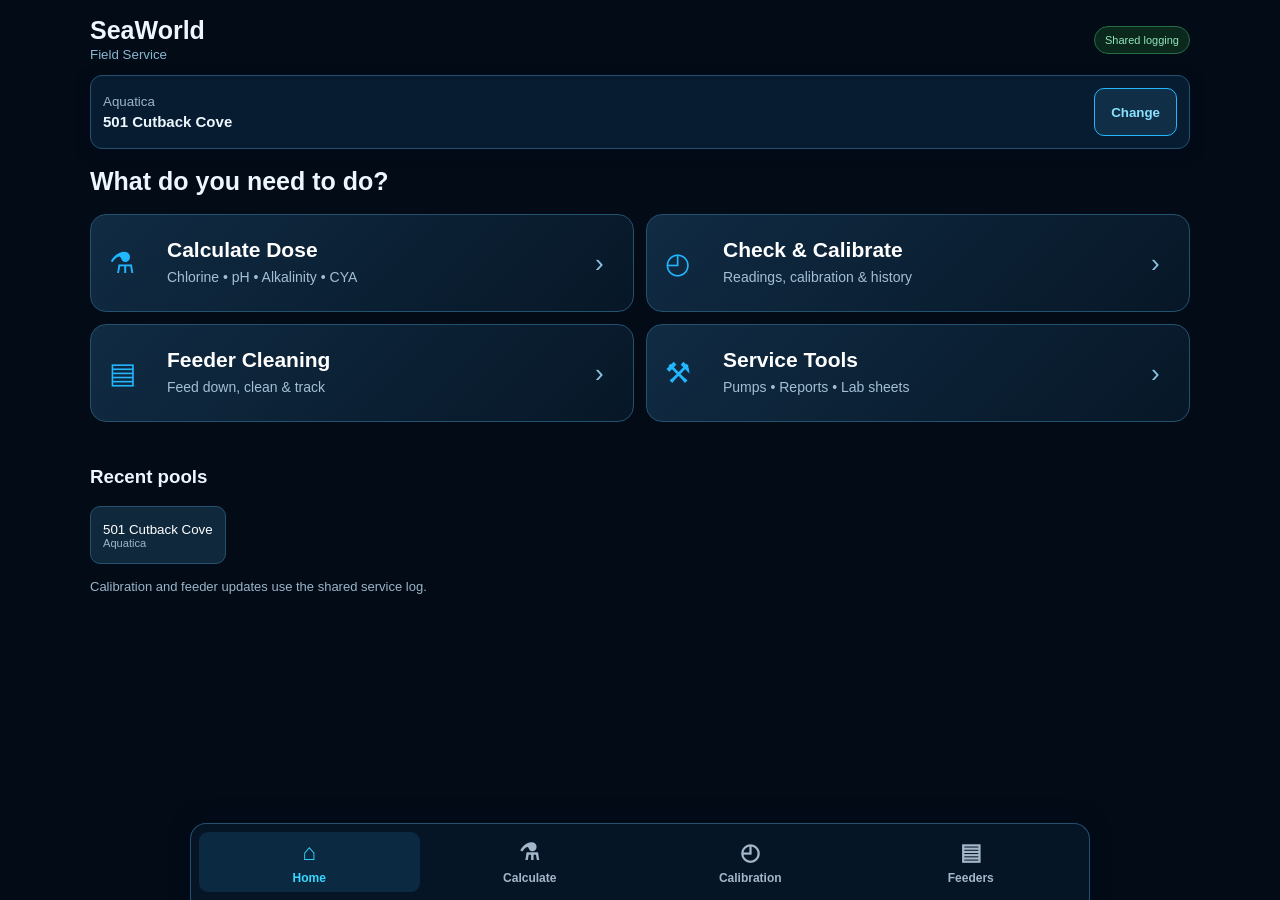
==== commit bb6b5a5e: "Enable shared Supabase logging and finish field service navigation" ====
--- a/index.html
+++ b/index.html
@@ -11,7 +11,7 @@
 <link href="manifest.webmanifest" rel="manifest"/>
 <link href="icon-192.png" rel="apple-touch-icon"/>
 <link href="icon-192.png" rel="icon"/>
-<title>SeaWorld Field Service TEST</title>
+<title>SeaWorld Field Service</title>
 <style>
 :root{--navy:#17365d;--blue:#d9eaf7;--green:#e2f0d9;--red:#fce4d6;--ink:#1f2937;--muted:#667085;--border:#cfd8e3;--white:#fff;--light:#f7fafc;--error:#b42318;--errorbg:#fef3f2}
 *{box-sizing:border-box}
@@ -3741,7 +3741,7 @@
 
   if('caches' in window){
     caches.keys().then(function(keys){
-      return Promise.all(keys.filter(function(key){return key.startsWith('seaworld-chemistry-console-field-service-test-') && key!=='seaworld-chemistry-console-field-service-test-v2';}).map(function(key){return caches.delete(key);}));
+      return Promise.all(keys.filter(function(key){return key.startsWith('seaworld-chemistry-console-field-service-test-') && key!=='seaworld-chemistry-console-field-service-test-v3';}).map(function(key){return caches.delete(key);}));
     }).then(function(){
       setText('versionUpdateStatus','Version 15.11 active • old caches cleared');
     }).catch(function(){
--- a/field-ui.css
+++ b/field-ui.css
@@ -4,3 +4,5 @@
 @media(max-width:600px){.task-button{min-height:94px;padding:16px}.task-button strong{font-size:20px}.task-page h2{font-size:24px}.grid{grid-template-columns:1fr!important}.pool-context strong{font-size:14px}}
 
 .version-panel,.footer{display:none!important}
+
+.test-status{color:#91e5bb;border-color:#266c47;background:#0b281d;font-size:11px;max-width:48%;text-align:right}.pool-context{box-shadow:0 4px 14px #020b18}.field-bottom{box-shadow:0 -4px 18px #020b18}
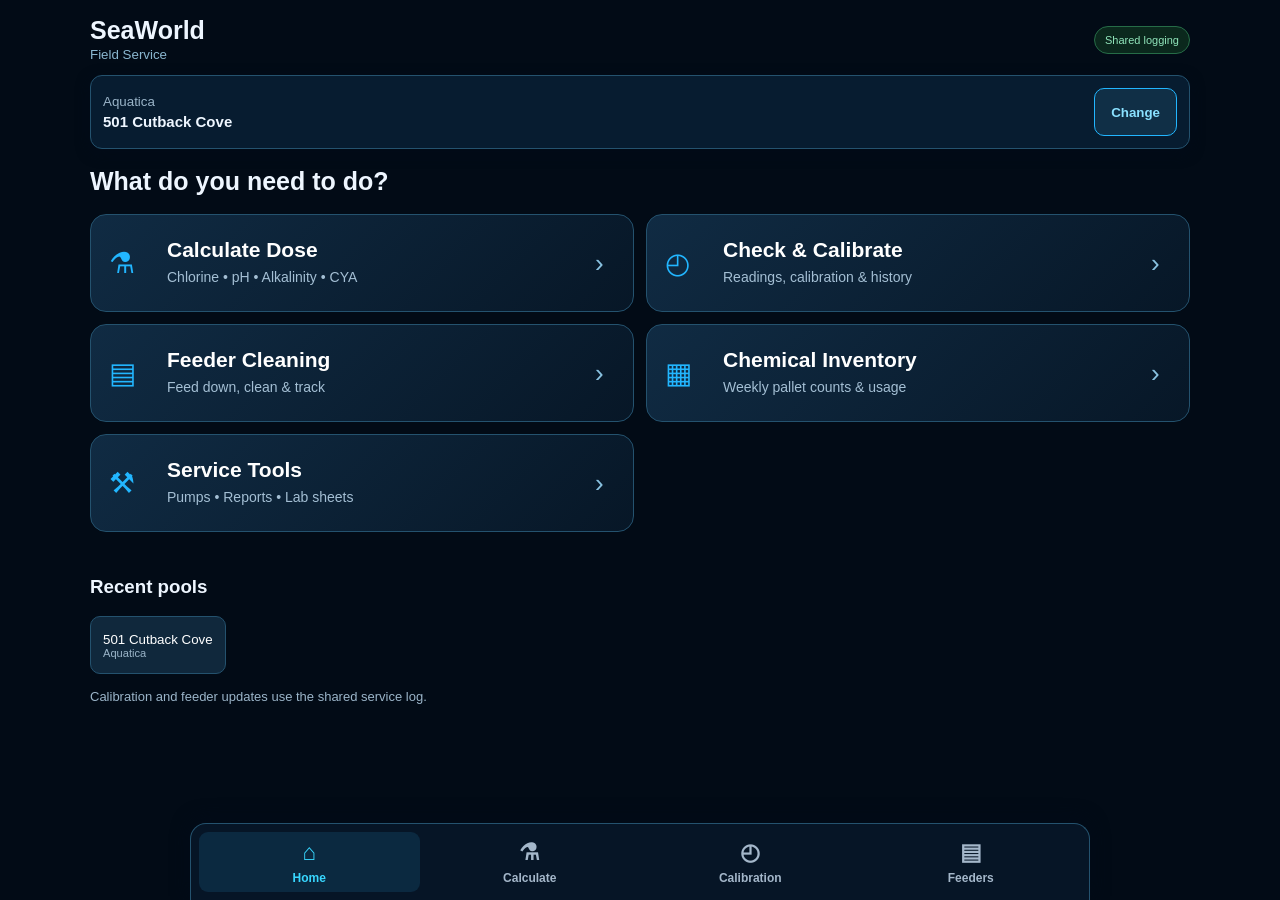
==== commit 461bdf06: "Scroll app content on navigation and retain the current offline cache" ====
--- a/index.html
+++ b/index.html
@@ -2682,7 +2682,7 @@
     if(panel)panel.classList.toggle('active',name===key);
   });
   try{localStorage.setItem('poolToolsTab',name);}catch(error){}
-  window.scrollTo({top:0,behavior:'smooth'});
+  document.querySelector('.wrap').scrollTo({top:0,behavior:'smooth'});
 };
 
 window.showUtility=function(name){
@@ -3596,7 +3596,7 @@
     byId('incidentStep'+i).classList.toggle('active',i===n);
     document.querySelector('[data-incident-step="'+i+'"]').classList.toggle('active',i===n);
   });
-  window.scrollTo({top:0,behavior:'smooth'});
+  document.querySelector('.wrap').scrollTo({top:0,behavior:'smooth'});
 }
 function selectIncidentChoice(containerId,value){
   document.querySelectorAll('#'+containerId+' button').forEach(function(btn){btn.classList.toggle('selected',btn.dataset.value===value);});
@@ -3741,7 +3741,7 @@
 
   if('caches' in window){
     caches.keys().then(function(keys){
-      return Promise.all(keys.filter(function(key){return key.startsWith('seaworld-chemistry-console-field-service-test-') && key!=='seaworld-chemistry-console-field-service-test-v3';}).map(function(key){return caches.delete(key);}));
+      return Promise.all(keys.filter(function(key){return key.startsWith('seaworld-chemistry-console-field-service-test-') && key!=='seaworld-chemistry-console-field-service-test-v12';}).map(function(key){return caches.delete(key);}));
     }).then(function(){
       setText('versionUpdateStatus','Version 15.11 active • old caches cleared');
     }).catch(function(){
--- a/field-ui.css
+++ b/field-ui.css
@@ -6,3 +6,9 @@
 .version-panel,.footer{display:none!important}
 
 .test-status{color:#91e5bb;border-color:#266c47;background:#0b281d;font-size:11px;max-width:48%;text-align:right}.pool-context{box-shadow:0 4px 14px #020b18}.field-bottom{box-shadow:0 -4px 18px #020b18}
+
+/* Keep navigation outside the scrolling content, including tall iOS iframes. */
+html{height:100%;overflow:hidden}
+body{height:100vh;height:100dvh;min-height:0;overflow:hidden;display:flex;flex-direction:column;padding-bottom:0}
+body>.wrap{flex:1 1 0;min-height:0;overflow-x:hidden;overflow-y:auto;-webkit-overflow-scrolling:touch;overscroll-behavior-y:contain;margin-top:0!important;margin-bottom:0;padding-bottom:16px}
+body>.field-bottom{position:relative;inset:auto;flex:0 0 auto;width:100%;max-width:900px;align-self:center;transform:none;padding-bottom:calc(8px + env(safe-area-inset-bottom,0px))}
